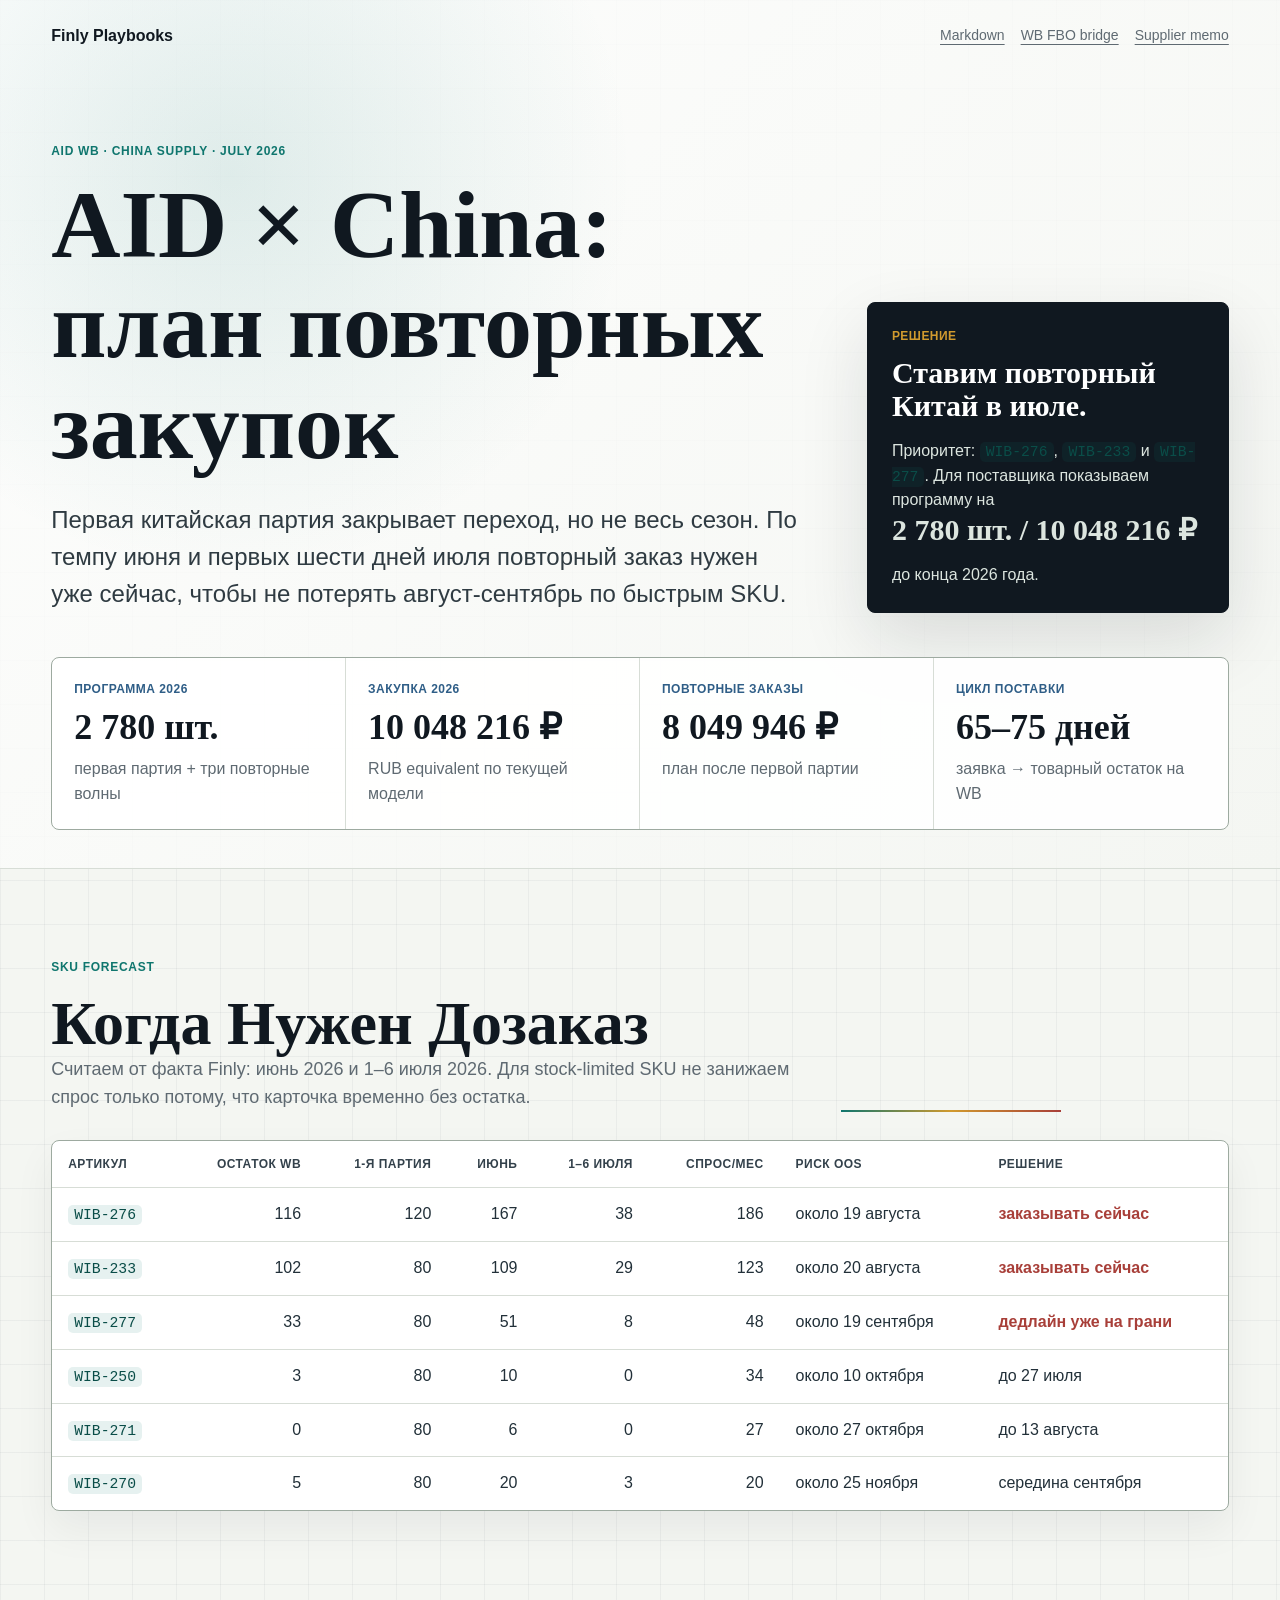
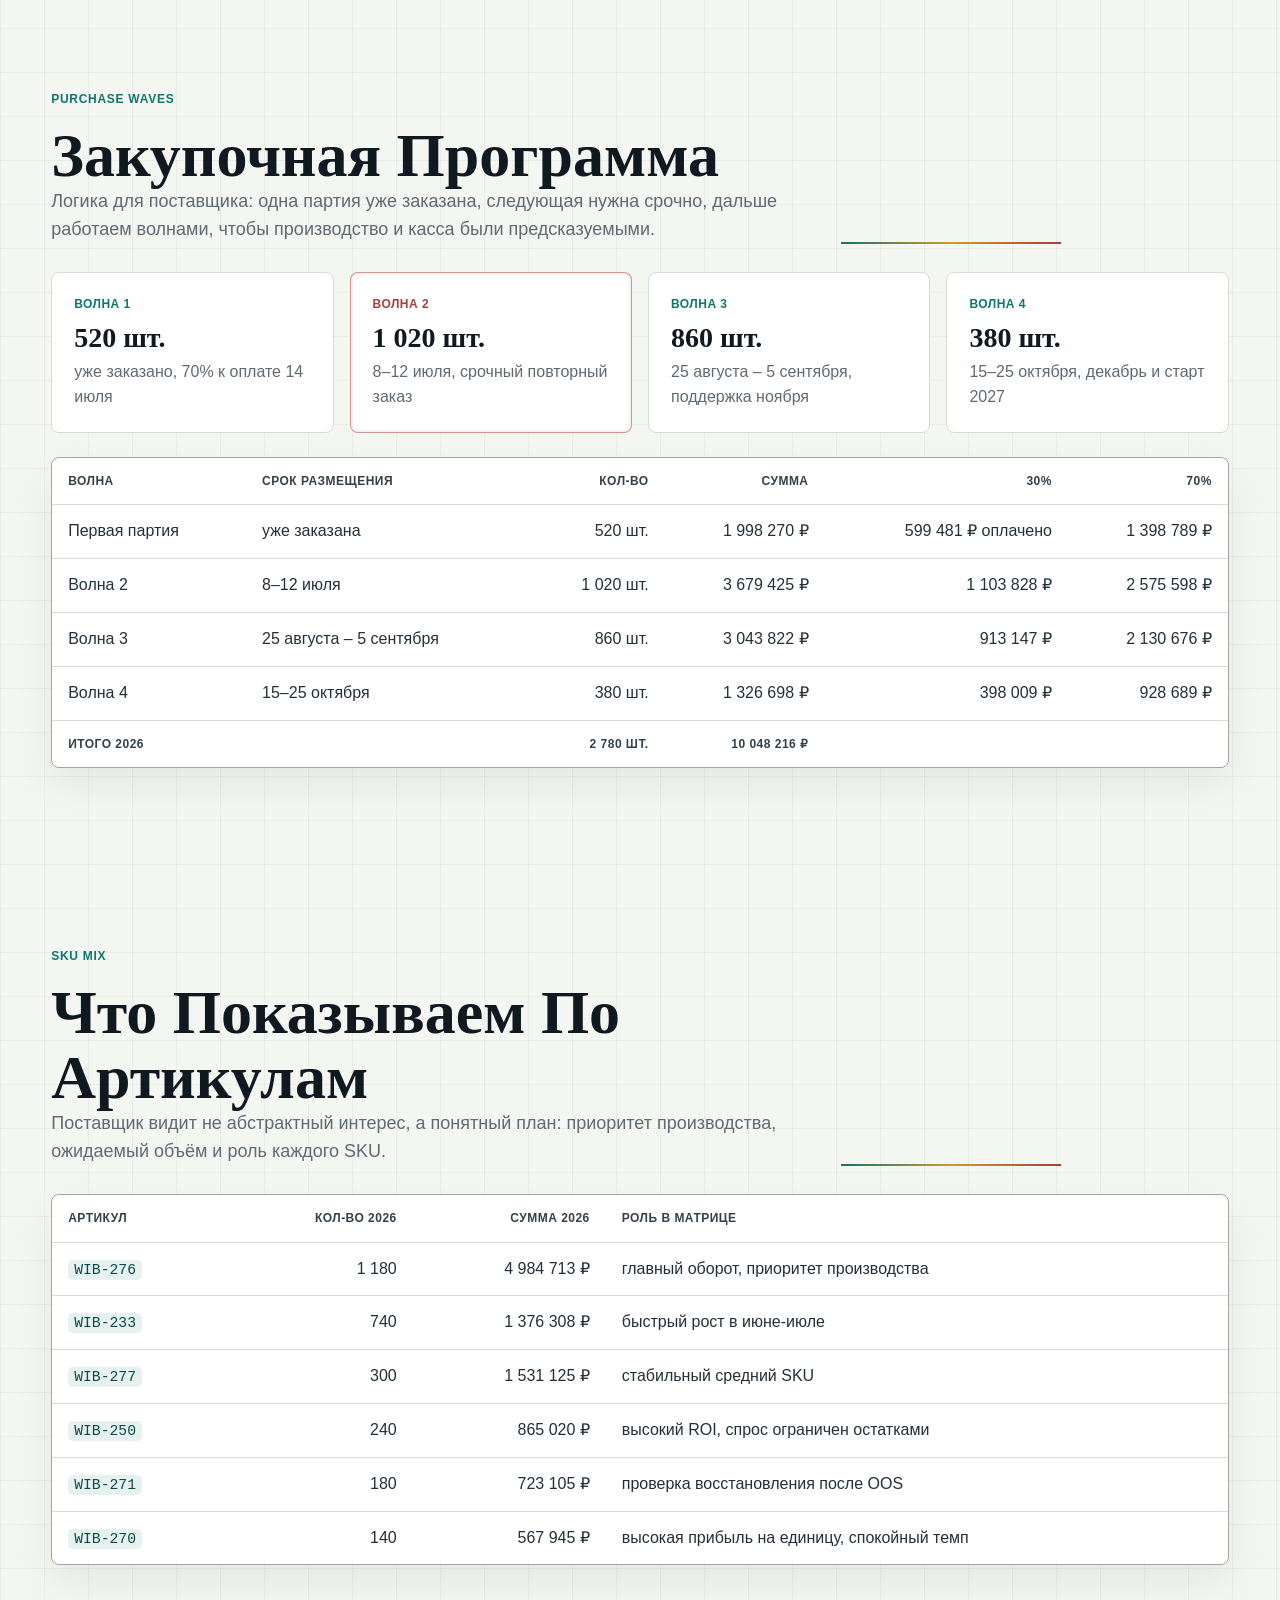
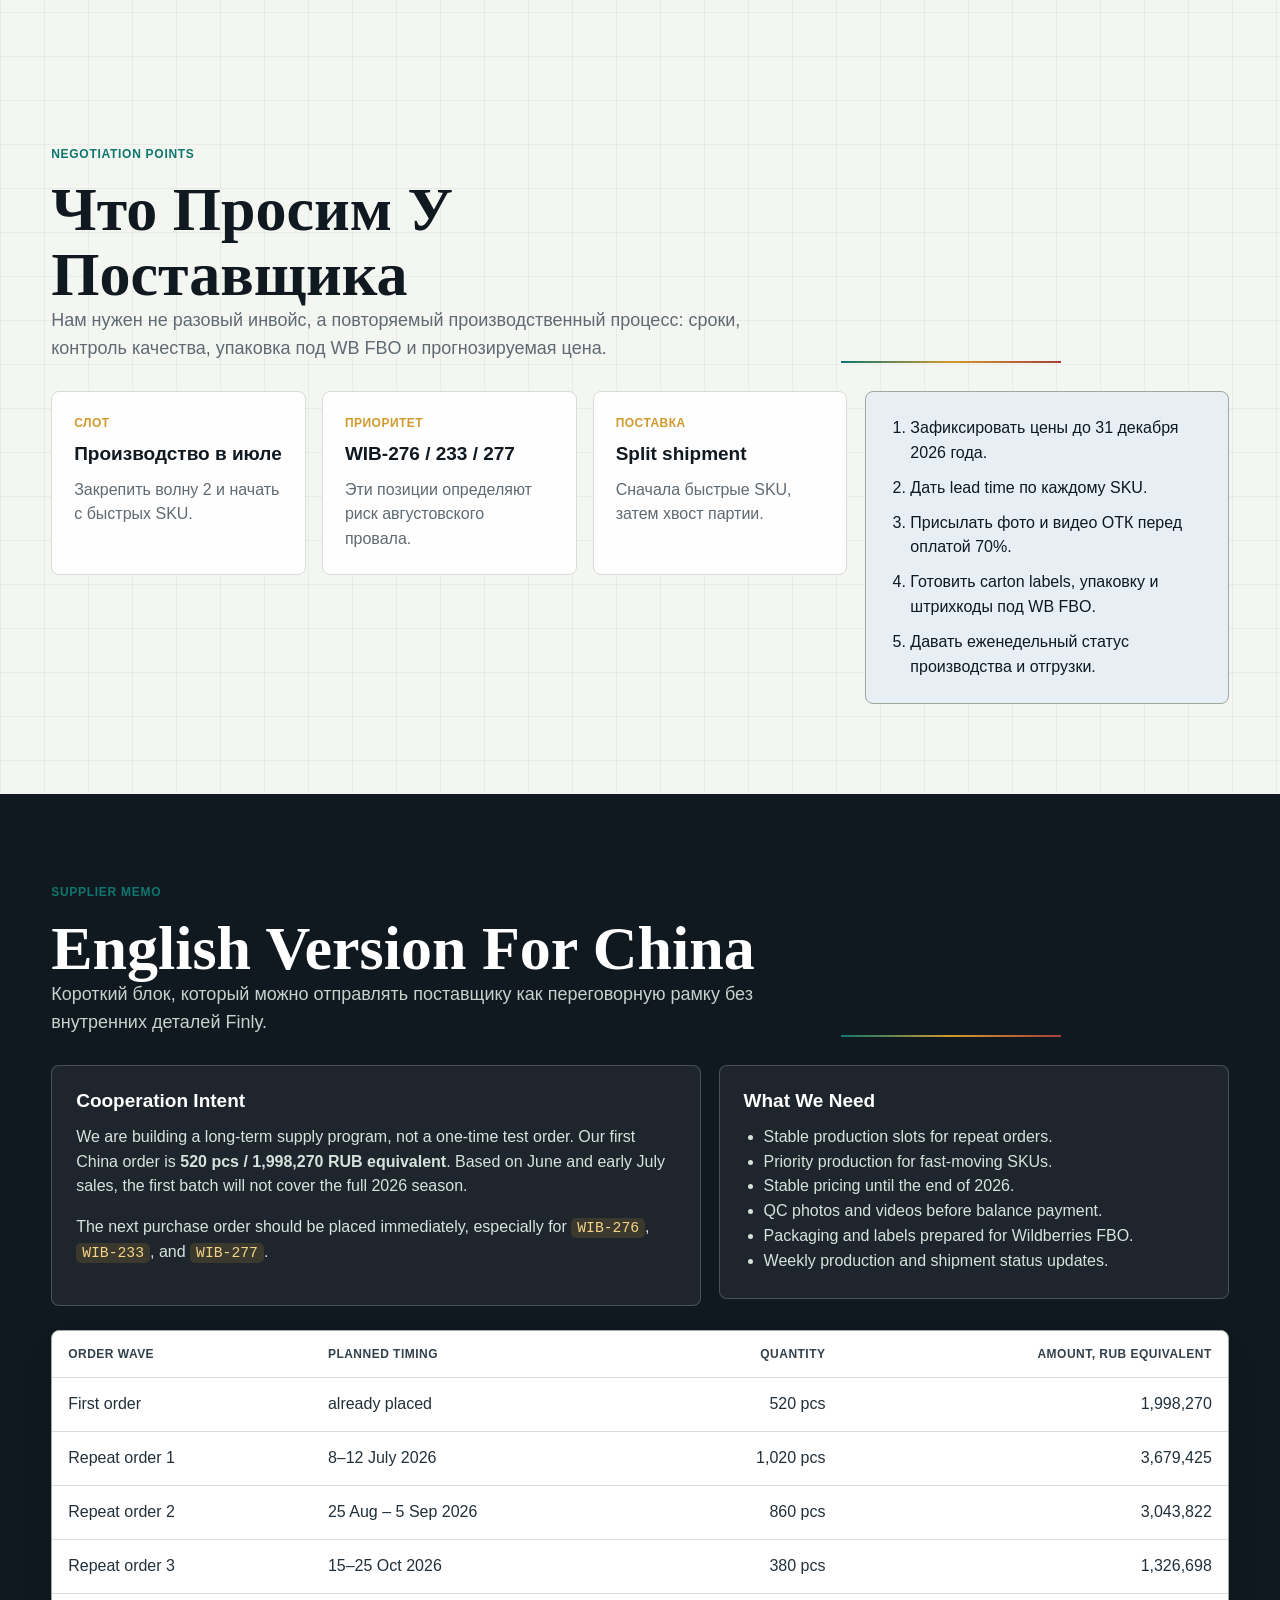
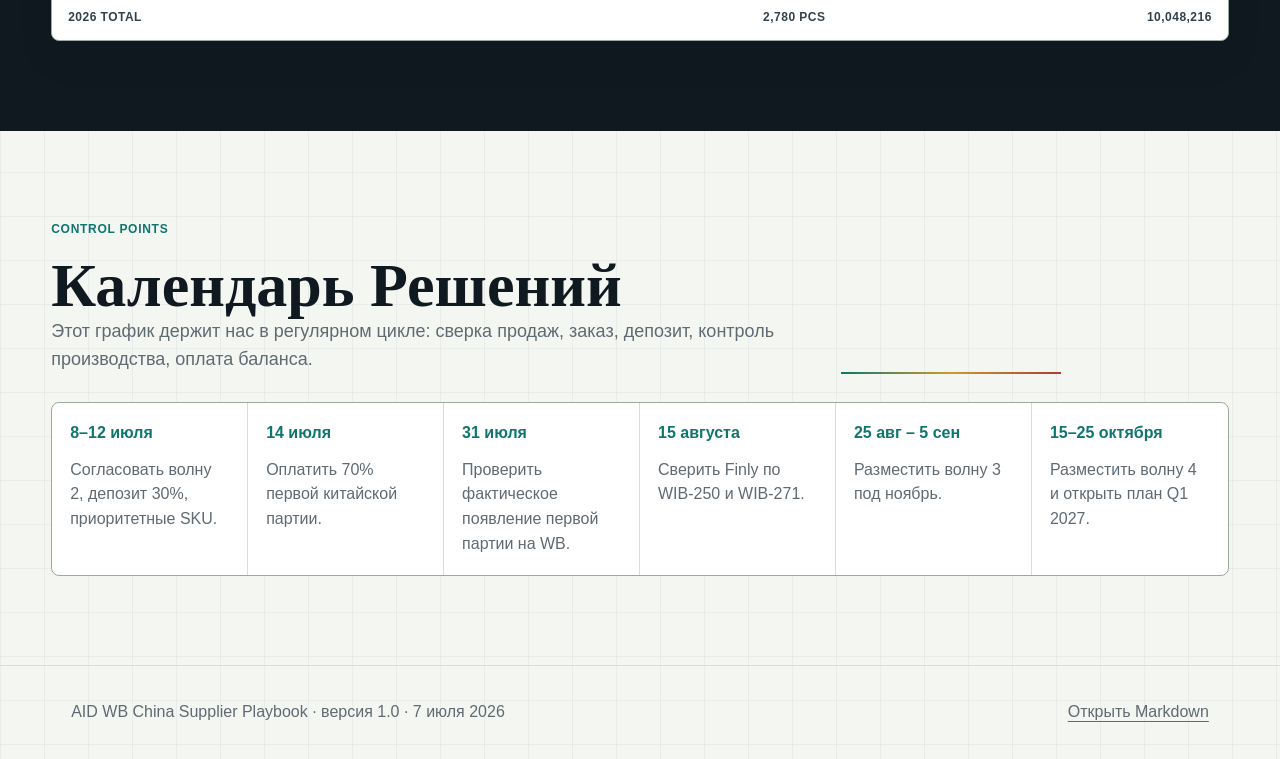
==== aid-wb-china-supplier-playbook.html @ 254b5cad "Add AID China supplier playbook" ====
<!doctype html>
<html lang="ru">
  <head>
    <meta charset="utf-8" />
    <meta name="viewport" content="width=device-width, initial-scale=1" />
    <meta
      name="description"
      content="AID WB China Supplier Playbook: прогноз дозаказов по китайским SKU, закупочные волны до конца 2026 года и supplier memo для переговоров."
    />
    <title>AID WB · China Supplier Playbook</title>
    <link rel="stylesheet" href="./assets/aid-supplier-playbook.css" />
  </head>
  <body>
    <header class="hero">
      <nav class="topbar" aria-label="Навигация">
        <a href="./" class="brand">Finly Playbooks</a>
        <div class="topbar__links">
          <a href="./aid-wb-china-supplier-playbook.md">Markdown</a>
          <a href="./wb-china-fbo-playbook.html">WB FBO bridge</a>
          <a href="#supplier-memo">Supplier memo</a>
        </div>
      </nav>

      <div class="hero__grid">
        <div>
          <p class="kicker">AID WB · China supply · July 2026</p>
          <h1>AID × China: план повторных закупок</h1>
          <p class="lead">
            Первая китайская партия закрывает переход, но не весь сезон. По
            темпу июня и первых шести дней июля повторный заказ нужен уже
            сейчас, чтобы не потерять август-сентябрь по быстрым SKU.
          </p>
        </div>

        <aside class="decision-panel" aria-label="Ключевой вывод">
          <span>Решение</span>
          <strong>Ставим повторный Китай в июле.</strong>
          <p>
            Приоритет: <code>WIB-276</code>, <code>WIB-233</code> и
            <code>WIB-277</code>. Для поставщика показываем программу на
            <strong>2 780 шт. / 10 048 216 ₽</strong> до конца 2026 года.
          </p>
        </aside>
      </div>

      <section class="metric-strip" aria-label="Ключевые показатели">
        <article>
          <span>Программа 2026</span>
          <strong>2 780 шт.</strong>
          <p>первая партия + три повторные волны</p>
        </article>
        <article>
          <span>Закупка 2026</span>
          <strong>10 048 216 ₽</strong>
          <p>RUB equivalent по текущей модели</p>
        </article>
        <article>
          <span>Повторные заказы</span>
          <strong>8 049 946 ₽</strong>
          <p>план после первой партии</p>
        </article>
        <article>
          <span>Цикл поставки</span>
          <strong>65–75 дней</strong>
          <p>заявка → товарный остаток на WB</p>
        </article>
      </section>
    </header>

    <main>
      <section class="section" id="forecast">
        <div class="section__heading">
          <div>
            <p class="kicker">SKU forecast</p>
            <h2>Когда Нужен Дозаказ</h2>
            <p>
              Считаем от факта Finly: июнь 2026 и 1–6 июля 2026. Для
              stock-limited SKU не занижаем спрос только потому, что карточка
              временно без остатка.
            </p>
          </div>
          <div class="divider"></div>
        </div>

        <div class="table-wrap">
          <table>
            <thead>
              <tr>
                <th>Артикул</th>
                <th class="num">Остаток WB</th>
                <th class="num">1-я партия</th>
                <th class="num">Июнь</th>
                <th class="num">1–6 июля</th>
                <th class="num">Спрос/мес</th>
                <th>Риск OOS</th>
                <th>Решение</th>
              </tr>
            </thead>
            <tbody>
              <tr>
                <td><code>WIB-276</code></td>
                <td class="num">116</td>
                <td class="num">120</td>
                <td class="num">167</td>
                <td class="num">38</td>
                <td class="num">186</td>
                <td>около 19 августа</td>
                <td class="urgent">заказывать сейчас</td>
              </tr>
              <tr>
                <td><code>WIB-233</code></td>
                <td class="num">102</td>
                <td class="num">80</td>
                <td class="num">109</td>
                <td class="num">29</td>
                <td class="num">123</td>
                <td>около 20 августа</td>
                <td class="urgent">заказывать сейчас</td>
              </tr>
              <tr>
                <td><code>WIB-277</code></td>
                <td class="num">33</td>
                <td class="num">80</td>
                <td class="num">51</td>
                <td class="num">8</td>
                <td class="num">48</td>
                <td>около 19 сентября</td>
                <td class="urgent">дедлайн уже на грани</td>
              </tr>
              <tr>
                <td><code>WIB-250</code></td>
                <td class="num">3</td>
                <td class="num">80</td>
                <td class="num">10</td>
                <td class="num">0</td>
                <td class="num">34</td>
                <td>около 10 октября</td>
                <td>до 27 июля</td>
              </tr>
              <tr>
                <td><code>WIB-271</code></td>
                <td class="num">0</td>
                <td class="num">80</td>
                <td class="num">6</td>
                <td class="num">0</td>
                <td class="num">27</td>
                <td>около 27 октября</td>
                <td>до 13 августа</td>
              </tr>
              <tr>
                <td><code>WIB-270</code></td>
                <td class="num">5</td>
                <td class="num">80</td>
                <td class="num">20</td>
                <td class="num">3</td>
                <td class="num">20</td>
                <td>около 25 ноября</td>
                <td>середина сентября</td>
              </tr>
            </tbody>
          </table>
        </div>
      </section>

      <section class="section" id="waves">
        <div class="section__heading">
          <div>
            <p class="kicker">Purchase waves</p>
            <h2>Закупочная Программа</h2>
            <p>
              Логика для поставщика: одна партия уже заказана, следующая нужна
              срочно, дальше работаем волнами, чтобы производство и касса были
              предсказуемыми.
            </p>
          </div>
          <div class="divider"></div>
        </div>

        <div class="wave-grid" aria-label="Закупочные волны">
          <article class="wave-card">
            <span>Волна 1</span>
            <strong>520 шт.</strong>
            <p>уже заказано, 70% к оплате 14 июля</p>
          </article>
          <article class="wave-card wave-card--hot">
            <span>Волна 2</span>
            <strong>1 020 шт.</strong>
            <p>8–12 июля, срочный повторный заказ</p>
          </article>
          <article class="wave-card">
            <span>Волна 3</span>
            <strong>860 шт.</strong>
            <p>25 августа – 5 сентября, поддержка ноября</p>
          </article>
          <article class="wave-card">
            <span>Волна 4</span>
            <strong>380 шт.</strong>
            <p>15–25 октября, декабрь и старт 2027</p>
          </article>
        </div>

        <div class="table-wrap">
          <table>
            <thead>
              <tr>
                <th>Волна</th>
                <th>Срок размещения</th>
                <th class="num">Кол-во</th>
                <th class="num">Сумма</th>
                <th class="num">30%</th>
                <th class="num">70%</th>
              </tr>
            </thead>
            <tbody>
              <tr>
                <td>Первая партия</td>
                <td>уже заказана</td>
                <td class="num">520 шт.</td>
                <td class="num">1 998 270 ₽</td>
                <td class="num">599 481 ₽ оплачено</td>
                <td class="num">1 398 789 ₽</td>
              </tr>
              <tr>
                <td>Волна 2</td>
                <td>8–12 июля</td>
                <td class="num">1 020 шт.</td>
                <td class="num">3 679 425 ₽</td>
                <td class="num">1 103 828 ₽</td>
                <td class="num">2 575 598 ₽</td>
              </tr>
              <tr>
                <td>Волна 3</td>
                <td>25 августа – 5 сентября</td>
                <td class="num">860 шт.</td>
                <td class="num">3 043 822 ₽</td>
                <td class="num">913 147 ₽</td>
                <td class="num">2 130 676 ₽</td>
              </tr>
              <tr>
                <td>Волна 4</td>
                <td>15–25 октября</td>
                <td class="num">380 шт.</td>
                <td class="num">1 326 698 ₽</td>
                <td class="num">398 009 ₽</td>
                <td class="num">928 689 ₽</td>
              </tr>
              <tr>
                <th>Итого 2026</th>
                <th></th>
                <th class="num">2 780 шт.</th>
                <th class="num">10 048 216 ₽</th>
                <th class="num"></th>
                <th class="num"></th>
              </tr>
            </tbody>
          </table>
        </div>
      </section>

      <section class="section" id="sku-plan">
        <div class="section__heading">
          <div>
            <p class="kicker">SKU mix</p>
            <h2>Что Показываем По Артикулам</h2>
            <p>
              Поставщик видит не абстрактный интерес, а понятный план:
              приоритет производства, ожидаемый объём и роль каждого SKU.
            </p>
          </div>
          <div class="divider"></div>
        </div>

        <div class="table-wrap">
          <table>
            <thead>
              <tr>
                <th>Артикул</th>
                <th class="num">Кол-во 2026</th>
                <th class="num">Сумма 2026</th>
                <th>Роль в матрице</th>
              </tr>
            </thead>
            <tbody>
              <tr>
                <td><code>WIB-276</code></td>
                <td class="num">1 180</td>
                <td class="num">4 984 713 ₽</td>
                <td>главный оборот, приоритет производства</td>
              </tr>
              <tr>
                <td><code>WIB-233</code></td>
                <td class="num">740</td>
                <td class="num">1 376 308 ₽</td>
                <td>быстрый рост в июне-июле</td>
              </tr>
              <tr>
                <td><code>WIB-277</code></td>
                <td class="num">300</td>
                <td class="num">1 531 125 ₽</td>
                <td>стабильный средний SKU</td>
              </tr>
              <tr>
                <td><code>WIB-250</code></td>
                <td class="num">240</td>
                <td class="num">865 020 ₽</td>
                <td>высокий ROI, спрос ограничен остатками</td>
              </tr>
              <tr>
                <td><code>WIB-271</code></td>
                <td class="num">180</td>
                <td class="num">723 105 ₽</td>
                <td>проверка восстановления после OOS</td>
              </tr>
              <tr>
                <td><code>WIB-270</code></td>
                <td class="num">140</td>
                <td class="num">567 945 ₽</td>
                <td>высокая прибыль на единицу, спокойный темп</td>
              </tr>
            </tbody>
          </table>
        </div>
      </section>

      <section class="section" id="terms">
        <div class="section__heading">
          <div>
            <p class="kicker">Negotiation points</p>
            <h2>Что Просим У Поставщика</h2>
            <p>
              Нам нужен не разовый инвойс, а повторяемый производственный
              процесс: сроки, контроль качества, упаковка под WB FBO и
              прогнозируемая цена.
            </p>
          </div>
          <div class="divider"></div>
        </div>

        <div class="split">
          <div class="ask-grid">
            <article>
              <span>Слот</span>
              <h3>Производство в июле</h3>
              <p>Закрепить волну 2 и начать с быстрых SKU.</p>
            </article>
            <article>
              <span>Приоритет</span>
              <h3>WIB-276 / 233 / 277</h3>
              <p>Эти позиции определяют риск августовского провала.</p>
            </article>
            <article>
              <span>Поставка</span>
              <h3>Split shipment</h3>
              <p>Сначала быстрые SKU, затем хвост партии.</p>
            </article>
          </div>

          <aside class="terms-panel">
            <ol>
              <li>Зафиксировать цены до 31 декабря 2026 года.</li>
              <li>Дать lead time по каждому SKU.</li>
              <li>Присылать фото и видео ОТК перед оплатой 70%.</li>
              <li>Готовить carton labels, упаковку и штрихкоды под WB FBO.</li>
              <li>Давать еженедельный статус производства и отгрузки.</li>
            </ol>
          </aside>
        </div>
      </section>

      <section class="section section--ink" id="supplier-memo">
        <div class="section__heading">
          <div>
            <p class="kicker">Supplier memo</p>
            <h2>English Version For China</h2>
            <p>
              Короткий блок, который можно отправлять поставщику как
              переговорную рамку без внутренних деталей Finly.
            </p>
          </div>
          <div class="divider"></div>
        </div>

        <div class="english-memo">
          <article class="english-card">
            <h3>Cooperation Intent</h3>
            <p>
              We are building a long-term supply program, not a one-time test
              order. Our first China order is <strong>520 pcs / 1,998,270 RUB
              equivalent</strong>. Based on June and early July sales, the first
              batch will not cover the full 2026 season.
            </p>
            <p>
              The next purchase order should be placed immediately, especially
              for <code>WIB-276</code>, <code>WIB-233</code>, and
              <code>WIB-277</code>.
            </p>
          </article>

          <article class="english-card">
            <h3>What We Need</h3>
            <ul>
              <li>Stable production slots for repeat orders.</li>
              <li>Priority production for fast-moving SKUs.</li>
              <li>Stable pricing until the end of 2026.</li>
              <li>QC photos and videos before balance payment.</li>
              <li>Packaging and labels prepared for Wildberries FBO.</li>
              <li>Weekly production and shipment status updates.</li>
            </ul>
          </article>
        </div>

        <div class="table-wrap">
          <table>
            <thead>
              <tr>
                <th>Order wave</th>
                <th>Planned timing</th>
                <th class="num">Quantity</th>
                <th class="num">Amount, RUB equivalent</th>
              </tr>
            </thead>
            <tbody>
              <tr>
                <td>First order</td>
                <td>already placed</td>
                <td class="num">520 pcs</td>
                <td class="num">1,998,270</td>
              </tr>
              <tr>
                <td>Repeat order 1</td>
                <td>8–12 July 2026</td>
                <td class="num">1,020 pcs</td>
                <td class="num">3,679,425</td>
              </tr>
              <tr>
                <td>Repeat order 2</td>
                <td>25 Aug – 5 Sep 2026</td>
                <td class="num">860 pcs</td>
                <td class="num">3,043,822</td>
              </tr>
              <tr>
                <td>Repeat order 3</td>
                <td>15–25 Oct 2026</td>
                <td class="num">380 pcs</td>
                <td class="num">1,326,698</td>
              </tr>
              <tr>
                <th>2026 total</th>
                <th></th>
                <th class="num">2,780 pcs</th>
                <th class="num">10,048,216</th>
              </tr>
            </tbody>
          </table>
        </div>
      </section>

      <section class="section" id="control">
        <div class="section__heading">
          <div>
            <p class="kicker">Control points</p>
            <h2>Календарь Решений</h2>
            <p>
              Этот график держит нас в регулярном цикле: сверка продаж,
              заказ, депозит, контроль производства, оплата баланса.
            </p>
          </div>
          <div class="divider"></div>
        </div>

        <div class="timeline" aria-label="Контрольные точки">
          <article>
            <time datetime="2026-07-08">8–12 июля</time>
            <p>Согласовать волну 2, депозит 30%, приоритетные SKU.</p>
          </article>
          <article>
            <time datetime="2026-07-14">14 июля</time>
            <p>Оплатить 70% первой китайской партии.</p>
          </article>
          <article>
            <time datetime="2026-07-31">31 июля</time>
            <p>Проверить фактическое появление первой партии на WB.</p>
          </article>
          <article>
            <time datetime="2026-08-15">15 августа</time>
            <p>Сверить Finly по WIB-250 и WIB-271.</p>
          </article>
          <article>
            <time datetime="2026-08-25">25 авг – 5 сен</time>
            <p>Разместить волну 3 под ноябрь.</p>
          </article>
          <article>
            <time datetime="2026-10-15">15–25 октября</time>
            <p>Разместить волну 4 и открыть план Q1 2027.</p>
          </article>
        </div>
      </section>
    </main>

    <footer class="footer">
      <div class="page-shell">
        <span>AID WB China Supplier Playbook · версия 1.0 · 7 июля 2026</span>
        <a href="./aid-wb-china-supplier-playbook.md">Открыть Markdown</a>
      </div>
    </footer>
  </body>
</html>
---- assets/aid-supplier-playbook.css ----
:root {
  --paper: #f4f6f2;
  --paper-strong: #ffffff;
  --ink: #101820;
  --muted: #5f6a72;
  --line: #d7ddd6;
  --line-strong: #9daaa0;
  --green: #0f766e;
  --green-dark: #0a4d48;
  --red: #a83f39;
  --gold: #d19a2e;
  --blue: #2f5e87;
  --soft-blue: #e7eef4;
  --shadow: 0 28px 70px rgba(16, 24, 32, 0.12);
}

* {
  box-sizing: border-box;
}

html {
  scroll-behavior: smooth;
}

body {
  margin: 0;
  background:
    linear-gradient(90deg, rgba(16, 24, 32, 0.045) 1px, transparent 1px),
    linear-gradient(180deg, rgba(16, 24, 32, 0.045) 1px, transparent 1px),
    var(--paper);
  background-size: 44px 44px;
  color: var(--ink);
  font-family:
    Aptos,
    "Segoe UI",
    sans-serif;
  font-size: 16px;
  line-height: 1.55;
}

a {
  color: inherit;
  text-decoration-thickness: 1px;
  text-underline-offset: 4px;
}

code {
  padding: 2px 6px;
  border-radius: 5px;
  background: rgba(15, 118, 110, 0.1);
  color: var(--green-dark);
  font-family:
    "Cascadia Mono",
    "SFMono-Regular",
    Consolas,
    monospace;
  font-size: 0.92em;
}

h1,
h2,
h3,
p {
  margin-top: 0;
}

h1,
h2 {
  font-family: Georgia, "Times New Roman", serif;
  font-weight: 700;
  letter-spacing: 0;
  line-height: 1.05;
}

h1 {
  max-width: 980px;
  margin-bottom: 24px;
  font-size: clamp(44px, 8vw, 96px);
}

h2 {
  margin-bottom: 0;
  font-size: clamp(34px, 5vw, 62px);
}

h3 {
  margin-bottom: 12px;
  font-size: 19px;
  line-height: 1.2;
}

.page-shell {
  width: min(1180px, calc(100% - 40px));
  margin: 0 auto;
}

.hero,
.section,
.footer {
  padding-inline: clamp(20px, 4vw, 56px);
}

.hero {
  min-height: 88vh;
  display: flex;
  flex-direction: column;
  border-bottom: 1px solid var(--line);
  background:
    radial-gradient(circle at 18% 20%, rgba(15, 118, 110, 0.12), transparent 32%),
    linear-gradient(135deg, rgba(255, 255, 255, 0.86), rgba(244, 246, 242, 0.72));
}

.topbar {
  min-height: 72px;
  display: flex;
  align-items: center;
  justify-content: space-between;
  gap: 24px;
}

.brand {
  font-weight: 800;
  text-decoration: none;
}

.topbar__links {
  display: flex;
  align-items: center;
  flex-wrap: wrap;
  justify-content: flex-end;
  gap: 16px;
  color: var(--muted);
  font-size: 14px;
}

.hero__grid {
  width: min(1180px, 100%);
  margin: auto;
  display: grid;
  grid-template-columns: minmax(0, 1.35fr) minmax(280px, 0.65fr);
  gap: clamp(28px, 5vw, 72px);
  align-items: end;
  padding-block: 70px 44px;
}

.kicker {
  margin: 0 0 14px;
  color: var(--green);
  font-size: 12px;
  font-weight: 800;
  letter-spacing: 0.06em;
  text-transform: uppercase;
}

.lead {
  max-width: 780px;
  margin-bottom: 0;
  color: #2f3b42;
  font-size: clamp(18px, 2vw, 24px);
}

.decision-panel {
  border: 1px solid var(--ink);
  border-radius: 8px;
  background: var(--ink);
  color: var(--paper-strong);
  padding: 24px;
  box-shadow: var(--shadow);
}

.decision-panel span,
.metric-strip span,
.wave-card span,
.ask-grid span {
  display: block;
  margin-bottom: 10px;
  color: var(--gold);
  font-size: 12px;
  font-weight: 800;
  letter-spacing: 0.04em;
  text-transform: uppercase;
}

.decision-panel strong {
  display: block;
  margin-bottom: 16px;
  font-family: Georgia, "Times New Roman", serif;
  font-size: 30px;
  line-height: 1.12;
}

.decision-panel p {
  margin-bottom: 0;
  color: #dce5df;
}

.metric-strip {
  width: min(1180px, 100%);
  margin: 0 auto 38px;
  display: grid;
  grid-template-columns: repeat(4, minmax(0, 1fr));
  overflow: hidden;
  border: 1px solid var(--line-strong);
  border-radius: 8px;
  background: rgba(255, 255, 255, 0.94);
}

.metric-strip article {
  min-height: 146px;
  padding: 22px;
  border-right: 1px solid var(--line);
}

.metric-strip article:last-child {
  border-right: 0;
}

.metric-strip span {
  color: var(--blue);
}

.metric-strip strong {
  display: block;
  margin-bottom: 10px;
  font-family: Georgia, "Times New Roman", serif;
  font-size: clamp(26px, 3vw, 36px);
  line-height: 1.08;
}

.metric-strip p {
  margin-bottom: 0;
  color: var(--muted);
}

.section {
  padding-block: clamp(56px, 7vw, 92px);
}

.section--ink {
  background: var(--ink);
  color: var(--paper-strong);
}

.section--ink code {
  background: rgba(209, 154, 46, 0.16);
  color: #f4d486;
}

.section__heading {
  width: min(1180px, 100%);
  margin: 0 auto 28px;
  display: grid;
  grid-template-columns: minmax(0, 0.82fr) minmax(220px, 0.18fr);
  gap: 28px;
  align-items: end;
}

.section__heading p:last-child {
  margin-bottom: 0;
  color: var(--muted);
  font-size: 18px;
}

.section--ink .section__heading p:last-child {
  color: #c8d1cc;
}

.divider {
  height: 2px;
  background: linear-gradient(90deg, var(--green), var(--gold), var(--red));
}

.memo-grid,
.ask-grid {
  width: min(1180px, 100%);
  margin: 0 auto;
  display: grid;
  grid-template-columns: repeat(3, minmax(0, 1fr));
  gap: 16px;
}

.memo-grid article,
.ask-grid article,
.wave-card {
  border: 1px solid var(--line);
  border-radius: 8px;
  background: rgba(255, 255, 255, 0.94);
  padding: 22px;
}

.memo-grid p,
.ask-grid p,
.wave-card p {
  margin-bottom: 0;
  color: var(--muted);
}

.table-wrap {
  width: min(1180px, 100%);
  margin: 24px auto 0;
  overflow-x: auto;
  border: 1px solid var(--line-strong);
  border-radius: 8px;
  background: var(--paper-strong);
  box-shadow: 0 18px 42px rgba(16, 24, 32, 0.06);
}

table {
  width: 100%;
  min-width: 760px;
  border-collapse: collapse;
}

th,
td {
  padding: 14px 16px;
  border-bottom: 1px solid var(--line);
  text-align: left;
  vertical-align: top;
}

th {
  color: #33414b;
  font-size: 12px;
  font-weight: 800;
  letter-spacing: 0.04em;
  text-transform: uppercase;
}

td {
  color: #223039;
}

tbody tr:last-child th,
tbody tr:last-child td {
  border-bottom: 0;
}

.num {
  text-align: right;
  white-space: nowrap;
}

.urgent {
  color: var(--red);
  font-weight: 800;
}

.stable {
  color: var(--green);
  font-weight: 800;
}

.wave-grid {
  width: min(1180px, 100%);
  margin: 0 auto;
  display: grid;
  grid-template-columns: repeat(4, minmax(0, 1fr));
  gap: 16px;
}

.wave-card strong {
  display: block;
  margin-bottom: 6px;
  font-family: Georgia, "Times New Roman", serif;
  font-size: 28px;
  line-height: 1.1;
}

.wave-card span {
  color: var(--green);
}

.wave-card--hot {
  border-color: rgba(168, 63, 57, 0.55);
  box-shadow: inset 0 0 0 2px rgba(168, 63, 57, 0.08);
}

.wave-card--hot span {
  color: var(--red);
}

.split {
  width: min(1180px, 100%);
  margin: 0 auto;
  display: grid;
  grid-template-columns: minmax(0, 0.92fr) minmax(280px, 0.42fr);
  gap: 18px;
  align-items: start;
}

.terms-panel {
  border: 1px solid var(--line-strong);
  border-radius: 8px;
  background: var(--soft-blue);
  padding: 24px;
}

.terms-panel ol {
  margin: 0;
  padding-left: 20px;
}

.terms-panel li + li {
  margin-top: 10px;
}

.english-memo {
  width: min(1180px, 100%);
  margin: 0 auto;
  display: grid;
  grid-template-columns: minmax(0, 0.56fr) minmax(0, 0.44fr);
  gap: 18px;
  align-items: start;
}

.english-card {
  border: 1px solid rgba(255, 255, 255, 0.2);
  border-radius: 8px;
  background: rgba(255, 255, 255, 0.06);
  padding: 24px;
}

.english-card p,
.english-card li {
  color: #d8e2dc;
}

.english-card ul {
  margin: 0;
  padding-left: 20px;
}

.timeline {
  width: min(1180px, 100%);
  margin: 0 auto;
  display: grid;
  grid-template-columns: repeat(6, minmax(0, 1fr));
  border: 1px solid var(--line-strong);
  border-radius: 8px;
  overflow: hidden;
  background: var(--paper-strong);
}

.timeline article {
  min-height: 150px;
  padding: 18px;
  border-right: 1px solid var(--line);
}

.timeline article:last-child {
  border-right: 0;
}

.timeline time {
  display: block;
  margin-bottom: 12px;
  color: var(--green);
  font-weight: 800;
}

.timeline p {
  margin-bottom: 0;
  color: var(--muted);
}

.footer {
  padding-block: 34px;
  border-top: 1px solid var(--line);
  color: var(--muted);
}

.footer .page-shell {
  display: flex;
  justify-content: space-between;
  gap: 20px;
  flex-wrap: wrap;
}

@media (max-width: 960px) {
  .hero__grid,
  .section__heading,
  .split,
  .english-memo {
    grid-template-columns: 1fr;
  }

  .metric-strip,
  .wave-grid,
  .timeline {
    grid-template-columns: repeat(2, minmax(0, 1fr));
  }

  .memo-grid,
  .ask-grid {
    grid-template-columns: 1fr;
  }
}

@media (max-width: 640px) {
  body {
    font-size: 15px;
  }

  .page-shell {
    width: min(100% - 28px, 1180px);
  }

  .topbar {
    align-items: flex-start;
    flex-direction: column;
    padding-block: 18px;
  }

  .topbar__links {
    justify-content: flex-start;
  }

  .hero {
    min-height: auto;
  }

  .hero__grid {
    padding-block: 46px 28px;
  }

  .metric-strip,
  .wave-grid,
  .timeline {
    grid-template-columns: 1fr;
  }

  .metric-strip article,
  .timeline article {
    border-right: 0;
    border-bottom: 1px solid var(--line);
  }

  .metric-strip article:last-child,
  .timeline article:last-child {
    border-bottom: 0;
  }
}
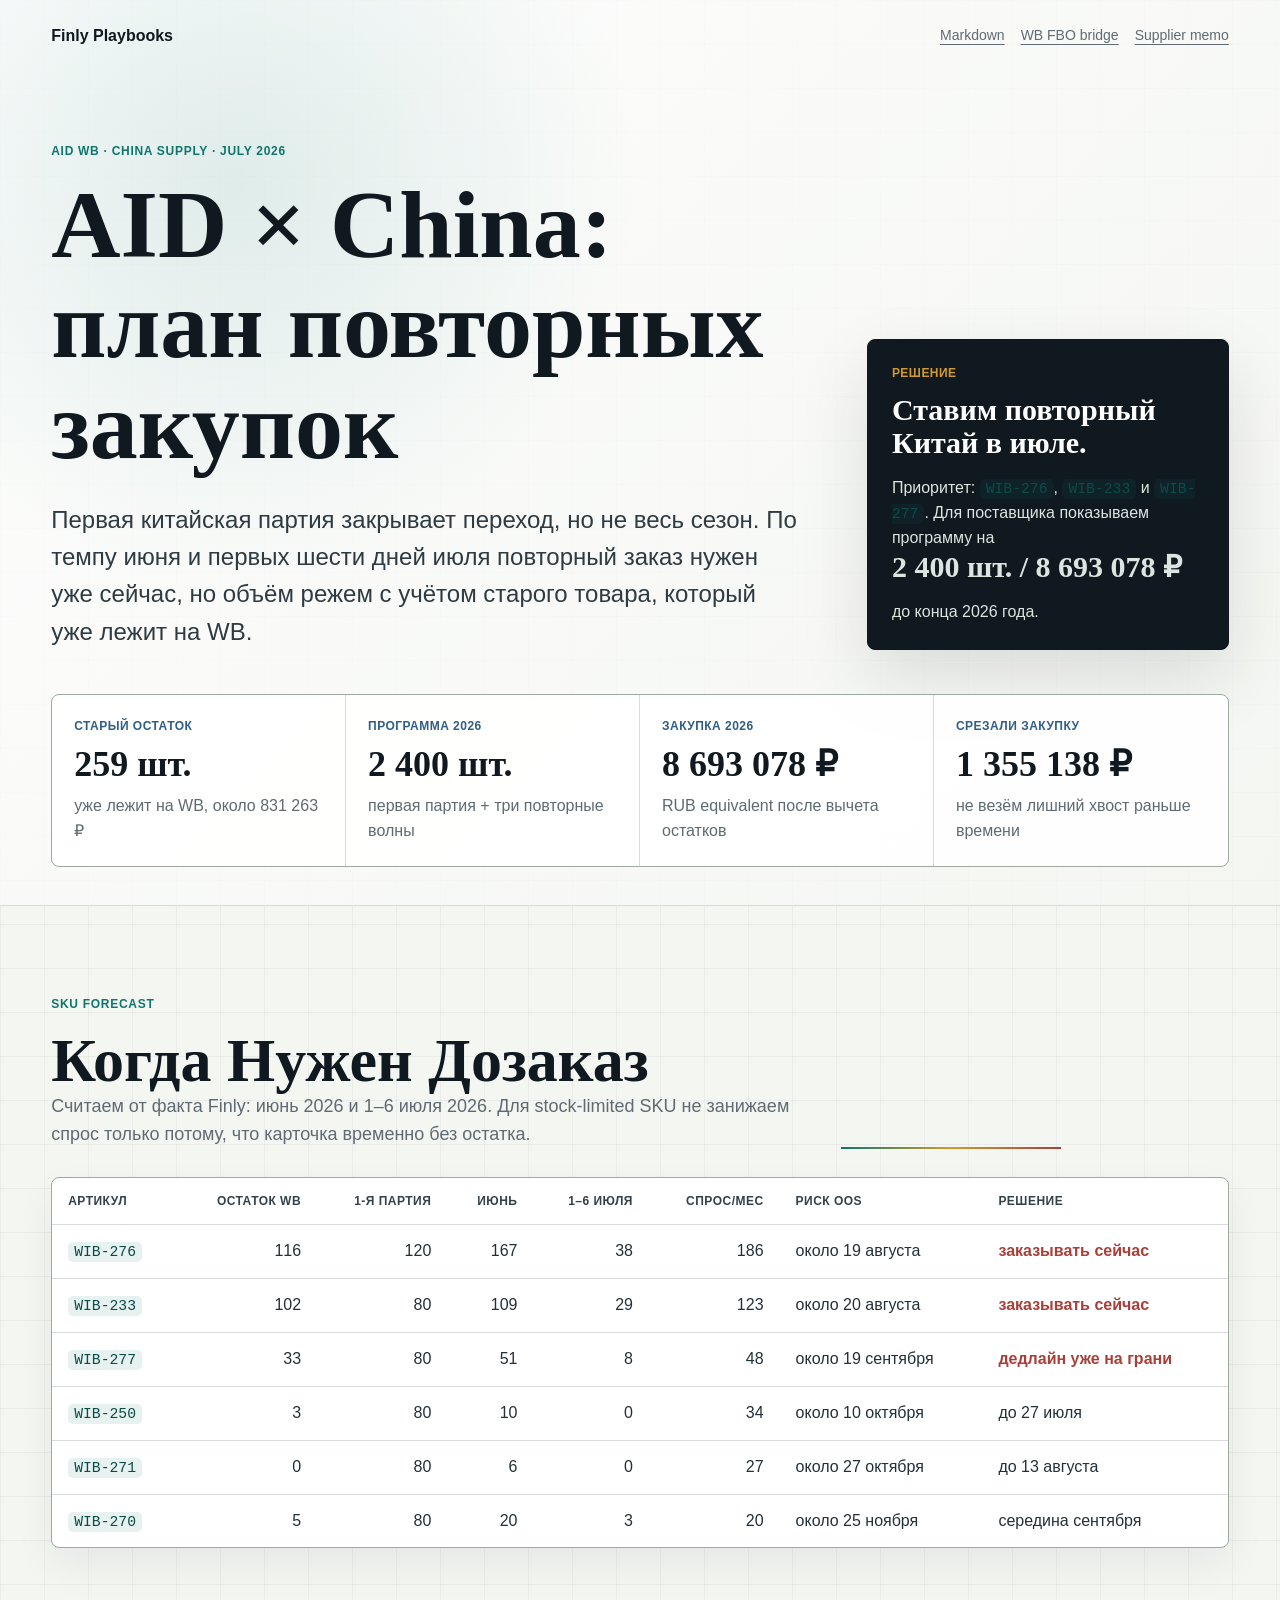
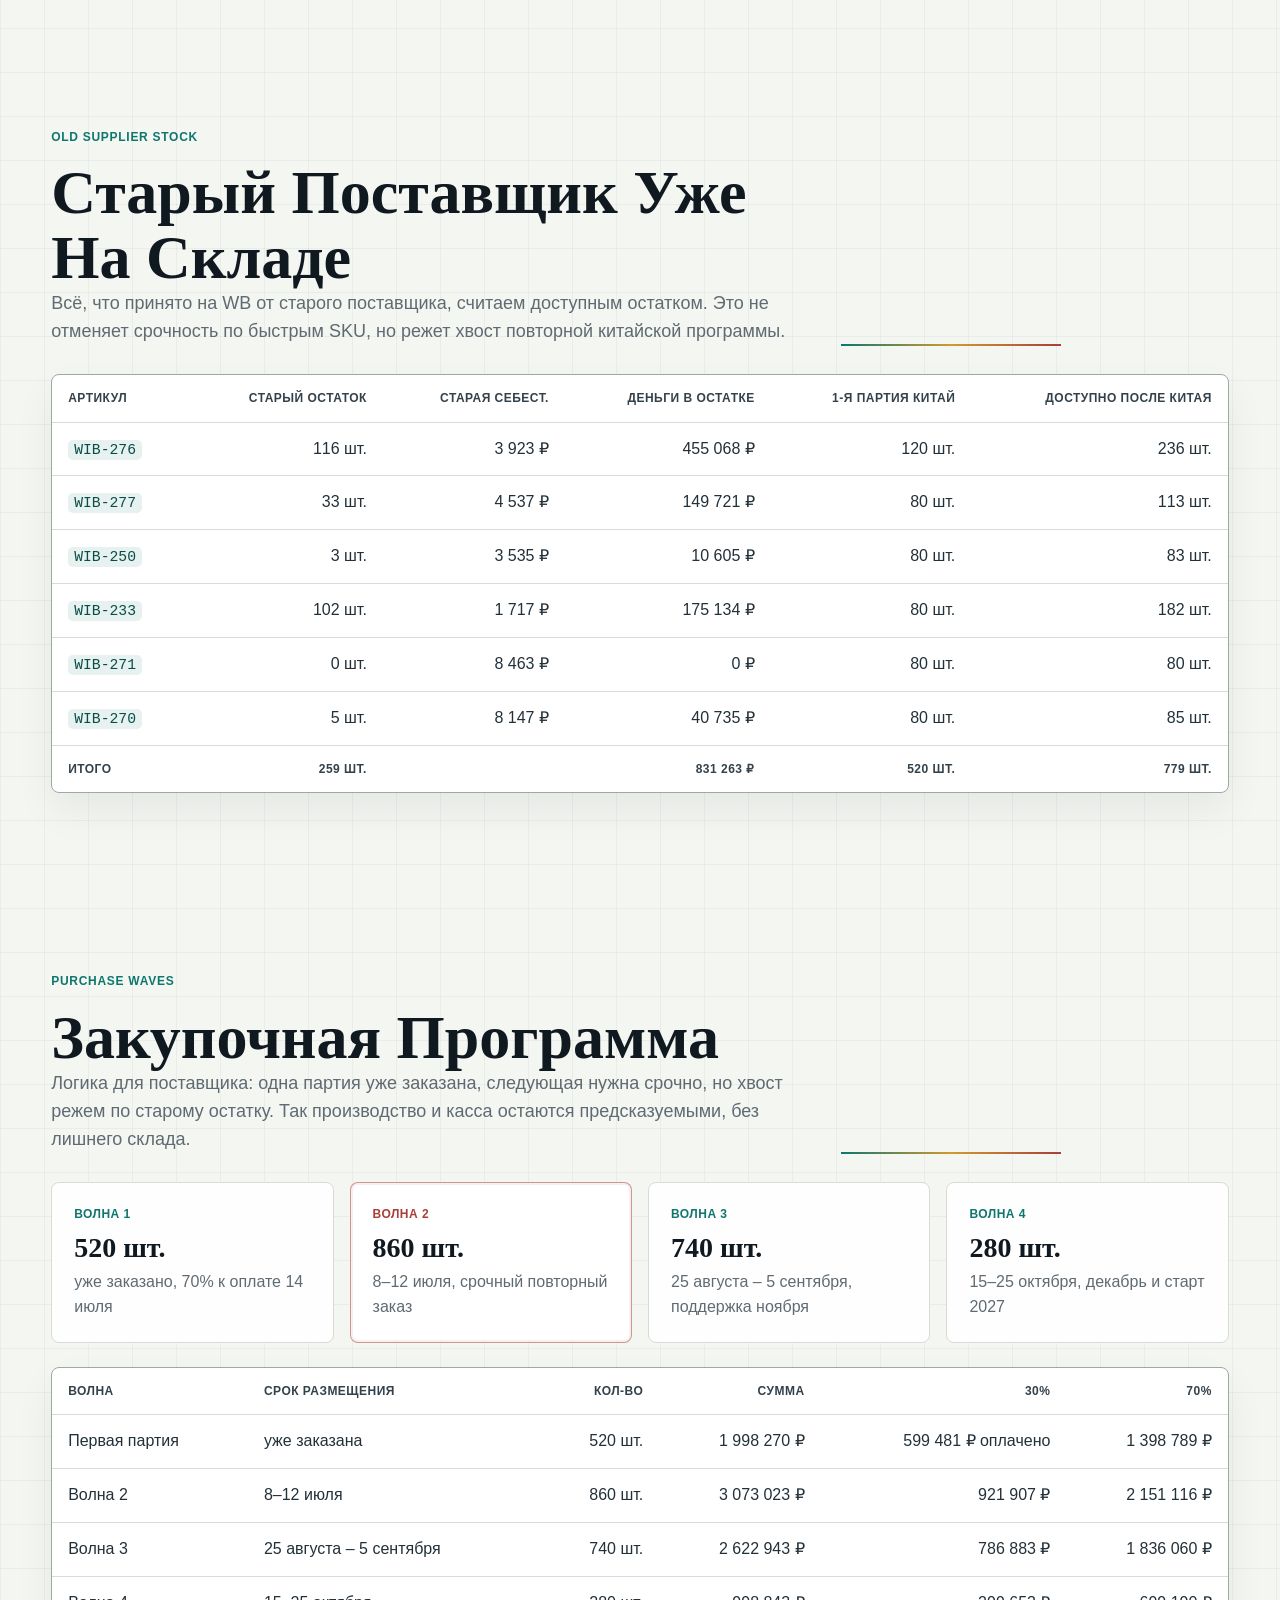
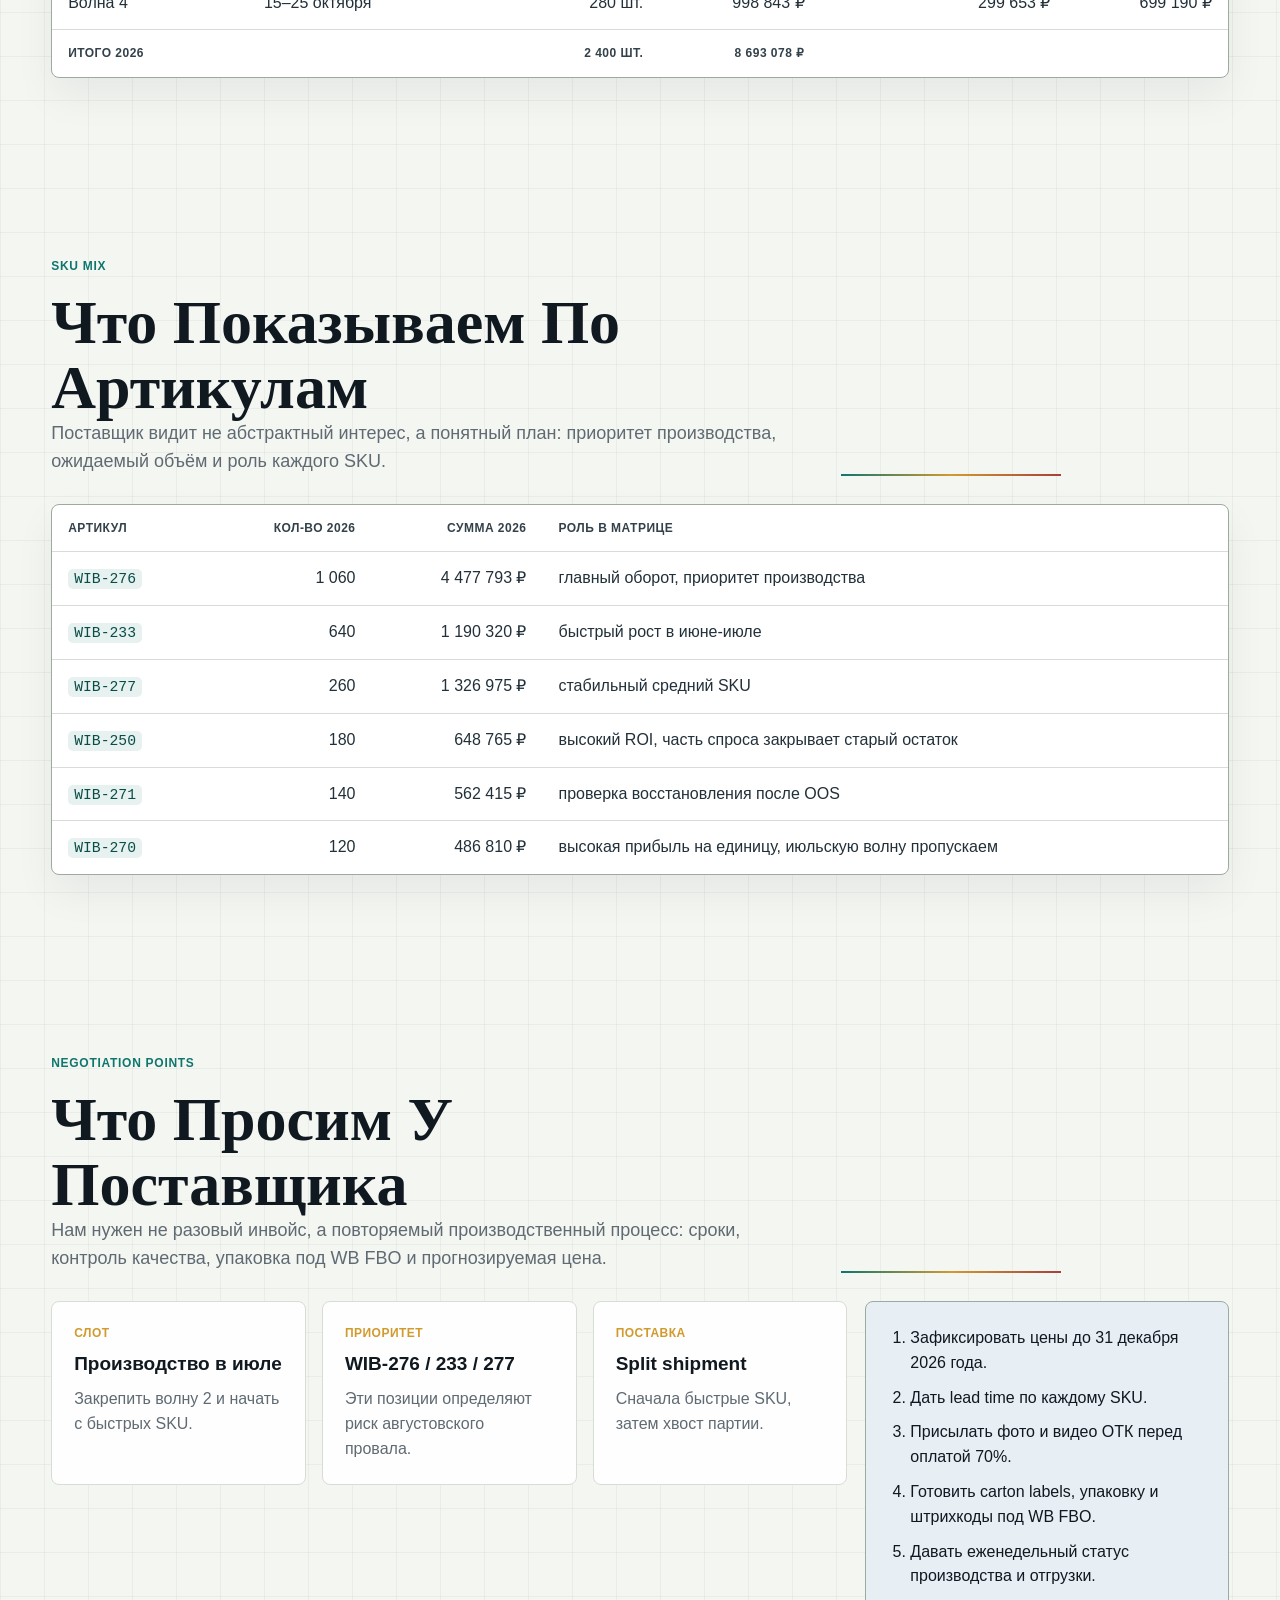
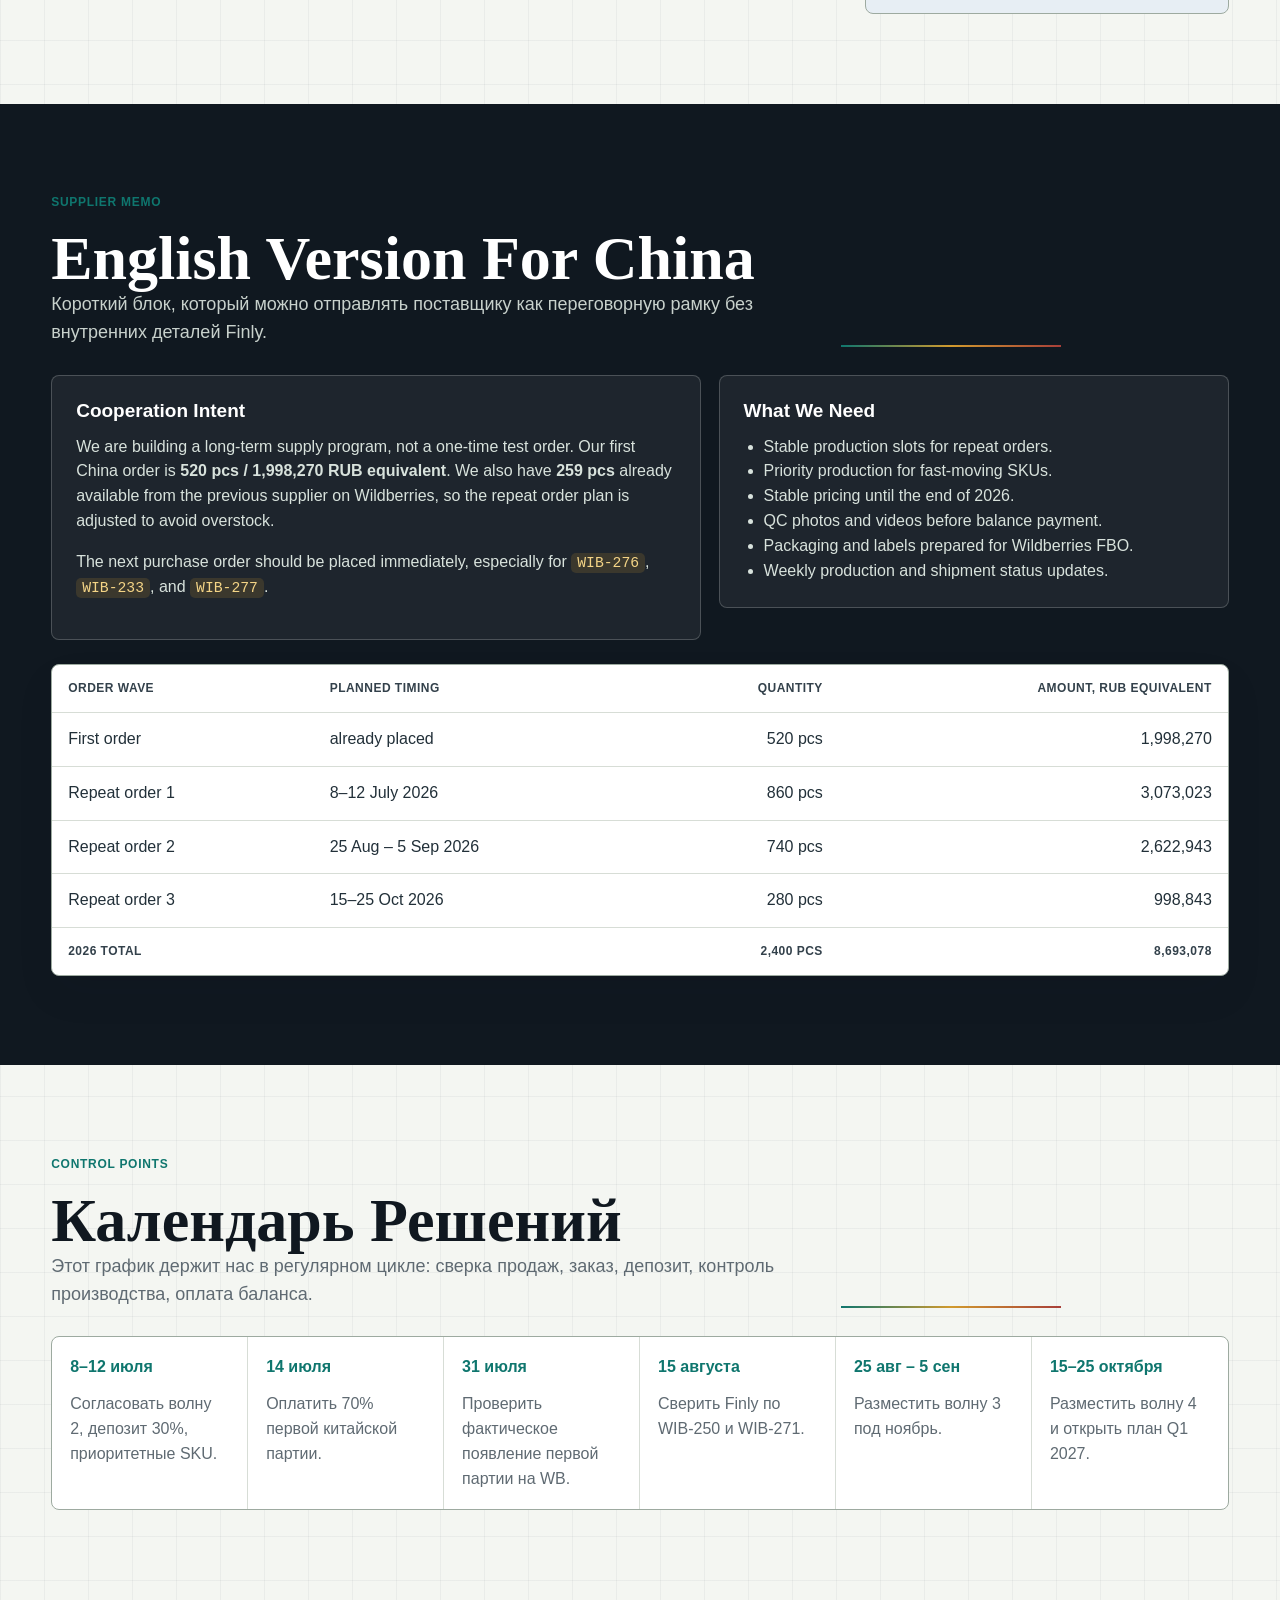
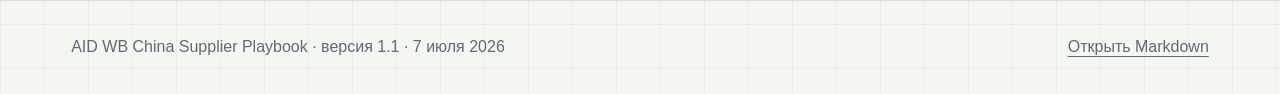
==== commit ea9ca852: "Account for old supplier stock in AID playbook" ====
--- a/aid-wb-china-supplier-playbook.html
+++ b/aid-wb-china-supplier-playbook.html
@@ -28,7 +28,8 @@
           <p class="lead">
             Первая китайская партия закрывает переход, но не весь сезон. По
             темпу июня и первых шести дней июля повторный заказ нужен уже
-            сейчас, чтобы не потерять август-сентябрь по быстрым SKU.
+            сейчас, но объём режем с учётом старого товара, который уже лежит
+            на WB.
           </p>
         </div>
 
@@ -38,31 +39,31 @@
           <p>
             Приоритет: <code>WIB-276</code>, <code>WIB-233</code> и
             <code>WIB-277</code>. Для поставщика показываем программу на
-            <strong>2 780 шт. / 10 048 216 ₽</strong> до конца 2026 года.
+            <strong>2 400 шт. / 8 693 078 ₽</strong> до конца 2026 года.
           </p>
         </aside>
       </div>
 
       <section class="metric-strip" aria-label="Ключевые показатели">
         <article>
+          <span>Старый остаток</span>
+          <strong>259 шт.</strong>
+          <p>уже лежит на WB, около 831 263 ₽</p>
+        </article>
+        <article>
           <span>Программа 2026</span>
-          <strong>2 780 шт.</strong>
+          <strong>2 400 шт.</strong>
           <p>первая партия + три повторные волны</p>
         </article>
         <article>
           <span>Закупка 2026</span>
-          <strong>10 048 216 ₽</strong>
-          <p>RUB equivalent по текущей модели</p>
+          <strong>8 693 078 ₽</strong>
+          <p>RUB equivalent после вычета остатков</p>
         </article>
         <article>
-          <span>Повторные заказы</span>
-          <strong>8 049 946 ₽</strong>
-          <p>план после первой партии</p>
-        </article>
-        <article>
-          <span>Цикл поставки</span>
-          <strong>65–75 дней</strong>
-          <p>заявка → товарный остаток на WB</p>
+          <span>Срезали закупку</span>
+          <strong>1 355 138 ₽</strong>
+          <p>не везём лишний хвост раньше времени</p>
         </article>
       </section>
     </header>
@@ -162,6 +163,94 @@
         </div>
       </section>
 
+      <section class="section" id="old-stock">
+        <div class="section__heading">
+          <div>
+            <p class="kicker">Old supplier stock</p>
+            <h2>Старый Поставщик Уже На Складе</h2>
+            <p>
+              Всё, что принято на WB от старого поставщика, считаем доступным
+              остатком. Это не отменяет срочность по быстрым SKU, но режет хвост
+              повторной китайской программы.
+            </p>
+          </div>
+          <div class="divider"></div>
+        </div>
+
+        <div class="table-wrap">
+          <table>
+            <thead>
+              <tr>
+                <th>Артикул</th>
+                <th class="num">Старый остаток</th>
+                <th class="num">Старая себест.</th>
+                <th class="num">Деньги в остатке</th>
+                <th class="num">1-я партия Китай</th>
+                <th class="num">Доступно после Китая</th>
+              </tr>
+            </thead>
+            <tbody>
+              <tr>
+                <td><code>WIB-276</code></td>
+                <td class="num">116 шт.</td>
+                <td class="num">3 923 ₽</td>
+                <td class="num">455 068 ₽</td>
+                <td class="num">120 шт.</td>
+                <td class="num">236 шт.</td>
+              </tr>
+              <tr>
+                <td><code>WIB-277</code></td>
+                <td class="num">33 шт.</td>
+                <td class="num">4 537 ₽</td>
+                <td class="num">149 721 ₽</td>
+                <td class="num">80 шт.</td>
+                <td class="num">113 шт.</td>
+              </tr>
+              <tr>
+                <td><code>WIB-250</code></td>
+                <td class="num">3 шт.</td>
+                <td class="num">3 535 ₽</td>
+                <td class="num">10 605 ₽</td>
+                <td class="num">80 шт.</td>
+                <td class="num">83 шт.</td>
+              </tr>
+              <tr>
+                <td><code>WIB-233</code></td>
+                <td class="num">102 шт.</td>
+                <td class="num">1 717 ₽</td>
+                <td class="num">175 134 ₽</td>
+                <td class="num">80 шт.</td>
+                <td class="num">182 шт.</td>
+              </tr>
+              <tr>
+                <td><code>WIB-271</code></td>
+                <td class="num">0 шт.</td>
+                <td class="num">8 463 ₽</td>
+                <td class="num">0 ₽</td>
+                <td class="num">80 шт.</td>
+                <td class="num">80 шт.</td>
+              </tr>
+              <tr>
+                <td><code>WIB-270</code></td>
+                <td class="num">5 шт.</td>
+                <td class="num">8 147 ₽</td>
+                <td class="num">40 735 ₽</td>
+                <td class="num">80 шт.</td>
+                <td class="num">85 шт.</td>
+              </tr>
+              <tr>
+                <th>Итого</th>
+                <th class="num">259 шт.</th>
+                <th></th>
+                <th class="num">831 263 ₽</th>
+                <th class="num">520 шт.</th>
+                <th class="num">779 шт.</th>
+              </tr>
+            </tbody>
+          </table>
+        </div>
+      </section>
+
       <section class="section" id="waves">
         <div class="section__heading">
           <div>
@@ -169,8 +258,8 @@
             <h2>Закупочная Программа</h2>
             <p>
               Логика для поставщика: одна партия уже заказана, следующая нужна
-              срочно, дальше работаем волнами, чтобы производство и касса были
-              предсказуемыми.
+              срочно, но хвост режем по старому остатку. Так производство и
+              касса остаются предсказуемыми, без лишнего склада.
             </p>
           </div>
           <div class="divider"></div>
@@ -184,17 +273,17 @@
           </article>
           <article class="wave-card wave-card--hot">
             <span>Волна 2</span>
-            <strong>1 020 шт.</strong>
+            <strong>860 шт.</strong>
             <p>8–12 июля, срочный повторный заказ</p>
           </article>
           <article class="wave-card">
             <span>Волна 3</span>
-            <strong>860 шт.</strong>
+            <strong>740 шт.</strong>
             <p>25 августа – 5 сентября, поддержка ноября</p>
           </article>
           <article class="wave-card">
             <span>Волна 4</span>
-            <strong>380 шт.</strong>
+            <strong>280 шт.</strong>
             <p>15–25 октября, декабрь и старт 2027</p>
           </article>
         </div>
@@ -223,32 +312,32 @@
               <tr>
                 <td>Волна 2</td>
                 <td>8–12 июля</td>
-                <td class="num">1 020 шт.</td>
-                <td class="num">3 679 425 ₽</td>
-                <td class="num">1 103 828 ₽</td>
-                <td class="num">2 575 598 ₽</td>
+                <td class="num">860 шт.</td>
+                <td class="num">3 073 023 ₽</td>
+                <td class="num">921 907 ₽</td>
+                <td class="num">2 151 116 ₽</td>
               </tr>
               <tr>
                 <td>Волна 3</td>
                 <td>25 августа – 5 сентября</td>
-                <td class="num">860 шт.</td>
-                <td class="num">3 043 822 ₽</td>
-                <td class="num">913 147 ₽</td>
-                <td class="num">2 130 676 ₽</td>
+                <td class="num">740 шт.</td>
+                <td class="num">2 622 943 ₽</td>
+                <td class="num">786 883 ₽</td>
+                <td class="num">1 836 060 ₽</td>
               </tr>
               <tr>
                 <td>Волна 4</td>
                 <td>15–25 октября</td>
-                <td class="num">380 шт.</td>
-                <td class="num">1 326 698 ₽</td>
-                <td class="num">398 009 ₽</td>
-                <td class="num">928 689 ₽</td>
+                <td class="num">280 шт.</td>
+                <td class="num">998 843 ₽</td>
+                <td class="num">299 653 ₽</td>
+                <td class="num">699 190 ₽</td>
               </tr>
               <tr>
                 <th>Итого 2026</th>
                 <th></th>
-                <th class="num">2 780 шт.</th>
-                <th class="num">10 048 216 ₽</th>
+                <th class="num">2 400 шт.</th>
+                <th class="num">8 693 078 ₽</th>
                 <th class="num"></th>
                 <th class="num"></th>
               </tr>
@@ -283,39 +372,39 @@
             <tbody>
               <tr>
                 <td><code>WIB-276</code></td>
-                <td class="num">1 180</td>
-                <td class="num">4 984 713 ₽</td>
+                <td class="num">1 060</td>
+                <td class="num">4 477 793 ₽</td>
                 <td>главный оборот, приоритет производства</td>
               </tr>
               <tr>
                 <td><code>WIB-233</code></td>
-                <td class="num">740</td>
-                <td class="num">1 376 308 ₽</td>
+                <td class="num">640</td>
+                <td class="num">1 190 320 ₽</td>
                 <td>быстрый рост в июне-июле</td>
               </tr>
               <tr>
                 <td><code>WIB-277</code></td>
-                <td class="num">300</td>
-                <td class="num">1 531 125 ₽</td>
+                <td class="num">260</td>
+                <td class="num">1 326 975 ₽</td>
                 <td>стабильный средний SKU</td>
               </tr>
               <tr>
                 <td><code>WIB-250</code></td>
-                <td class="num">240</td>
-                <td class="num">865 020 ₽</td>
-                <td>высокий ROI, спрос ограничен остатками</td>
+                <td class="num">180</td>
+                <td class="num">648 765 ₽</td>
+                <td>высокий ROI, часть спроса закрывает старый остаток</td>
               </tr>
               <tr>
                 <td><code>WIB-271</code></td>
-                <td class="num">180</td>
-                <td class="num">723 105 ₽</td>
+                <td class="num">140</td>
+                <td class="num">562 415 ₽</td>
                 <td>проверка восстановления после OOS</td>
               </tr>
               <tr>
                 <td><code>WIB-270</code></td>
-                <td class="num">140</td>
-                <td class="num">567 945 ₽</td>
-                <td>высокая прибыль на единицу, спокойный темп</td>
+                <td class="num">120</td>
+                <td class="num">486 810 ₽</td>
+                <td>высокая прибыль на единицу, июльскую волну пропускаем</td>
               </tr>
             </tbody>
           </table>
@@ -386,8 +475,9 @@
             <p>
               We are building a long-term supply program, not a one-time test
               order. Our first China order is <strong>520 pcs / 1,998,270 RUB
-              equivalent</strong>. Based on June and early July sales, the first
-              batch will not cover the full 2026 season.
+              equivalent</strong>. We also have <strong>259 pcs</strong>
+              already available from the previous supplier on Wildberries, so
+              the repeat order plan is adjusted to avoid overstock.
             </p>
             <p>
               The next purchase order should be placed immediately, especially
@@ -429,26 +519,26 @@
               <tr>
                 <td>Repeat order 1</td>
                 <td>8–12 July 2026</td>
-                <td class="num">1,020 pcs</td>
-                <td class="num">3,679,425</td>
+                <td class="num">860 pcs</td>
+                <td class="num">3,073,023</td>
               </tr>
               <tr>
                 <td>Repeat order 2</td>
                 <td>25 Aug – 5 Sep 2026</td>
-                <td class="num">860 pcs</td>
-                <td class="num">3,043,822</td>
+                <td class="num">740 pcs</td>
+                <td class="num">2,622,943</td>
               </tr>
               <tr>
                 <td>Repeat order 3</td>
                 <td>15–25 Oct 2026</td>
-                <td class="num">380 pcs</td>
-                <td class="num">1,326,698</td>
+                <td class="num">280 pcs</td>
+                <td class="num">998,843</td>
               </tr>
               <tr>
                 <th>2026 total</th>
                 <th></th>
-                <th class="num">2,780 pcs</th>
-                <th class="num">10,048,216</th>
+                <th class="num">2,400 pcs</th>
+                <th class="num">8,693,078</th>
               </tr>
             </tbody>
           </table>
@@ -499,7 +589,7 @@
 
     <footer class="footer">
       <div class="page-shell">
-        <span>AID WB China Supplier Playbook · версия 1.0 · 7 июля 2026</span>
+        <span>AID WB China Supplier Playbook · версия 1.1 · 7 июля 2026</span>
         <a href="./aid-wb-china-supplier-playbook.md">Открыть Markdown</a>
       </div>
     </footer>
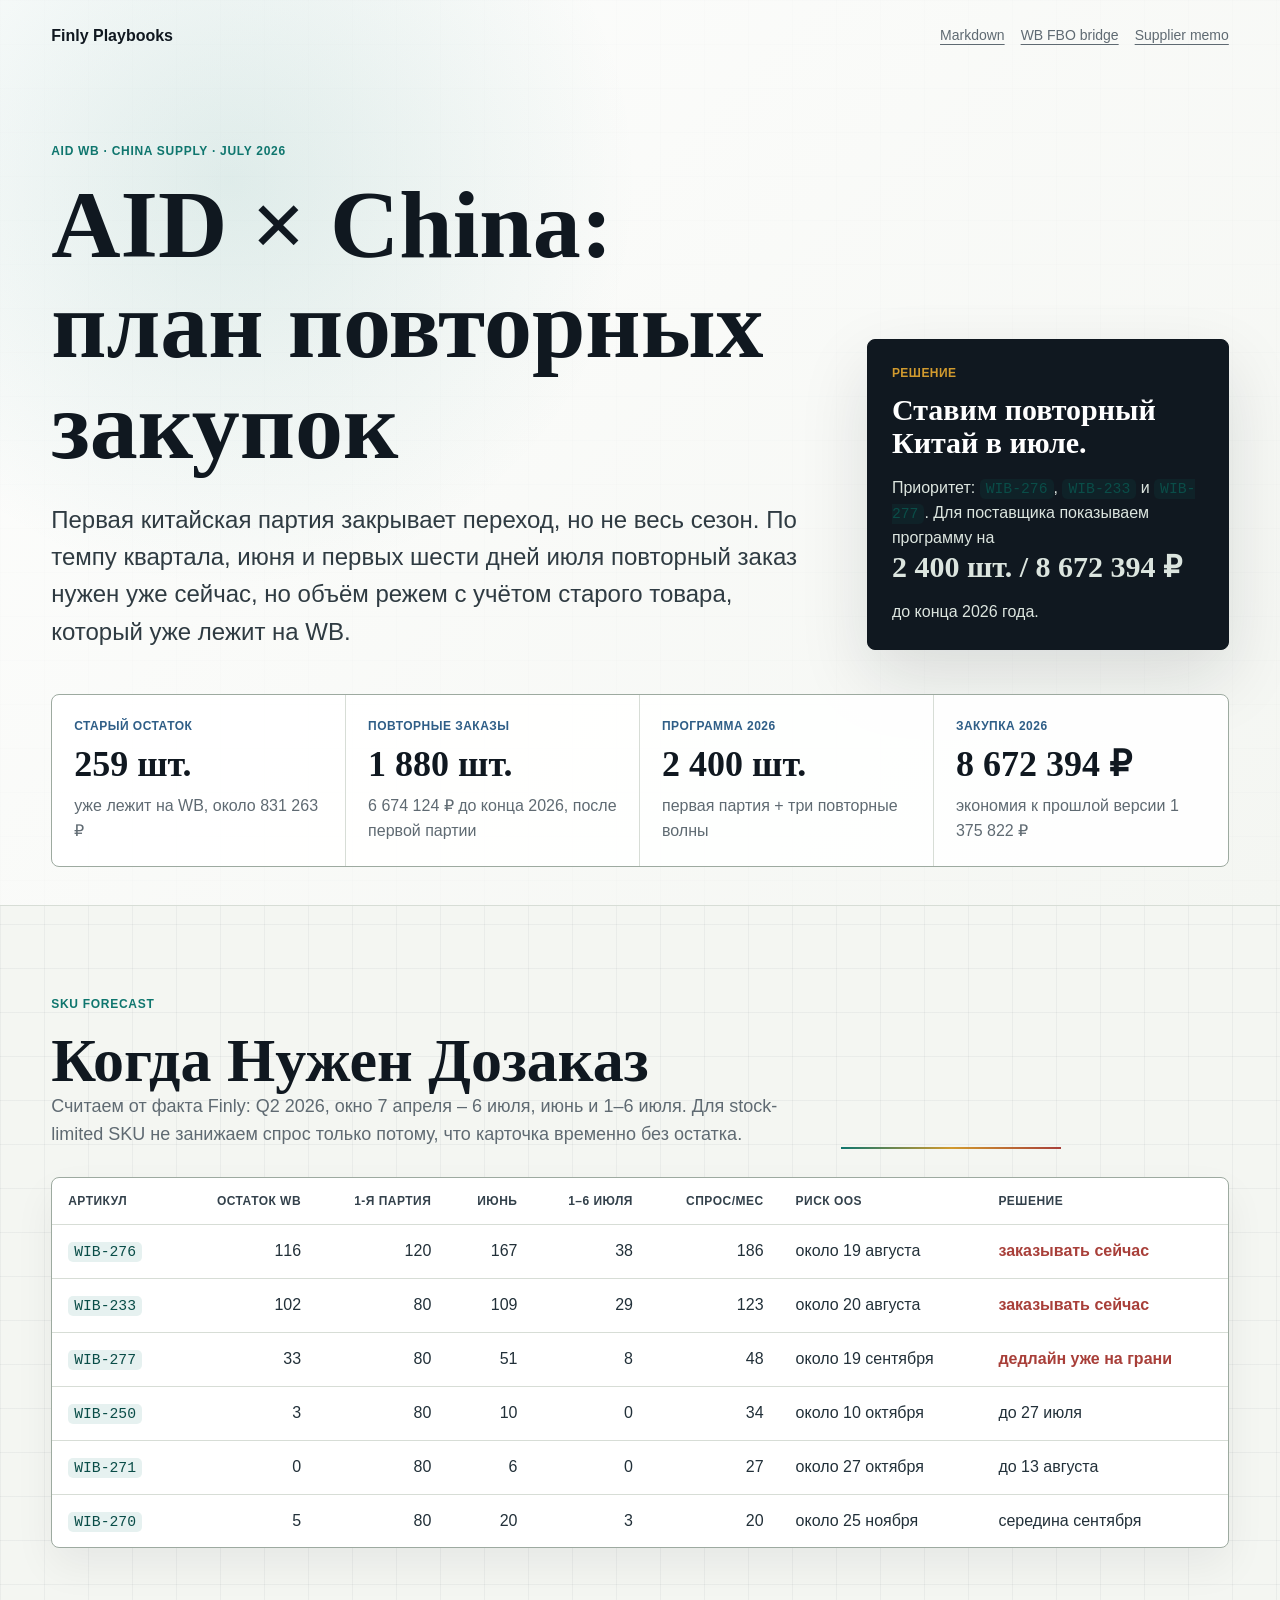
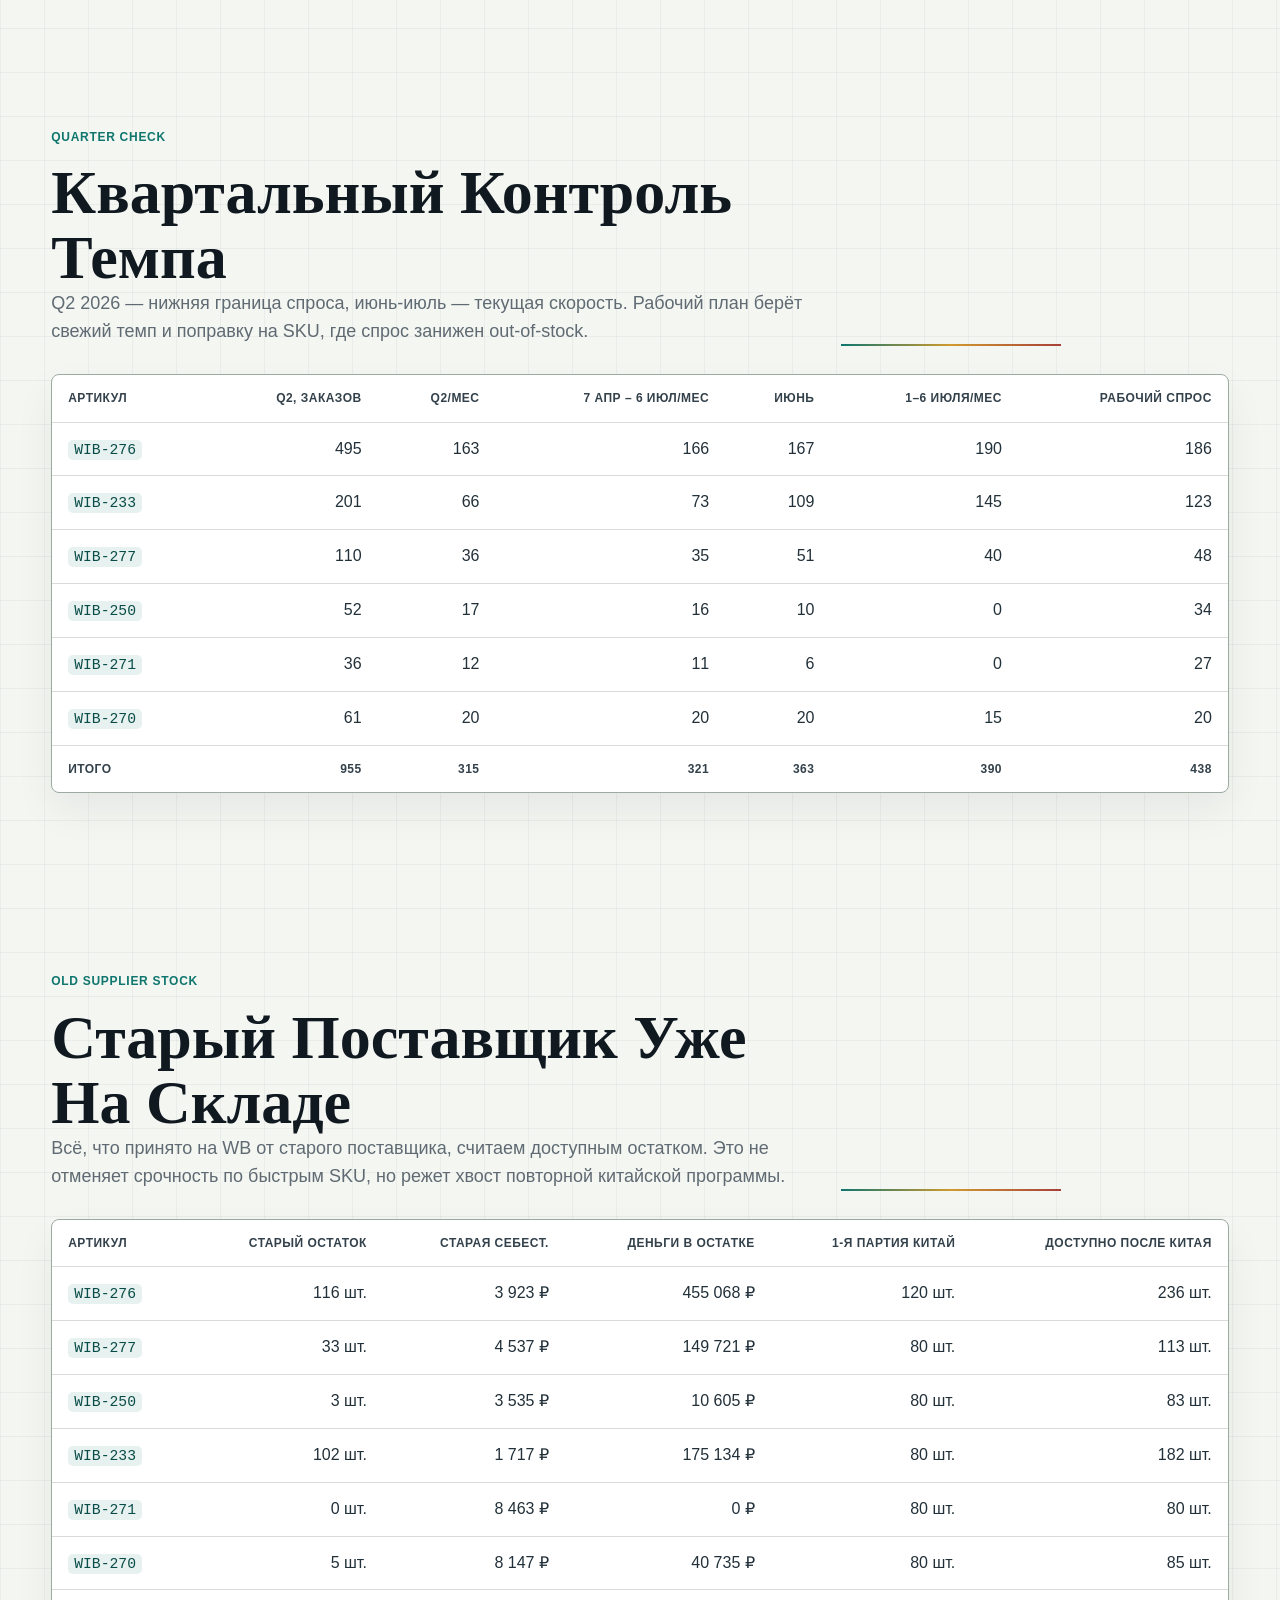
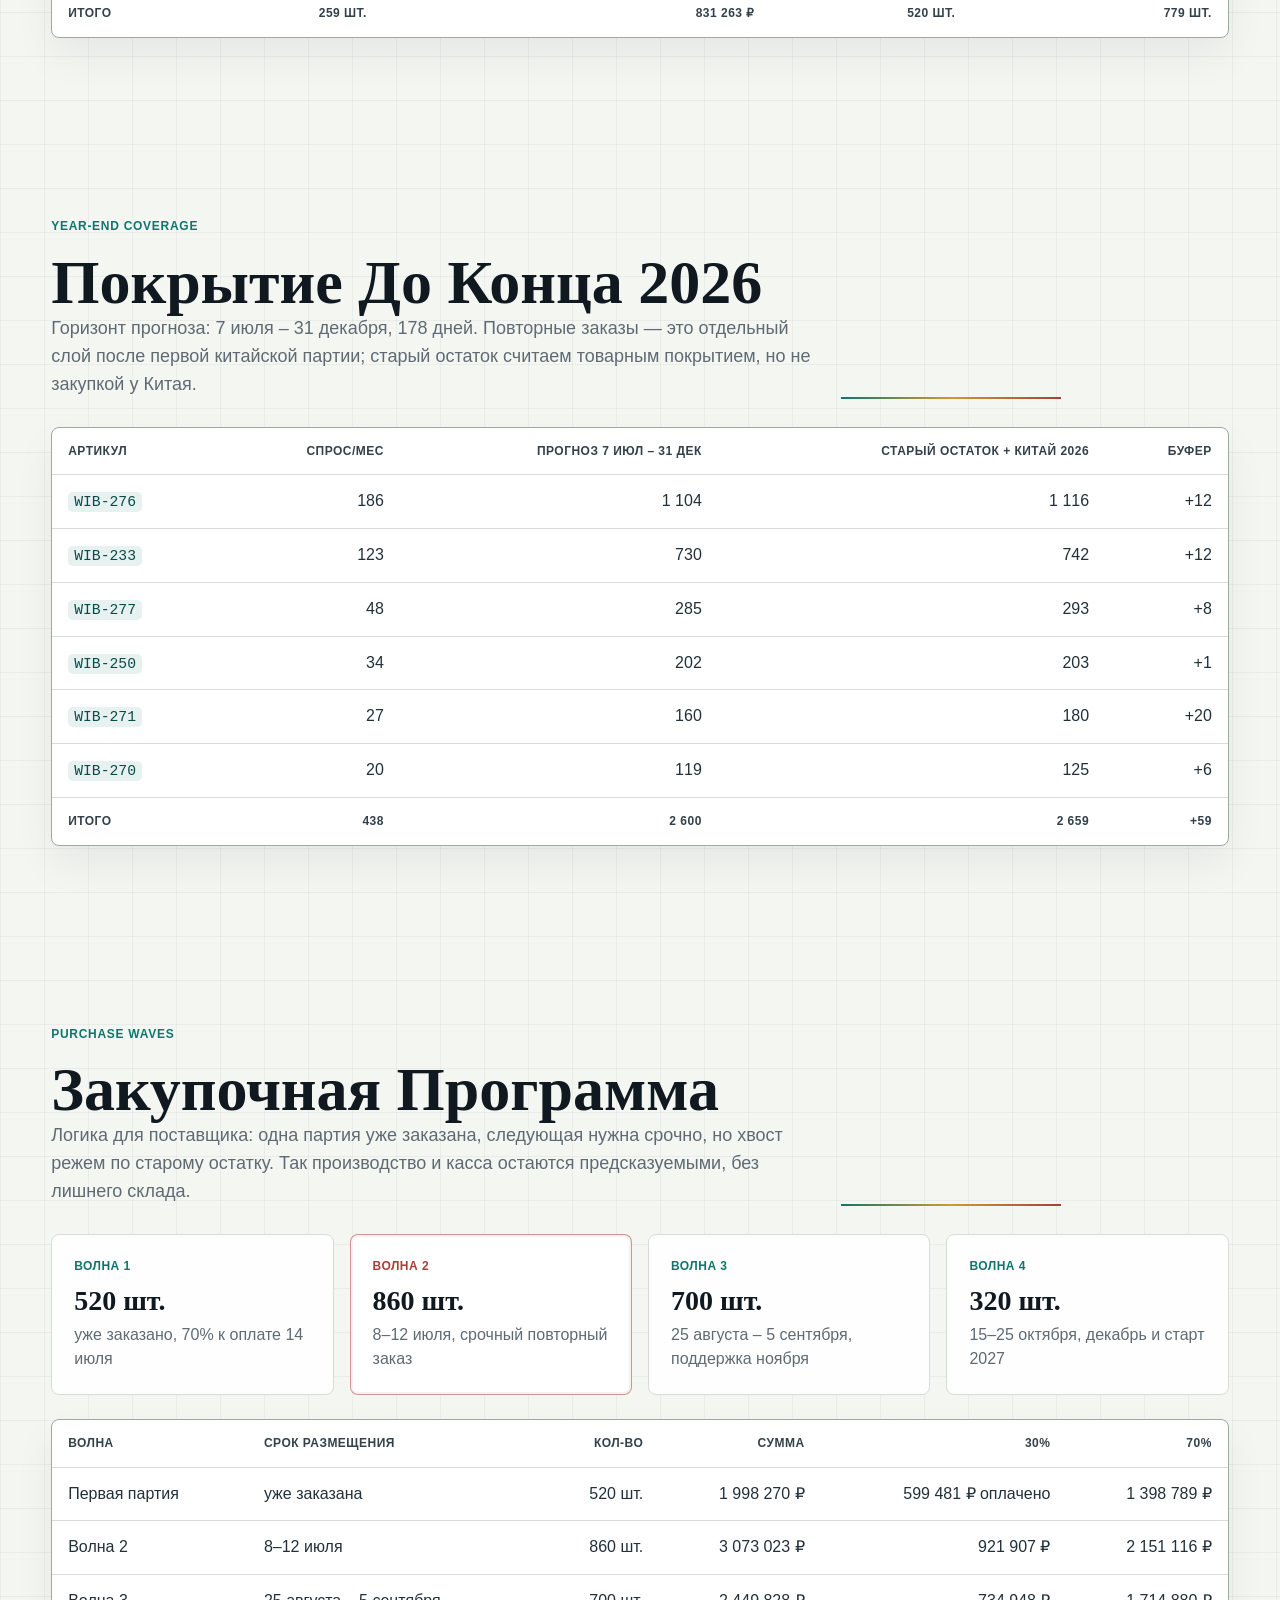
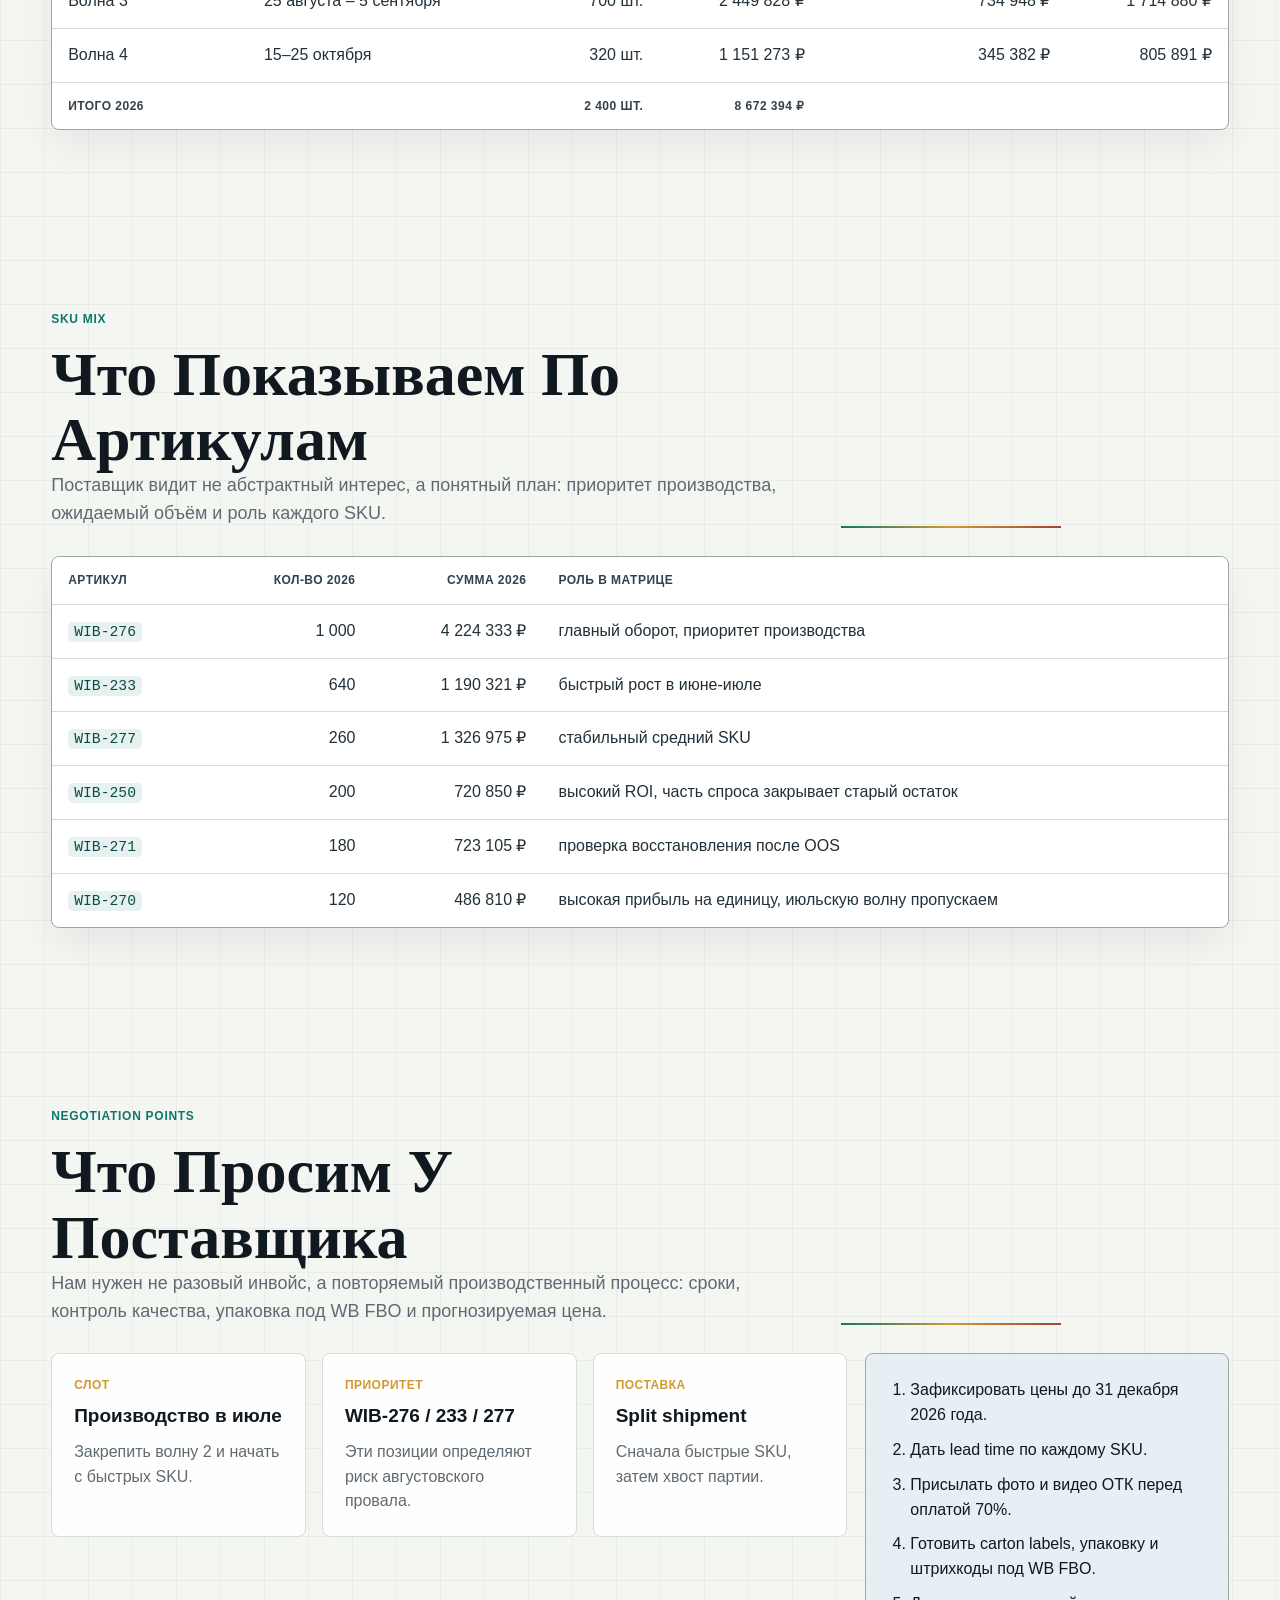
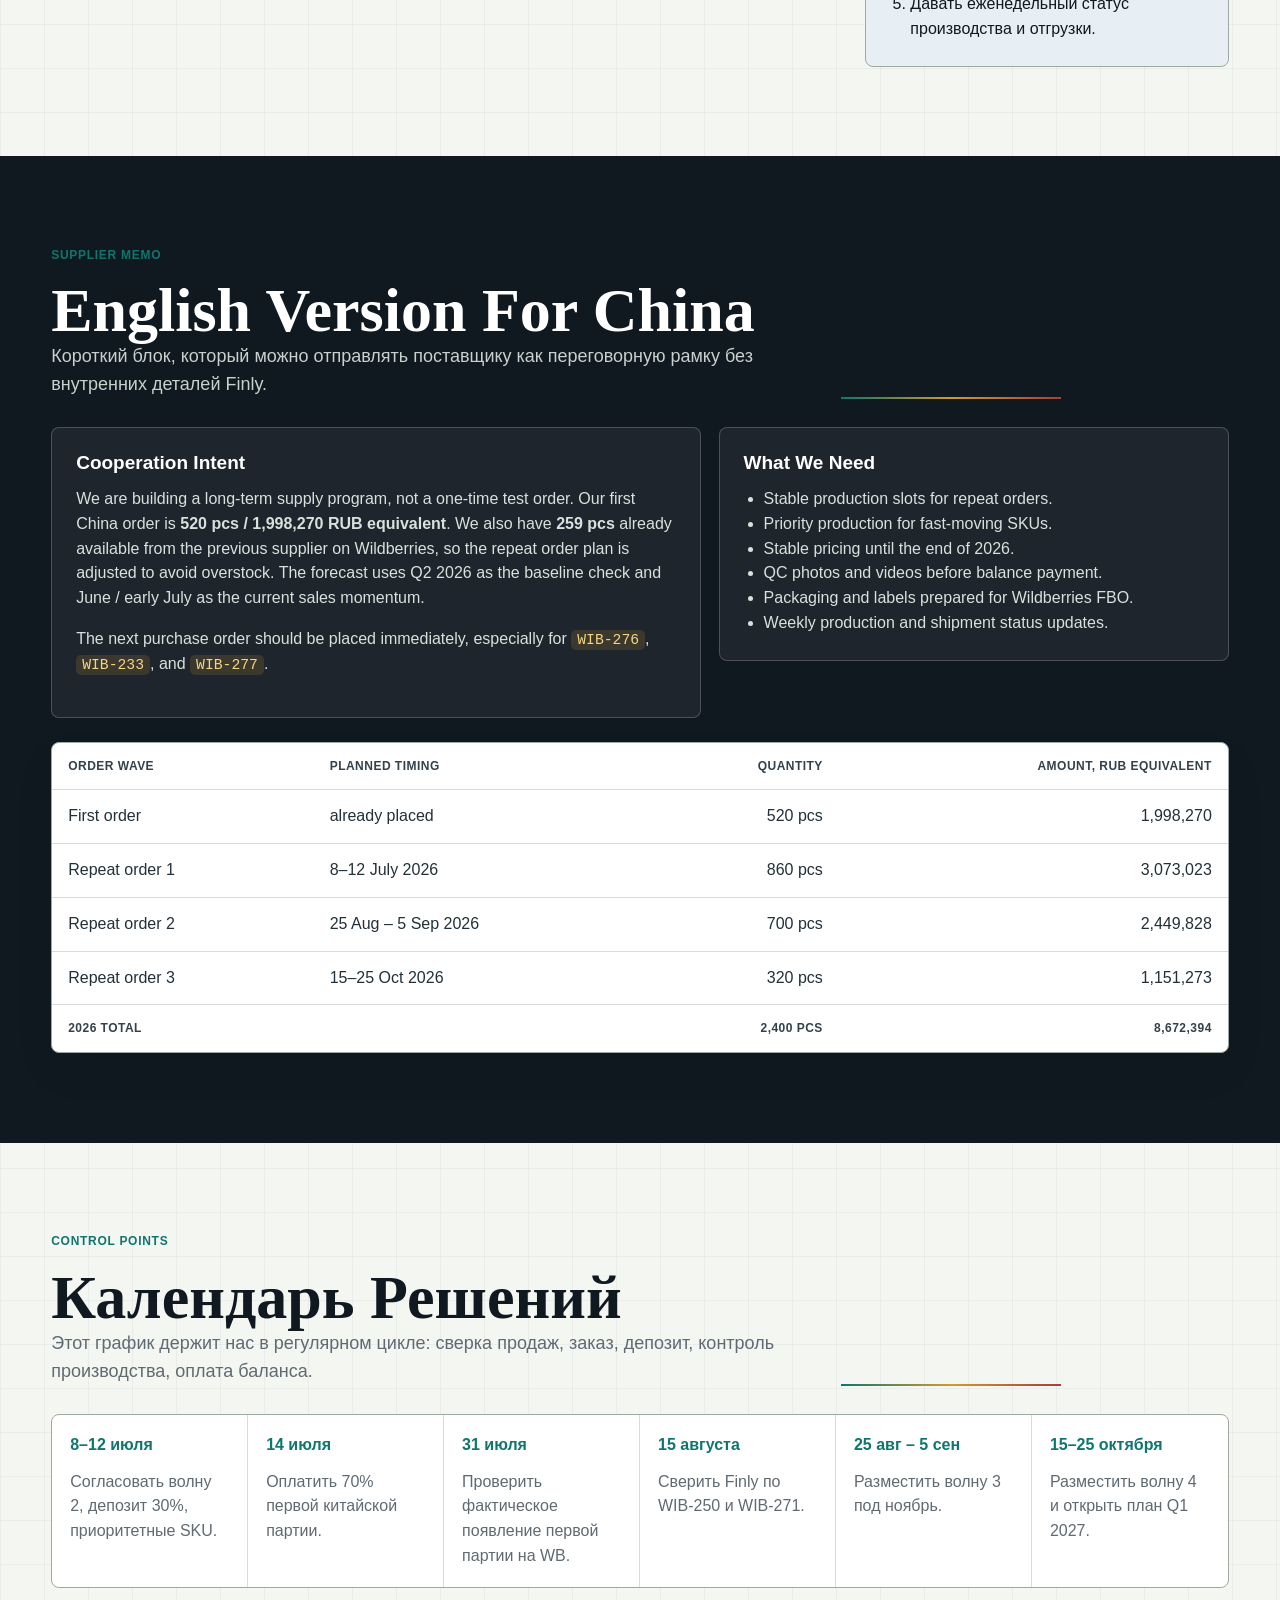
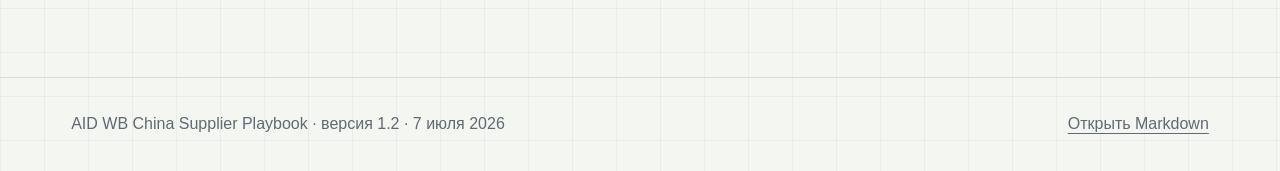
==== commit 78e7d957: "Add quarterly forecast check to AID playbook" ====
--- a/aid-wb-china-supplier-playbook.html
+++ b/aid-wb-china-supplier-playbook.html
@@ -27,9 +27,9 @@
           <h1>AID × China: план повторных закупок</h1>
           <p class="lead">
             Первая китайская партия закрывает переход, но не весь сезон. По
-            темпу июня и первых шести дней июля повторный заказ нужен уже
-            сейчас, но объём режем с учётом старого товара, который уже лежит
-            на WB.
+            темпу квартала, июня и первых шести дней июля повторный заказ нужен
+            уже сейчас, но объём режем с учётом старого товара, который уже
+            лежит на WB.
           </p>
         </div>
 
@@ -39,7 +39,7 @@
           <p>
             Приоритет: <code>WIB-276</code>, <code>WIB-233</code> и
             <code>WIB-277</code>. Для поставщика показываем программу на
-            <strong>2 400 шт. / 8 693 078 ₽</strong> до конца 2026 года.
+            <strong>2 400 шт. / 8 672 394 ₽</strong> до конца 2026 года.
           </p>
         </aside>
       </div>
@@ -49,6 +49,11 @@
           <span>Старый остаток</span>
           <strong>259 шт.</strong>
           <p>уже лежит на WB, около 831 263 ₽</p>
+        </article>
+        <article>
+          <span>Повторные заказы</span>
+          <strong>1 880 шт.</strong>
+          <p>6 674 124 ₽ до конца 2026, после первой партии</p>
         </article>
         <article>
           <span>Программа 2026</span>
@@ -57,13 +62,8 @@
         </article>
         <article>
           <span>Закупка 2026</span>
-          <strong>8 693 078 ₽</strong>
-          <p>RUB equivalent после вычета остатков</p>
-        </article>
-        <article>
-          <span>Срезали закупку</span>
-          <strong>1 355 138 ₽</strong>
-          <p>не везём лишний хвост раньше времени</p>
+          <strong>8 672 394 ₽</strong>
+          <p>экономия к прошлой версии 1 375 822 ₽</p>
         </article>
       </section>
     </header>
@@ -75,9 +75,9 @@
             <p class="kicker">SKU forecast</p>
             <h2>Когда Нужен Дозаказ</h2>
             <p>
-              Считаем от факта Finly: июнь 2026 и 1–6 июля 2026. Для
-              stock-limited SKU не занижаем спрос только потому, что карточка
-              временно без остатка.
+              Считаем от факта Finly: Q2 2026, окно 7 апреля – 6 июля, июнь и
+              1–6 июля. Для stock-limited SKU не занижаем спрос только потому,
+              что карточка временно без остатка.
             </p>
           </div>
           <div class="divider"></div>
@@ -163,6 +163,102 @@
         </div>
       </section>
 
+      <section class="section" id="quarter-check">
+        <div class="section__heading">
+          <div>
+            <p class="kicker">Quarter check</p>
+            <h2>Квартальный Контроль Темпа</h2>
+            <p>
+              Q2 2026 — нижняя граница спроса, июнь-июль — текущая скорость.
+              Рабочий план берёт свежий темп и поправку на SKU, где спрос
+              занижен out-of-stock.
+            </p>
+          </div>
+          <div class="divider"></div>
+        </div>
+
+        <div class="table-wrap">
+          <table>
+            <thead>
+              <tr>
+                <th>Артикул</th>
+                <th class="num">Q2, заказов</th>
+                <th class="num">Q2/мес</th>
+                <th class="num">7 апр – 6 июл/мес</th>
+                <th class="num">Июнь</th>
+                <th class="num">1–6 июля/мес</th>
+                <th class="num">Рабочий спрос</th>
+              </tr>
+            </thead>
+            <tbody>
+              <tr>
+                <td><code>WIB-276</code></td>
+                <td class="num">495</td>
+                <td class="num">163</td>
+                <td class="num">166</td>
+                <td class="num">167</td>
+                <td class="num">190</td>
+                <td class="num">186</td>
+              </tr>
+              <tr>
+                <td><code>WIB-233</code></td>
+                <td class="num">201</td>
+                <td class="num">66</td>
+                <td class="num">73</td>
+                <td class="num">109</td>
+                <td class="num">145</td>
+                <td class="num">123</td>
+              </tr>
+              <tr>
+                <td><code>WIB-277</code></td>
+                <td class="num">110</td>
+                <td class="num">36</td>
+                <td class="num">35</td>
+                <td class="num">51</td>
+                <td class="num">40</td>
+                <td class="num">48</td>
+              </tr>
+              <tr>
+                <td><code>WIB-250</code></td>
+                <td class="num">52</td>
+                <td class="num">17</td>
+                <td class="num">16</td>
+                <td class="num">10</td>
+                <td class="num">0</td>
+                <td class="num">34</td>
+              </tr>
+              <tr>
+                <td><code>WIB-271</code></td>
+                <td class="num">36</td>
+                <td class="num">12</td>
+                <td class="num">11</td>
+                <td class="num">6</td>
+                <td class="num">0</td>
+                <td class="num">27</td>
+              </tr>
+              <tr>
+                <td><code>WIB-270</code></td>
+                <td class="num">61</td>
+                <td class="num">20</td>
+                <td class="num">20</td>
+                <td class="num">20</td>
+                <td class="num">15</td>
+                <td class="num">20</td>
+              </tr>
+              <tr>
+                <th>Итого</th>
+                <th class="num">955</th>
+                <th class="num">315</th>
+                <th class="num">321</th>
+                <th class="num">363</th>
+                <th class="num">390</th>
+                <th class="num">438</th>
+              </tr>
+            </tbody>
+          </table>
+        </div>
+      </section>
+
       <section class="section" id="old-stock">
         <div class="section__heading">
           <div>
@@ -251,6 +347,86 @@
         </div>
       </section>
 
+      <section class="section" id="year-coverage">
+        <div class="section__heading">
+          <div>
+            <p class="kicker">Year-end coverage</p>
+            <h2>Покрытие До Конца 2026</h2>
+            <p>
+              Горизонт прогноза: 7 июля – 31 декабря, 178 дней. Повторные
+              заказы — это отдельный слой после первой китайской партии; старый
+              остаток считаем товарным покрытием, но не закупкой у Китая.
+            </p>
+          </div>
+          <div class="divider"></div>
+        </div>
+
+        <div class="table-wrap">
+          <table>
+            <thead>
+              <tr>
+                <th>Артикул</th>
+                <th class="num">Спрос/мес</th>
+                <th class="num">Прогноз 7 июл – 31 дек</th>
+                <th class="num">Старый остаток + Китай 2026</th>
+                <th class="num">Буфер</th>
+              </tr>
+            </thead>
+            <tbody>
+              <tr>
+                <td><code>WIB-276</code></td>
+                <td class="num">186</td>
+                <td class="num">1 104</td>
+                <td class="num">1 116</td>
+                <td class="num">+12</td>
+              </tr>
+              <tr>
+                <td><code>WIB-233</code></td>
+                <td class="num">123</td>
+                <td class="num">730</td>
+                <td class="num">742</td>
+                <td class="num">+12</td>
+              </tr>
+              <tr>
+                <td><code>WIB-277</code></td>
+                <td class="num">48</td>
+                <td class="num">285</td>
+                <td class="num">293</td>
+                <td class="num">+8</td>
+              </tr>
+              <tr>
+                <td><code>WIB-250</code></td>
+                <td class="num">34</td>
+                <td class="num">202</td>
+                <td class="num">203</td>
+                <td class="num">+1</td>
+              </tr>
+              <tr>
+                <td><code>WIB-271</code></td>
+                <td class="num">27</td>
+                <td class="num">160</td>
+                <td class="num">180</td>
+                <td class="num">+20</td>
+              </tr>
+              <tr>
+                <td><code>WIB-270</code></td>
+                <td class="num">20</td>
+                <td class="num">119</td>
+                <td class="num">125</td>
+                <td class="num">+6</td>
+              </tr>
+              <tr>
+                <th>Итого</th>
+                <th class="num">438</th>
+                <th class="num">2 600</th>
+                <th class="num">2 659</th>
+                <th class="num">+59</th>
+              </tr>
+            </tbody>
+          </table>
+        </div>
+      </section>
+
       <section class="section" id="waves">
         <div class="section__heading">
           <div>
@@ -278,12 +454,12 @@
           </article>
           <article class="wave-card">
             <span>Волна 3</span>
-            <strong>740 шт.</strong>
+            <strong>700 шт.</strong>
             <p>25 августа – 5 сентября, поддержка ноября</p>
           </article>
           <article class="wave-card">
             <span>Волна 4</span>
-            <strong>280 шт.</strong>
+            <strong>320 шт.</strong>
             <p>15–25 октября, декабрь и старт 2027</p>
           </article>
         </div>
@@ -320,24 +496,24 @@
               <tr>
                 <td>Волна 3</td>
                 <td>25 августа – 5 сентября</td>
-                <td class="num">740 шт.</td>
-                <td class="num">2 622 943 ₽</td>
-                <td class="num">786 883 ₽</td>
-                <td class="num">1 836 060 ₽</td>
+                <td class="num">700 шт.</td>
+                <td class="num">2 449 828 ₽</td>
+                <td class="num">734 948 ₽</td>
+                <td class="num">1 714 880 ₽</td>
               </tr>
               <tr>
                 <td>Волна 4</td>
                 <td>15–25 октября</td>
-                <td class="num">280 шт.</td>
-                <td class="num">998 843 ₽</td>
-                <td class="num">299 653 ₽</td>
-                <td class="num">699 190 ₽</td>
+                <td class="num">320 шт.</td>
+                <td class="num">1 151 273 ₽</td>
+                <td class="num">345 382 ₽</td>
+                <td class="num">805 891 ₽</td>
               </tr>
               <tr>
                 <th>Итого 2026</th>
                 <th></th>
                 <th class="num">2 400 шт.</th>
-                <th class="num">8 693 078 ₽</th>
+                <th class="num">8 672 394 ₽</th>
                 <th class="num"></th>
                 <th class="num"></th>
               </tr>
@@ -372,14 +548,14 @@
             <tbody>
               <tr>
                 <td><code>WIB-276</code></td>
-                <td class="num">1 060</td>
-                <td class="num">4 477 793 ₽</td>
+                <td class="num">1 000</td>
+                <td class="num">4 224 333 ₽</td>
                 <td>главный оборот, приоритет производства</td>
               </tr>
               <tr>
                 <td><code>WIB-233</code></td>
                 <td class="num">640</td>
-                <td class="num">1 190 320 ₽</td>
+                <td class="num">1 190 321 ₽</td>
                 <td>быстрый рост в июне-июле</td>
               </tr>
               <tr>
@@ -390,14 +566,14 @@
               </tr>
               <tr>
                 <td><code>WIB-250</code></td>
+                <td class="num">200</td>
+                <td class="num">720 850 ₽</td>
+                <td>высокий ROI, часть спроса закрывает старый остаток</td>
+              </tr>
+              <tr>
+                <td><code>WIB-271</code></td>
                 <td class="num">180</td>
-                <td class="num">648 765 ₽</td>
-                <td>высокий ROI, часть спроса закрывает старый остаток</td>
-              </tr>
-              <tr>
-                <td><code>WIB-271</code></td>
-                <td class="num">140</td>
-                <td class="num">562 415 ₽</td>
+                <td class="num">723 105 ₽</td>
                 <td>проверка восстановления после OOS</td>
               </tr>
               <tr>
@@ -477,7 +653,9 @@
               order. Our first China order is <strong>520 pcs / 1,998,270 RUB
               equivalent</strong>. We also have <strong>259 pcs</strong>
               already available from the previous supplier on Wildberries, so
-              the repeat order plan is adjusted to avoid overstock.
+              the repeat order plan is adjusted to avoid overstock. The forecast
+              uses Q2 2026 as the baseline check and June / early July as the
+              current sales momentum.
             </p>
             <p>
               The next purchase order should be placed immediately, especially
@@ -525,20 +703,20 @@
               <tr>
                 <td>Repeat order 2</td>
                 <td>25 Aug – 5 Sep 2026</td>
-                <td class="num">740 pcs</td>
-                <td class="num">2,622,943</td>
+                <td class="num">700 pcs</td>
+                <td class="num">2,449,828</td>
               </tr>
               <tr>
                 <td>Repeat order 3</td>
                 <td>15–25 Oct 2026</td>
-                <td class="num">280 pcs</td>
-                <td class="num">998,843</td>
+                <td class="num">320 pcs</td>
+                <td class="num">1,151,273</td>
               </tr>
               <tr>
                 <th>2026 total</th>
                 <th></th>
                 <th class="num">2,400 pcs</th>
-                <th class="num">8,693,078</th>
+                <th class="num">8,672,394</th>
               </tr>
             </tbody>
           </table>
@@ -589,7 +767,7 @@
 
     <footer class="footer">
       <div class="page-shell">
-        <span>AID WB China Supplier Playbook · версия 1.1 · 7 июля 2026</span>
+        <span>AID WB China Supplier Playbook · версия 1.2 · 7 июля 2026</span>
         <a href="./aid-wb-china-supplier-playbook.md">Открыть Markdown</a>
       </div>
     </footer>
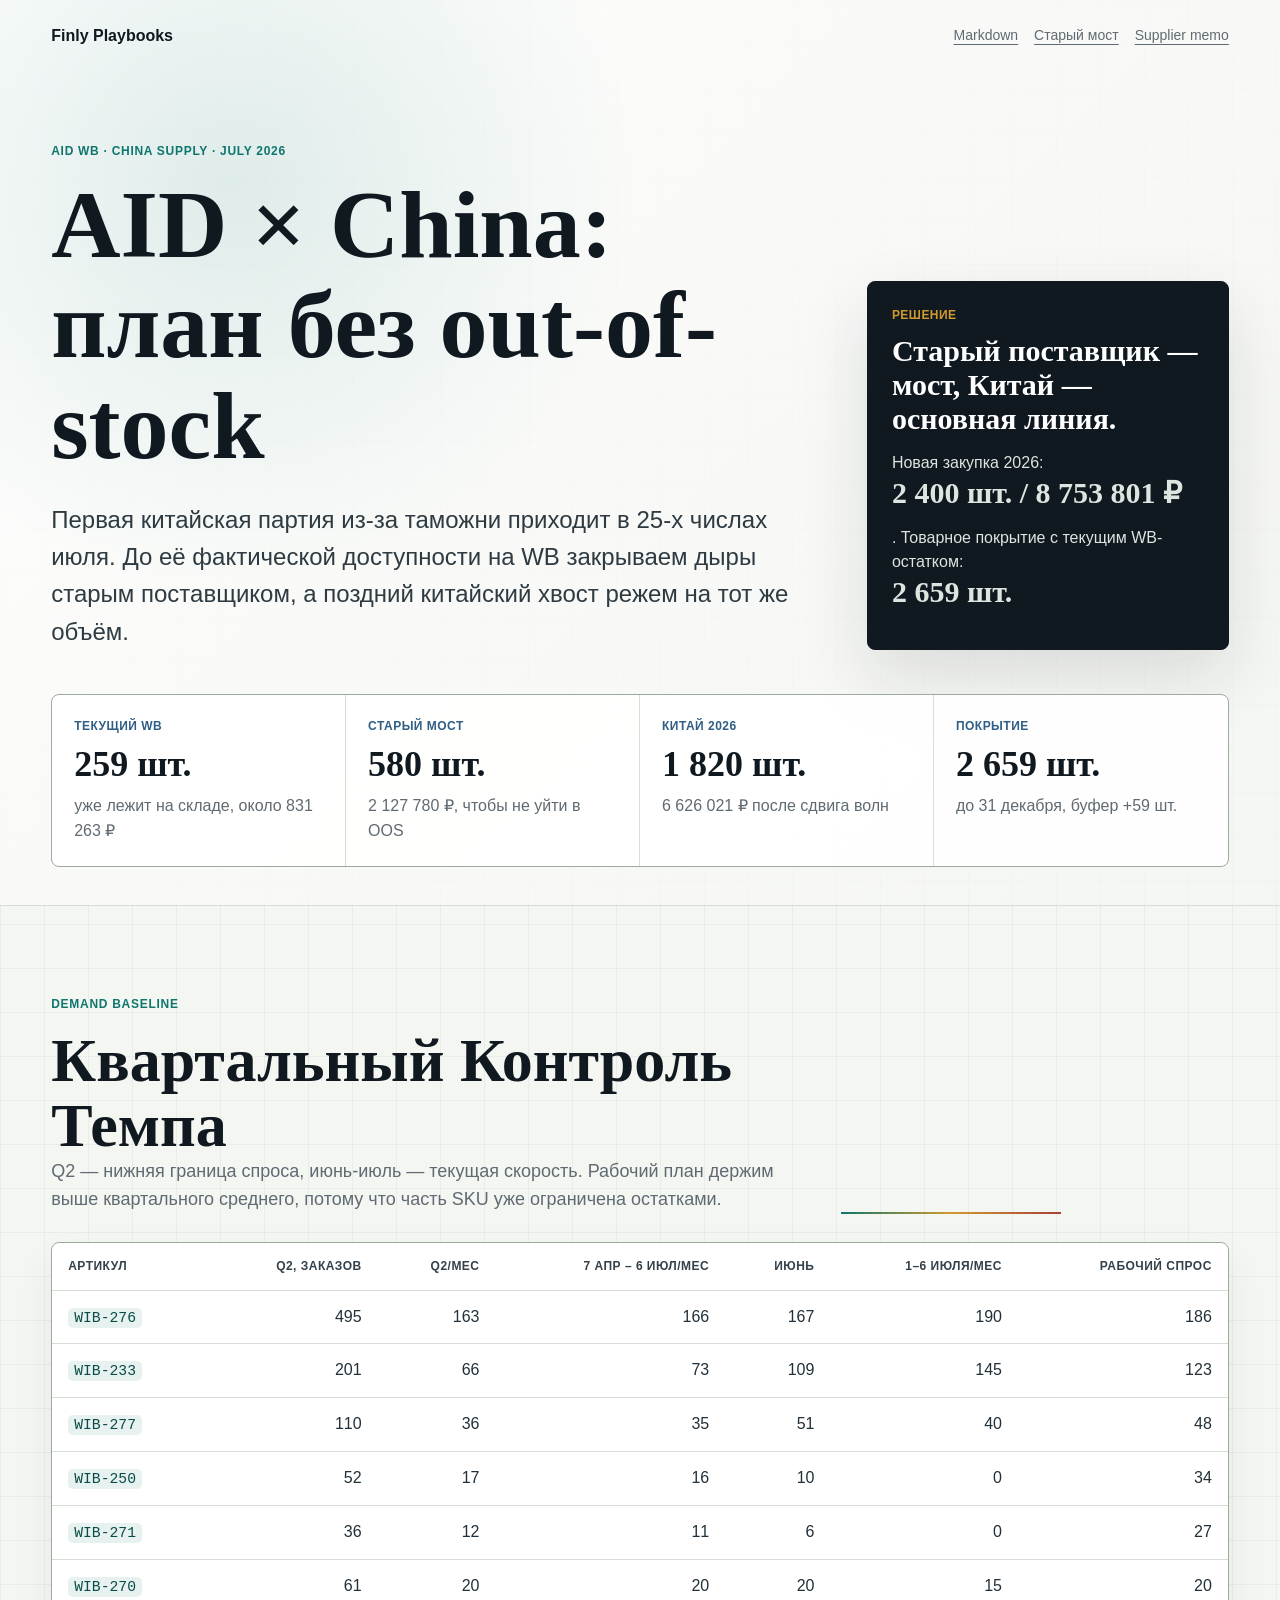
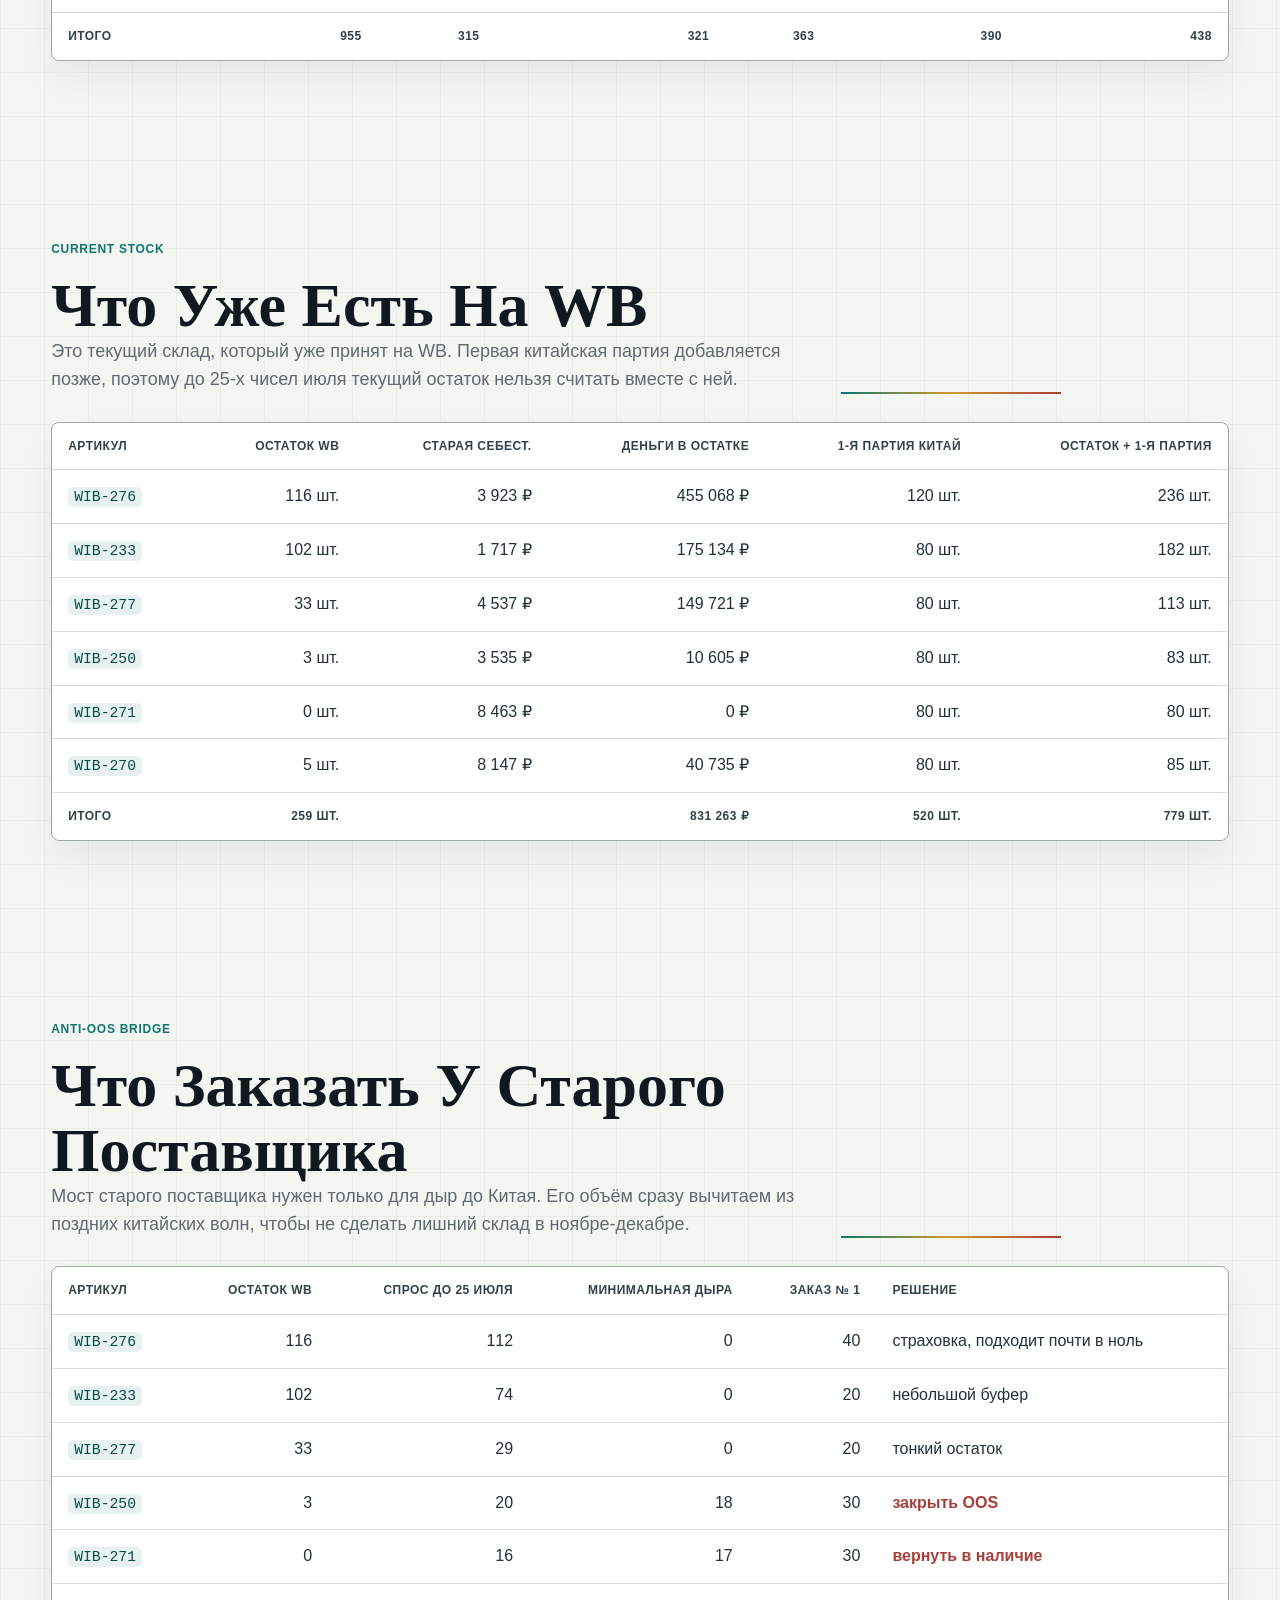
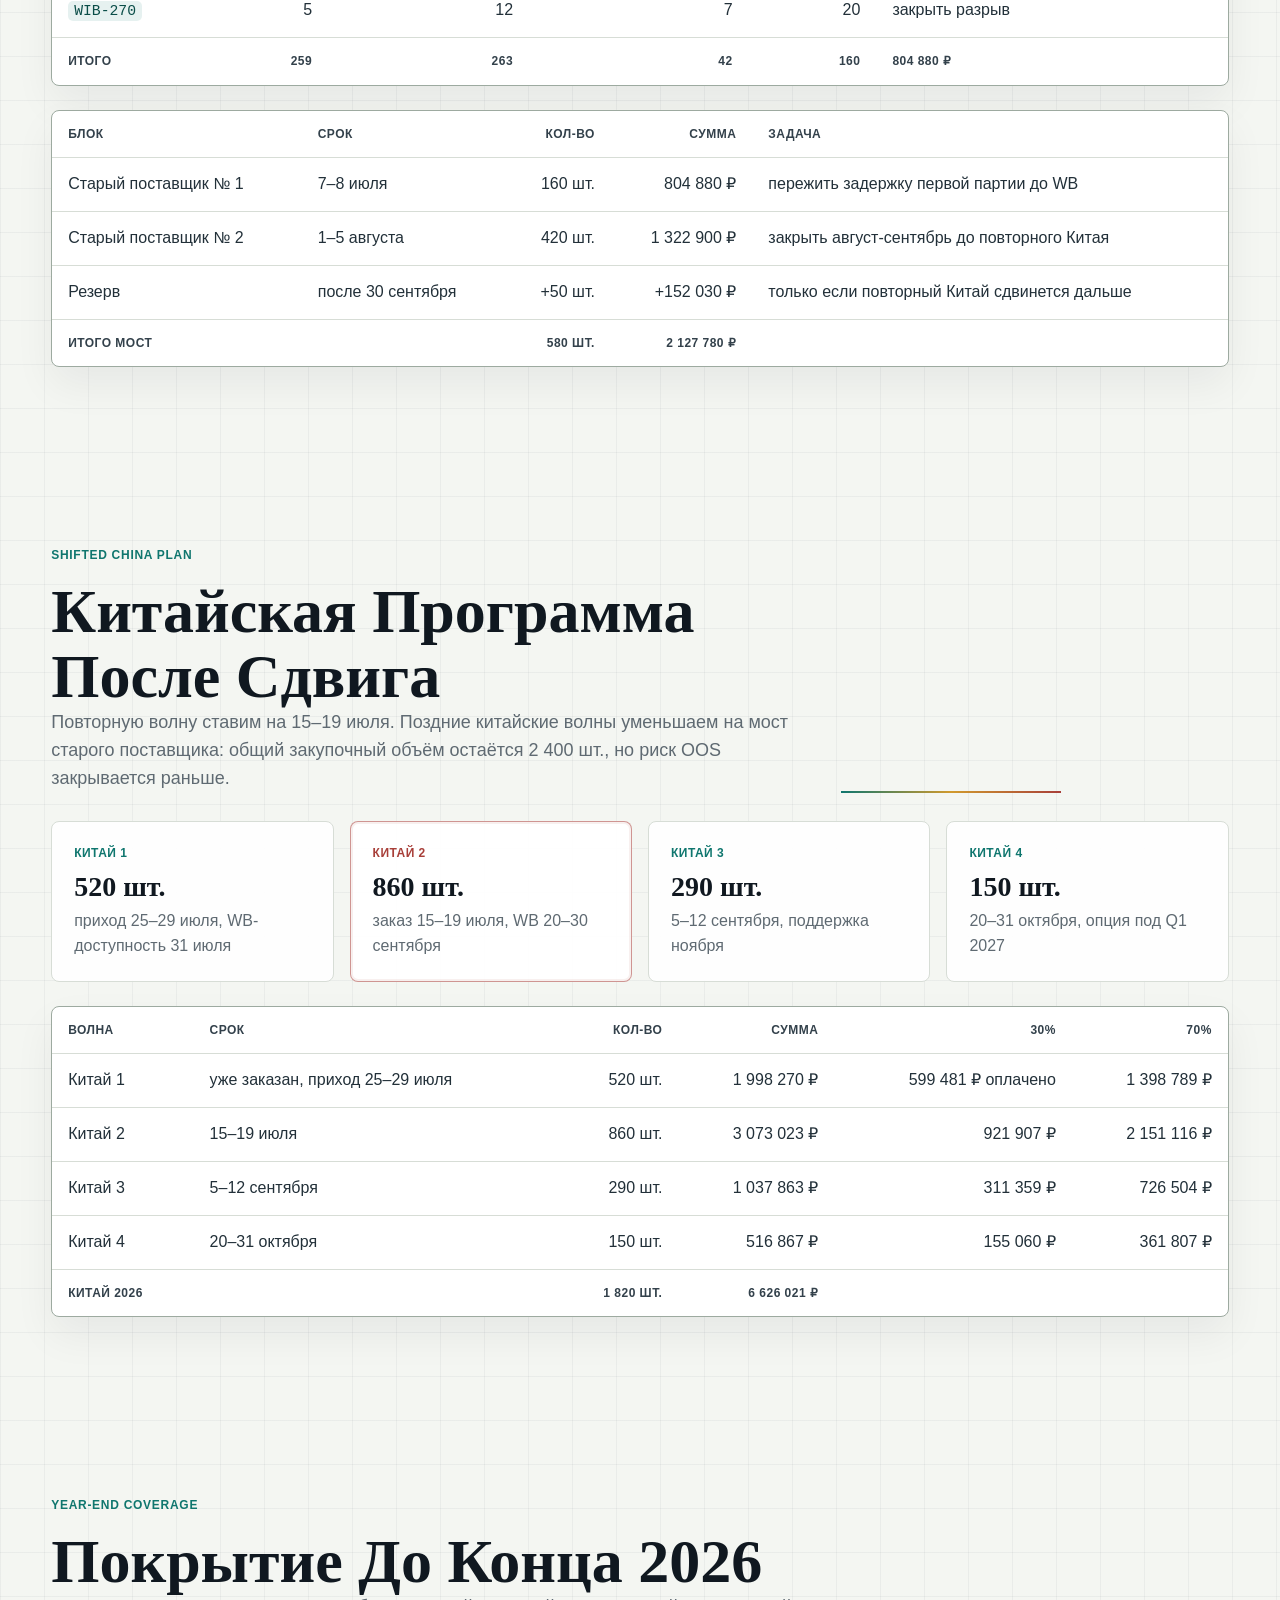
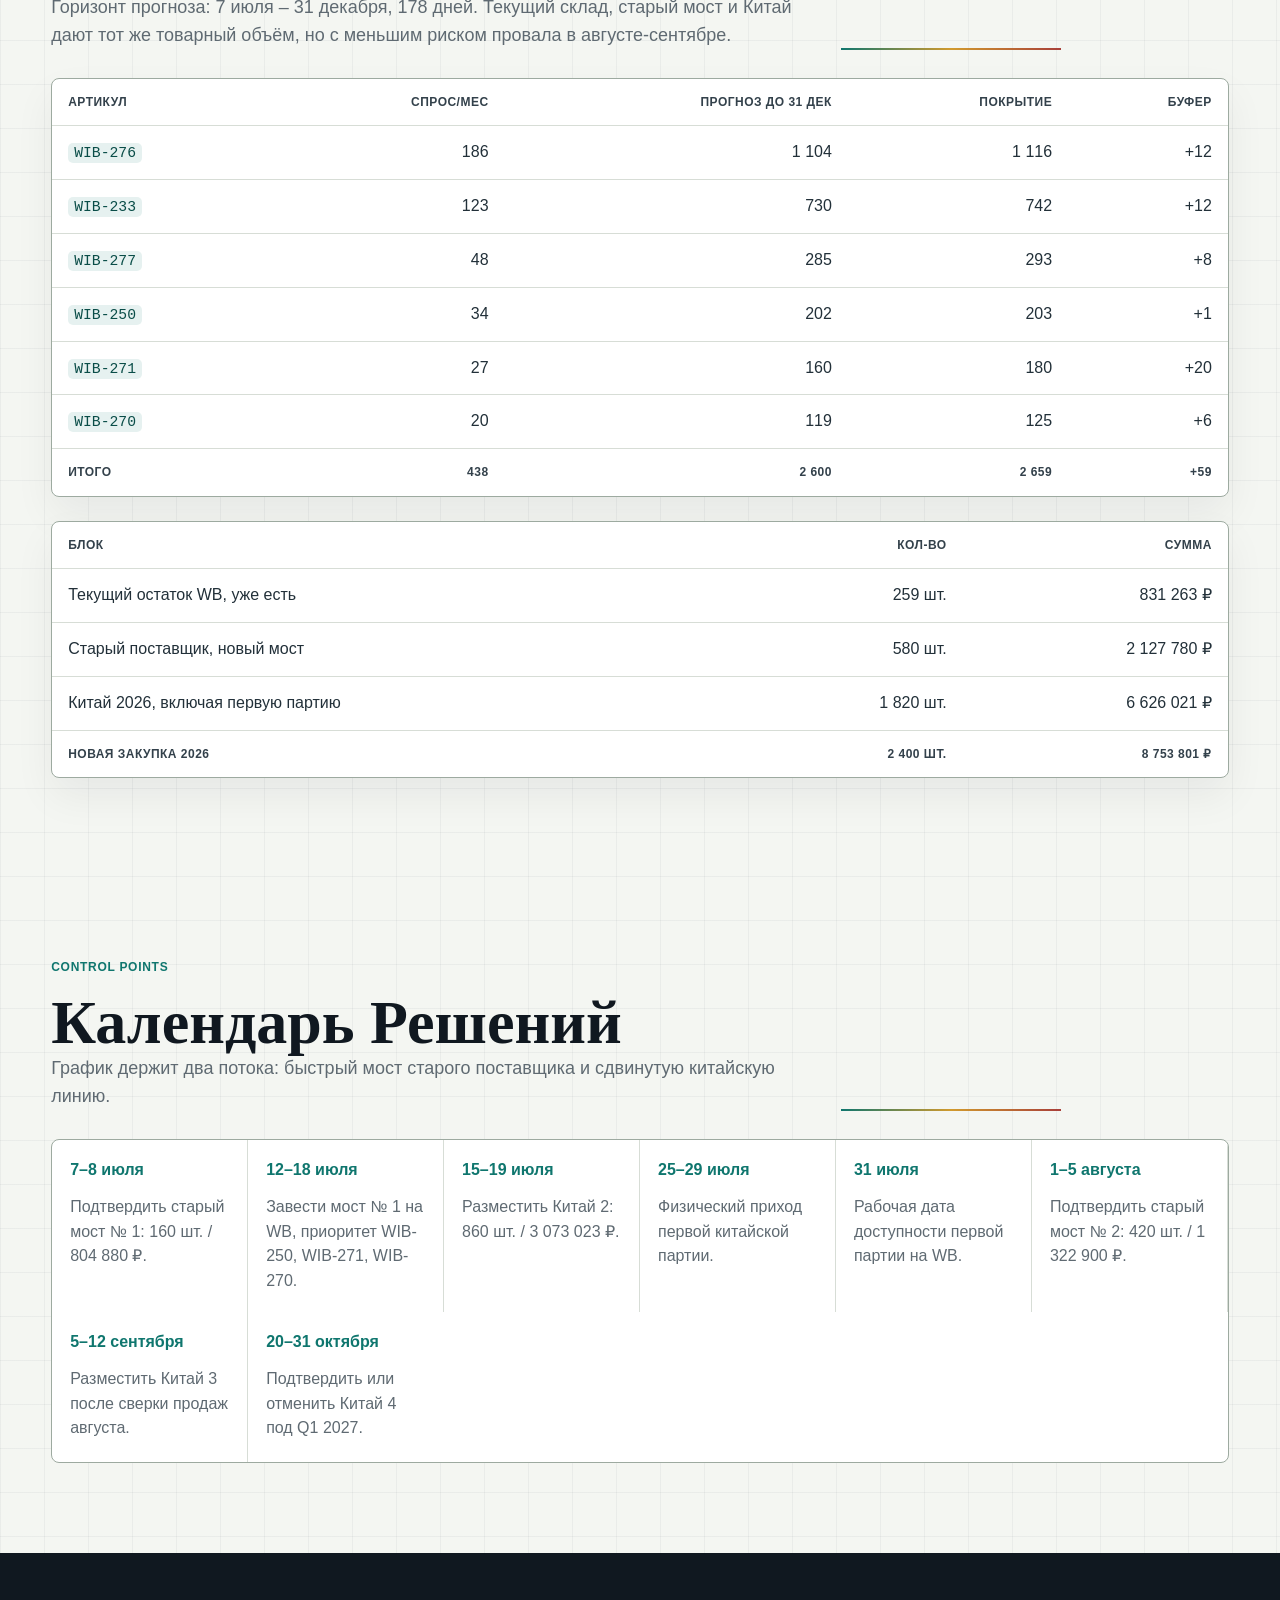
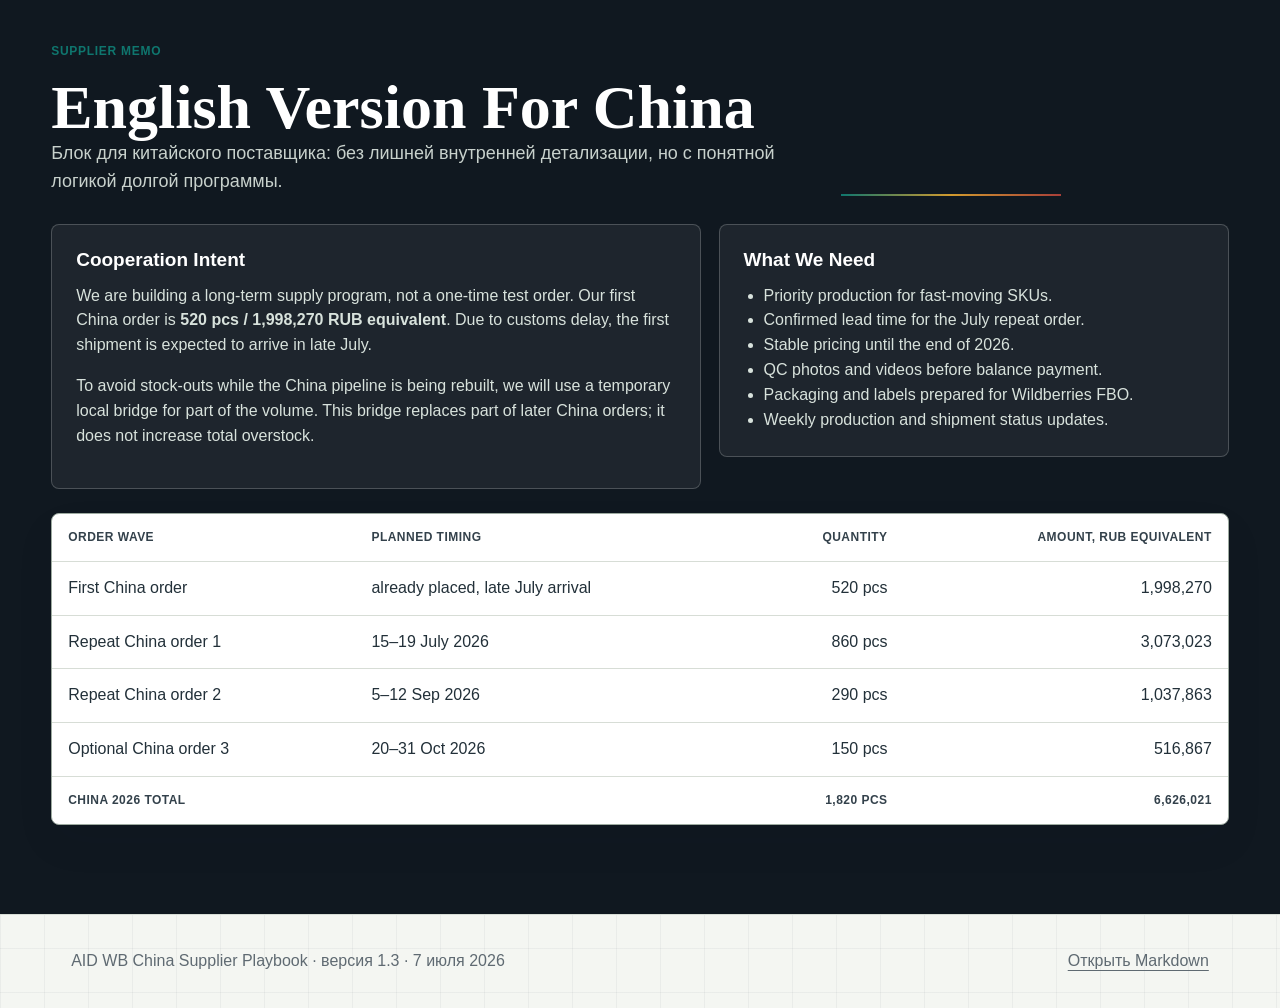
==== commit 267013ac: "Add old supplier bridge to AID playbook" ====
--- a/aid-wb-china-supplier-playbook.html
+++ b/aid-wb-china-supplier-playbook.html
@@ -5,7 +5,7 @@
     <meta name="viewport" content="width=device-width, initial-scale=1" />
     <meta
       name="description"
-      content="AID WB China Supplier Playbook: прогноз дозаказов по китайским SKU, закупочные волны до конца 2026 года и supplier memo для переговоров."
+      content="AID WB China Supplier Playbook: текущие остатки, anti-OOS мост старого поставщика, сдвинутый график Китая и план закупок до конца 2026 года."
     />
     <title>AID WB · China Supplier Playbook</title>
     <link rel="stylesheet" href="./assets/aid-supplier-playbook.css" />
@@ -16,7 +16,7 @@
         <a href="./" class="brand">Finly Playbooks</a>
         <div class="topbar__links">
           <a href="./aid-wb-china-supplier-playbook.md">Markdown</a>
-          <a href="./wb-china-fbo-playbook.html">WB FBO bridge</a>
+          <a href="#bridge">Старый мост</a>
           <a href="#supplier-memo">Supplier memo</a>
         </div>
       </nav>
@@ -24,46 +24,44 @@
       <div class="hero__grid">
         <div>
           <p class="kicker">AID WB · China supply · July 2026</p>
-          <h1>AID × China: план повторных закупок</h1>
+          <h1>AID × China: план без out-of-stock</h1>
           <p class="lead">
-            Первая китайская партия закрывает переход, но не весь сезон. По
-            темпу квартала, июня и первых шести дней июля повторный заказ нужен
-            уже сейчас, но объём режем с учётом старого товара, который уже
-            лежит на WB.
+            Первая китайская партия из-за таможни приходит в 25-х числах июля.
+            До её фактической доступности на WB закрываем дыры старым
+            поставщиком, а поздний китайский хвост режем на тот же объём.
           </p>
         </div>
 
         <aside class="decision-panel" aria-label="Ключевой вывод">
           <span>Решение</span>
-          <strong>Ставим повторный Китай в июле.</strong>
+          <strong>Старый поставщик — мост, Китай — основная линия.</strong>
           <p>
-            Приоритет: <code>WIB-276</code>, <code>WIB-233</code> и
-            <code>WIB-277</code>. Для поставщика показываем программу на
-            <strong>2 400 шт. / 8 672 394 ₽</strong> до конца 2026 года.
+            Новая закупка 2026: <strong>2 400 шт. / 8 753 801 ₽</strong>.
+            Товарное покрытие с текущим WB-остатком: <strong>2 659 шт.</strong>
           </p>
         </aside>
       </div>
 
       <section class="metric-strip" aria-label="Ключевые показатели">
         <article>
-          <span>Старый остаток</span>
+          <span>Текущий WB</span>
           <strong>259 шт.</strong>
-          <p>уже лежит на WB, около 831 263 ₽</p>
+          <p>уже лежит на складе, около 831 263 ₽</p>
         </article>
         <article>
-          <span>Повторные заказы</span>
-          <strong>1 880 шт.</strong>
-          <p>6 674 124 ₽ до конца 2026, после первой партии</p>
+          <span>Старый мост</span>
+          <strong>580 шт.</strong>
+          <p>2 127 780 ₽, чтобы не уйти в OOS</p>
         </article>
         <article>
-          <span>Программа 2026</span>
-          <strong>2 400 шт.</strong>
-          <p>первая партия + три повторные волны</p>
+          <span>Китай 2026</span>
+          <strong>1 820 шт.</strong>
+          <p>6 626 021 ₽ после сдвига волн</p>
         </article>
         <article>
-          <span>Закупка 2026</span>
-          <strong>8 672 394 ₽</strong>
-          <p>экономия к прошлой версии 1 375 822 ₽</p>
+          <span>Покрытие</span>
+          <strong>2 659 шт.</strong>
+          <p>до 31 декабря, буфер +59 шт.</p>
         </article>
       </section>
     </header>
@@ -72,106 +70,12 @@
       <section class="section" id="forecast">
         <div class="section__heading">
           <div>
-            <p class="kicker">SKU forecast</p>
-            <h2>Когда Нужен Дозаказ</h2>
-            <p>
-              Считаем от факта Finly: Q2 2026, окно 7 апреля – 6 июля, июнь и
-              1–6 июля. Для stock-limited SKU не занижаем спрос только потому,
-              что карточка временно без остатка.
-            </p>
-          </div>
-          <div class="divider"></div>
-        </div>
-
-        <div class="table-wrap">
-          <table>
-            <thead>
-              <tr>
-                <th>Артикул</th>
-                <th class="num">Остаток WB</th>
-                <th class="num">1-я партия</th>
-                <th class="num">Июнь</th>
-                <th class="num">1–6 июля</th>
-                <th class="num">Спрос/мес</th>
-                <th>Риск OOS</th>
-                <th>Решение</th>
-              </tr>
-            </thead>
-            <tbody>
-              <tr>
-                <td><code>WIB-276</code></td>
-                <td class="num">116</td>
-                <td class="num">120</td>
-                <td class="num">167</td>
-                <td class="num">38</td>
-                <td class="num">186</td>
-                <td>около 19 августа</td>
-                <td class="urgent">заказывать сейчас</td>
-              </tr>
-              <tr>
-                <td><code>WIB-233</code></td>
-                <td class="num">102</td>
-                <td class="num">80</td>
-                <td class="num">109</td>
-                <td class="num">29</td>
-                <td class="num">123</td>
-                <td>около 20 августа</td>
-                <td class="urgent">заказывать сейчас</td>
-              </tr>
-              <tr>
-                <td><code>WIB-277</code></td>
-                <td class="num">33</td>
-                <td class="num">80</td>
-                <td class="num">51</td>
-                <td class="num">8</td>
-                <td class="num">48</td>
-                <td>около 19 сентября</td>
-                <td class="urgent">дедлайн уже на грани</td>
-              </tr>
-              <tr>
-                <td><code>WIB-250</code></td>
-                <td class="num">3</td>
-                <td class="num">80</td>
-                <td class="num">10</td>
-                <td class="num">0</td>
-                <td class="num">34</td>
-                <td>около 10 октября</td>
-                <td>до 27 июля</td>
-              </tr>
-              <tr>
-                <td><code>WIB-271</code></td>
-                <td class="num">0</td>
-                <td class="num">80</td>
-                <td class="num">6</td>
-                <td class="num">0</td>
-                <td class="num">27</td>
-                <td>около 27 октября</td>
-                <td>до 13 августа</td>
-              </tr>
-              <tr>
-                <td><code>WIB-270</code></td>
-                <td class="num">5</td>
-                <td class="num">80</td>
-                <td class="num">20</td>
-                <td class="num">3</td>
-                <td class="num">20</td>
-                <td>около 25 ноября</td>
-                <td>середина сентября</td>
-              </tr>
-            </tbody>
-          </table>
-        </div>
-      </section>
-
-      <section class="section" id="quarter-check">
-        <div class="section__heading">
-          <div>
-            <p class="kicker">Quarter check</p>
+            <p class="kicker">Demand baseline</p>
             <h2>Квартальный Контроль Темпа</h2>
             <p>
-              Q2 2026 — нижняя граница спроса, июнь-июль — текущая скорость.
-              Рабочий план берёт свежий темп и поправку на SKU, где спрос
-              занижен out-of-stock.
+              Q2 — нижняя граница спроса, июнь-июль — текущая скорость.
+              Рабочий план держим выше квартального среднего, потому что часть
+              SKU уже ограничена остатками.
             </p>
           </div>
           <div class="divider"></div>
@@ -259,15 +163,15 @@
         </div>
       </section>
 
-      <section class="section" id="old-stock">
+      <section class="section" id="stock">
         <div class="section__heading">
           <div>
-            <p class="kicker">Old supplier stock</p>
-            <h2>Старый Поставщик Уже На Складе</h2>
-            <p>
-              Всё, что принято на WB от старого поставщика, считаем доступным
-              остатком. Это не отменяет срочность по быстрым SKU, но режет хвост
-              повторной китайской программы.
+            <p class="kicker">Current stock</p>
+            <h2>Что Уже Есть На WB</h2>
+            <p>
+              Это текущий склад, который уже принят на WB. Первая китайская
+              партия добавляется позже, поэтому до 25-х чисел июля текущий
+              остаток нельзя считать вместе с ней.
             </p>
           </div>
           <div class="divider"></div>
@@ -278,11 +182,11 @@
             <thead>
               <tr>
                 <th>Артикул</th>
-                <th class="num">Старый остаток</th>
+                <th class="num">Остаток WB</th>
                 <th class="num">Старая себест.</th>
                 <th class="num">Деньги в остатке</th>
                 <th class="num">1-я партия Китай</th>
-                <th class="num">Доступно после Китая</th>
+                <th class="num">Остаток + 1-я партия</th>
               </tr>
             </thead>
             <tbody>
@@ -295,6 +199,14 @@
                 <td class="num">236 шт.</td>
               </tr>
               <tr>
+                <td><code>WIB-233</code></td>
+                <td class="num">102 шт.</td>
+                <td class="num">1 717 ₽</td>
+                <td class="num">175 134 ₽</td>
+                <td class="num">80 шт.</td>
+                <td class="num">182 шт.</td>
+              </tr>
+              <tr>
                 <td><code>WIB-277</code></td>
                 <td class="num">33 шт.</td>
                 <td class="num">4 537 ₽</td>
@@ -311,14 +223,6 @@
                 <td class="num">83 шт.</td>
               </tr>
               <tr>
-                <td><code>WIB-233</code></td>
-                <td class="num">102 шт.</td>
-                <td class="num">1 717 ₽</td>
-                <td class="num">175 134 ₽</td>
-                <td class="num">80 шт.</td>
-                <td class="num">182 шт.</td>
-              </tr>
-              <tr>
                 <td><code>WIB-271</code></td>
                 <td class="num">0 шт.</td>
                 <td class="num">8 463 ₽</td>
@@ -347,15 +251,242 @@
         </div>
       </section>
 
-      <section class="section" id="year-coverage">
+      <section class="section" id="bridge">
+        <div class="section__heading">
+          <div>
+            <p class="kicker">Anti-OOS bridge</p>
+            <h2>Что Заказать У Старого Поставщика</h2>
+            <p>
+              Мост старого поставщика нужен только для дыр до Китая. Его объём
+              сразу вычитаем из поздних китайских волн, чтобы не сделать лишний
+              склад в ноябре-декабре.
+            </p>
+          </div>
+          <div class="divider"></div>
+        </div>
+
+        <div class="table-wrap">
+          <table>
+            <thead>
+              <tr>
+                <th>Артикул</th>
+                <th class="num">Остаток WB</th>
+                <th class="num">Спрос до 25 июля</th>
+                <th class="num">Минимальная дыра</th>
+                <th class="num">Заказ № 1</th>
+                <th>Решение</th>
+              </tr>
+            </thead>
+            <tbody>
+              <tr>
+                <td><code>WIB-276</code></td>
+                <td class="num">116</td>
+                <td class="num">112</td>
+                <td class="num">0</td>
+                <td class="num">40</td>
+                <td>страховка, подходит почти в ноль</td>
+              </tr>
+              <tr>
+                <td><code>WIB-233</code></td>
+                <td class="num">102</td>
+                <td class="num">74</td>
+                <td class="num">0</td>
+                <td class="num">20</td>
+                <td>небольшой буфер</td>
+              </tr>
+              <tr>
+                <td><code>WIB-277</code></td>
+                <td class="num">33</td>
+                <td class="num">29</td>
+                <td class="num">0</td>
+                <td class="num">20</td>
+                <td>тонкий остаток</td>
+              </tr>
+              <tr>
+                <td><code>WIB-250</code></td>
+                <td class="num">3</td>
+                <td class="num">20</td>
+                <td class="num">18</td>
+                <td class="num">30</td>
+                <td class="urgent">закрыть OOS</td>
+              </tr>
+              <tr>
+                <td><code>WIB-271</code></td>
+                <td class="num">0</td>
+                <td class="num">16</td>
+                <td class="num">17</td>
+                <td class="num">30</td>
+                <td class="urgent">вернуть в наличие</td>
+              </tr>
+              <tr>
+                <td><code>WIB-270</code></td>
+                <td class="num">5</td>
+                <td class="num">12</td>
+                <td class="num">7</td>
+                <td class="num">20</td>
+                <td>закрыть разрыв</td>
+              </tr>
+              <tr>
+                <th>Итого</th>
+                <th class="num">259</th>
+                <th class="num">263</th>
+                <th class="num">42</th>
+                <th class="num">160</th>
+                <th>804 880 ₽</th>
+              </tr>
+            </tbody>
+          </table>
+        </div>
+
+        <div class="table-wrap">
+          <table>
+            <thead>
+              <tr>
+                <th>Блок</th>
+                <th>Срок</th>
+                <th class="num">Кол-во</th>
+                <th class="num">Сумма</th>
+                <th>Задача</th>
+              </tr>
+            </thead>
+            <tbody>
+              <tr>
+                <td>Старый поставщик № 1</td>
+                <td>7–8 июля</td>
+                <td class="num">160 шт.</td>
+                <td class="num">804 880 ₽</td>
+                <td>пережить задержку первой партии до WB</td>
+              </tr>
+              <tr>
+                <td>Старый поставщик № 2</td>
+                <td>1–5 августа</td>
+                <td class="num">420 шт.</td>
+                <td class="num">1 322 900 ₽</td>
+                <td>закрыть август-сентябрь до повторного Китая</td>
+              </tr>
+              <tr>
+                <td>Резерв</td>
+                <td>после 30 сентября</td>
+                <td class="num">+50 шт.</td>
+                <td class="num">+152 030 ₽</td>
+                <td>только если повторный Китай сдвинется дальше</td>
+              </tr>
+              <tr>
+                <th>Итого мост</th>
+                <th></th>
+                <th class="num">580 шт.</th>
+                <th class="num">2 127 780 ₽</th>
+                <th></th>
+              </tr>
+            </tbody>
+          </table>
+        </div>
+      </section>
+
+      <section class="section" id="china">
+        <div class="section__heading">
+          <div>
+            <p class="kicker">Shifted China plan</p>
+            <h2>Китайская Программа После Сдвига</h2>
+            <p>
+              Повторную волну ставим на 15–19 июля. Поздние китайские волны
+              уменьшаем на мост старого поставщика: общий закупочный объём
+              остаётся 2 400 шт., но риск OOS закрывается раньше.
+            </p>
+          </div>
+          <div class="divider"></div>
+        </div>
+
+        <div class="wave-grid" aria-label="Закупочные волны">
+          <article class="wave-card">
+            <span>Китай 1</span>
+            <strong>520 шт.</strong>
+            <p>приход 25–29 июля, WB-доступность 31 июля</p>
+          </article>
+          <article class="wave-card wave-card--hot">
+            <span>Китай 2</span>
+            <strong>860 шт.</strong>
+            <p>заказ 15–19 июля, WB 20–30 сентября</p>
+          </article>
+          <article class="wave-card">
+            <span>Китай 3</span>
+            <strong>290 шт.</strong>
+            <p>5–12 сентября, поддержка ноября</p>
+          </article>
+          <article class="wave-card">
+            <span>Китай 4</span>
+            <strong>150 шт.</strong>
+            <p>20–31 октября, опция под Q1 2027</p>
+          </article>
+        </div>
+
+        <div class="table-wrap">
+          <table>
+            <thead>
+              <tr>
+                <th>Волна</th>
+                <th>Срок</th>
+                <th class="num">Кол-во</th>
+                <th class="num">Сумма</th>
+                <th class="num">30%</th>
+                <th class="num">70%</th>
+              </tr>
+            </thead>
+            <tbody>
+              <tr>
+                <td>Китай 1</td>
+                <td>уже заказан, приход 25–29 июля</td>
+                <td class="num">520 шт.</td>
+                <td class="num">1 998 270 ₽</td>
+                <td class="num">599 481 ₽ оплачено</td>
+                <td class="num">1 398 789 ₽</td>
+              </tr>
+              <tr>
+                <td>Китай 2</td>
+                <td>15–19 июля</td>
+                <td class="num">860 шт.</td>
+                <td class="num">3 073 023 ₽</td>
+                <td class="num">921 907 ₽</td>
+                <td class="num">2 151 116 ₽</td>
+              </tr>
+              <tr>
+                <td>Китай 3</td>
+                <td>5–12 сентября</td>
+                <td class="num">290 шт.</td>
+                <td class="num">1 037 863 ₽</td>
+                <td class="num">311 359 ₽</td>
+                <td class="num">726 504 ₽</td>
+              </tr>
+              <tr>
+                <td>Китай 4</td>
+                <td>20–31 октября</td>
+                <td class="num">150 шт.</td>
+                <td class="num">516 867 ₽</td>
+                <td class="num">155 060 ₽</td>
+                <td class="num">361 807 ₽</td>
+              </tr>
+              <tr>
+                <th>Китай 2026</th>
+                <th></th>
+                <th class="num">1 820 шт.</th>
+                <th class="num">6 626 021 ₽</th>
+                <th></th>
+                <th></th>
+              </tr>
+            </tbody>
+          </table>
+        </div>
+      </section>
+
+      <section class="section" id="coverage">
         <div class="section__heading">
           <div>
             <p class="kicker">Year-end coverage</p>
             <h2>Покрытие До Конца 2026</h2>
             <p>
-              Горизонт прогноза: 7 июля – 31 декабря, 178 дней. Повторные
-              заказы — это отдельный слой после первой китайской партии; старый
-              остаток считаем товарным покрытием, но не закупкой у Китая.
+              Горизонт прогноза: 7 июля – 31 декабря, 178 дней. Текущий склад,
+              старый мост и Китай дают тот же товарный объём, но с меньшим
+              риском провала в августе-сентябре.
             </p>
           </div>
           <div class="divider"></div>
@@ -367,8 +498,8 @@
               <tr>
                 <th>Артикул</th>
                 <th class="num">Спрос/мес</th>
-                <th class="num">Прогноз 7 июл – 31 дек</th>
-                <th class="num">Старый остаток + Китай 2026</th>
+                <th class="num">Прогноз до 31 дек</th>
+                <th class="num">Покрытие</th>
                 <th class="num">Буфер</th>
               </tr>
             </thead>
@@ -425,210 +556,88 @@
             </tbody>
           </table>
         </div>
-      </section>
-
-      <section class="section" id="waves">
-        <div class="section__heading">
-          <div>
-            <p class="kicker">Purchase waves</p>
-            <h2>Закупочная Программа</h2>
-            <p>
-              Логика для поставщика: одна партия уже заказана, следующая нужна
-              срочно, но хвост режем по старому остатку. Так производство и
-              касса остаются предсказуемыми, без лишнего склада.
-            </p>
-          </div>
-          <div class="divider"></div>
-        </div>
-
-        <div class="wave-grid" aria-label="Закупочные волны">
-          <article class="wave-card">
-            <span>Волна 1</span>
-            <strong>520 шт.</strong>
-            <p>уже заказано, 70% к оплате 14 июля</p>
-          </article>
-          <article class="wave-card wave-card--hot">
-            <span>Волна 2</span>
-            <strong>860 шт.</strong>
-            <p>8–12 июля, срочный повторный заказ</p>
-          </article>
-          <article class="wave-card">
-            <span>Волна 3</span>
-            <strong>700 шт.</strong>
-            <p>25 августа – 5 сентября, поддержка ноября</p>
-          </article>
-          <article class="wave-card">
-            <span>Волна 4</span>
-            <strong>320 шт.</strong>
-            <p>15–25 октября, декабрь и старт 2027</p>
-          </article>
-        </div>
 
         <div class="table-wrap">
           <table>
             <thead>
               <tr>
-                <th>Волна</th>
-                <th>Срок размещения</th>
+                <th>Блок</th>
                 <th class="num">Кол-во</th>
                 <th class="num">Сумма</th>
-                <th class="num">30%</th>
-                <th class="num">70%</th>
               </tr>
             </thead>
             <tbody>
               <tr>
-                <td>Первая партия</td>
-                <td>уже заказана</td>
-                <td class="num">520 шт.</td>
-                <td class="num">1 998 270 ₽</td>
-                <td class="num">599 481 ₽ оплачено</td>
-                <td class="num">1 398 789 ₽</td>
-              </tr>
-              <tr>
-                <td>Волна 2</td>
-                <td>8–12 июля</td>
-                <td class="num">860 шт.</td>
-                <td class="num">3 073 023 ₽</td>
-                <td class="num">921 907 ₽</td>
-                <td class="num">2 151 116 ₽</td>
-              </tr>
-              <tr>
-                <td>Волна 3</td>
-                <td>25 августа – 5 сентября</td>
-                <td class="num">700 шт.</td>
-                <td class="num">2 449 828 ₽</td>
-                <td class="num">734 948 ₽</td>
-                <td class="num">1 714 880 ₽</td>
-              </tr>
-              <tr>
-                <td>Волна 4</td>
-                <td>15–25 октября</td>
-                <td class="num">320 шт.</td>
-                <td class="num">1 151 273 ₽</td>
-                <td class="num">345 382 ₽</td>
-                <td class="num">805 891 ₽</td>
-              </tr>
-              <tr>
-                <th>Итого 2026</th>
-                <th></th>
+                <td>Текущий остаток WB, уже есть</td>
+                <td class="num">259 шт.</td>
+                <td class="num">831 263 ₽</td>
+              </tr>
+              <tr>
+                <td>Старый поставщик, новый мост</td>
+                <td class="num">580 шт.</td>
+                <td class="num">2 127 780 ₽</td>
+              </tr>
+              <tr>
+                <td>Китай 2026, включая первую партию</td>
+                <td class="num">1 820 шт.</td>
+                <td class="num">6 626 021 ₽</td>
+              </tr>
+              <tr>
+                <th>Новая закупка 2026</th>
                 <th class="num">2 400 шт.</th>
-                <th class="num">8 672 394 ₽</th>
-                <th class="num"></th>
-                <th class="num"></th>
+                <th class="num">8 753 801 ₽</th>
               </tr>
             </tbody>
           </table>
         </div>
       </section>
 
-      <section class="section" id="sku-plan">
+      <section class="section" id="calendar">
         <div class="section__heading">
           <div>
-            <p class="kicker">SKU mix</p>
-            <h2>Что Показываем По Артикулам</h2>
-            <p>
-              Поставщик видит не абстрактный интерес, а понятный план:
-              приоритет производства, ожидаемый объём и роль каждого SKU.
+            <p class="kicker">Control points</p>
+            <h2>Календарь Решений</h2>
+            <p>
+              График держит два потока: быстрый мост старого поставщика и
+              сдвинутую китайскую линию.
             </p>
           </div>
           <div class="divider"></div>
         </div>
 
-        <div class="table-wrap">
-          <table>
-            <thead>
-              <tr>
-                <th>Артикул</th>
-                <th class="num">Кол-во 2026</th>
-                <th class="num">Сумма 2026</th>
-                <th>Роль в матрице</th>
-              </tr>
-            </thead>
-            <tbody>
-              <tr>
-                <td><code>WIB-276</code></td>
-                <td class="num">1 000</td>
-                <td class="num">4 224 333 ₽</td>
-                <td>главный оборот, приоритет производства</td>
-              </tr>
-              <tr>
-                <td><code>WIB-233</code></td>
-                <td class="num">640</td>
-                <td class="num">1 190 321 ₽</td>
-                <td>быстрый рост в июне-июле</td>
-              </tr>
-              <tr>
-                <td><code>WIB-277</code></td>
-                <td class="num">260</td>
-                <td class="num">1 326 975 ₽</td>
-                <td>стабильный средний SKU</td>
-              </tr>
-              <tr>
-                <td><code>WIB-250</code></td>
-                <td class="num">200</td>
-                <td class="num">720 850 ₽</td>
-                <td>высокий ROI, часть спроса закрывает старый остаток</td>
-              </tr>
-              <tr>
-                <td><code>WIB-271</code></td>
-                <td class="num">180</td>
-                <td class="num">723 105 ₽</td>
-                <td>проверка восстановления после OOS</td>
-              </tr>
-              <tr>
-                <td><code>WIB-270</code></td>
-                <td class="num">120</td>
-                <td class="num">486 810 ₽</td>
-                <td>высокая прибыль на единицу, июльскую волну пропускаем</td>
-              </tr>
-            </tbody>
-          </table>
-        </div>
-      </section>
-
-      <section class="section" id="terms">
-        <div class="section__heading">
-          <div>
-            <p class="kicker">Negotiation points</p>
-            <h2>Что Просим У Поставщика</h2>
-            <p>
-              Нам нужен не разовый инвойс, а повторяемый производственный
-              процесс: сроки, контроль качества, упаковка под WB FBO и
-              прогнозируемая цена.
-            </p>
-          </div>
-          <div class="divider"></div>
-        </div>
-
-        <div class="split">
-          <div class="ask-grid">
-            <article>
-              <span>Слот</span>
-              <h3>Производство в июле</h3>
-              <p>Закрепить волну 2 и начать с быстрых SKU.</p>
-            </article>
-            <article>
-              <span>Приоритет</span>
-              <h3>WIB-276 / 233 / 277</h3>
-              <p>Эти позиции определяют риск августовского провала.</p>
-            </article>
-            <article>
-              <span>Поставка</span>
-              <h3>Split shipment</h3>
-              <p>Сначала быстрые SKU, затем хвост партии.</p>
-            </article>
-          </div>
-
-          <aside class="terms-panel">
-            <ol>
-              <li>Зафиксировать цены до 31 декабря 2026 года.</li>
-              <li>Дать lead time по каждому SKU.</li>
-              <li>Присылать фото и видео ОТК перед оплатой 70%.</li>
-              <li>Готовить carton labels, упаковку и штрихкоды под WB FBO.</li>
-              <li>Давать еженедельный статус производства и отгрузки.</li>
-            </ol>
-          </aside>
+        <div class="timeline" aria-label="Календарь решений">
+          <article>
+            <time datetime="2026-07-07">7–8 июля</time>
+            <p>Подтвердить старый мост № 1: 160 шт. / 804 880 ₽.</p>
+          </article>
+          <article>
+            <time datetime="2026-07-12">12–18 июля</time>
+            <p>Завести мост № 1 на WB, приоритет WIB-250, WIB-271, WIB-270.</p>
+          </article>
+          <article>
+            <time datetime="2026-07-15">15–19 июля</time>
+            <p>Разместить Китай 2: 860 шт. / 3 073 023 ₽.</p>
+          </article>
+          <article>
+            <time datetime="2026-07-25">25–29 июля</time>
+            <p>Физический приход первой китайской партии.</p>
+          </article>
+          <article>
+            <time datetime="2026-07-31">31 июля</time>
+            <p>Рабочая дата доступности первой партии на WB.</p>
+          </article>
+          <article>
+            <time datetime="2026-08-01">1–5 августа</time>
+            <p>Подтвердить старый мост № 2: 420 шт. / 1 322 900 ₽.</p>
+          </article>
+          <article>
+            <time datetime="2026-09-05">5–12 сентября</time>
+            <p>Разместить Китай 3 после сверки продаж августа.</p>
+          </article>
+          <article>
+            <time datetime="2026-10-20">20–31 октября</time>
+            <p>Подтвердить или отменить Китай 4 под Q1 2027.</p>
+          </article>
         </div>
       </section>
 
@@ -638,8 +647,8 @@
             <p class="kicker">Supplier memo</p>
             <h2>English Version For China</h2>
             <p>
-              Короткий блок, который можно отправлять поставщику как
-              переговорную рамку без внутренних деталей Finly.
+              Блок для китайского поставщика: без лишней внутренней детализации,
+              но с понятной логикой долгой программы.
             </p>
           </div>
           <div class="divider"></div>
@@ -651,24 +660,22 @@
             <p>
               We are building a long-term supply program, not a one-time test
               order. Our first China order is <strong>520 pcs / 1,998,270 RUB
-              equivalent</strong>. We also have <strong>259 pcs</strong>
-              already available from the previous supplier on Wildberries, so
-              the repeat order plan is adjusted to avoid overstock. The forecast
-              uses Q2 2026 as the baseline check and June / early July as the
-              current sales momentum.
-            </p>
-            <p>
-              The next purchase order should be placed immediately, especially
-              for <code>WIB-276</code>, <code>WIB-233</code>, and
-              <code>WIB-277</code>.
+              equivalent</strong>. Due to customs delay, the first shipment is
+              expected to arrive in late July.
+            </p>
+            <p>
+              To avoid stock-outs while the China pipeline is being rebuilt, we
+              will use a temporary local bridge for part of the volume. This
+              bridge replaces part of later China orders; it does not increase
+              total overstock.
             </p>
           </article>
 
           <article class="english-card">
             <h3>What We Need</h3>
             <ul>
-              <li>Stable production slots for repeat orders.</li>
               <li>Priority production for fast-moving SKUs.</li>
+              <li>Confirmed lead time for the July repeat order.</li>
               <li>Stable pricing until the end of 2026.</li>
               <li>QC photos and videos before balance payment.</li>
               <li>Packaging and labels prepared for Wildberries FBO.</li>
@@ -689,85 +696,44 @@
             </thead>
             <tbody>
               <tr>
-                <td>First order</td>
-                <td>already placed</td>
+                <td>First China order</td>
+                <td>already placed, late July arrival</td>
                 <td class="num">520 pcs</td>
                 <td class="num">1,998,270</td>
               </tr>
               <tr>
-                <td>Repeat order 1</td>
-                <td>8–12 July 2026</td>
+                <td>Repeat China order 1</td>
+                <td>15–19 July 2026</td>
                 <td class="num">860 pcs</td>
                 <td class="num">3,073,023</td>
               </tr>
               <tr>
-                <td>Repeat order 2</td>
-                <td>25 Aug – 5 Sep 2026</td>
-                <td class="num">700 pcs</td>
-                <td class="num">2,449,828</td>
-              </tr>
-              <tr>
-                <td>Repeat order 3</td>
-                <td>15–25 Oct 2026</td>
-                <td class="num">320 pcs</td>
-                <td class="num">1,151,273</td>
-              </tr>
-              <tr>
-                <th>2026 total</th>
+                <td>Repeat China order 2</td>
+                <td>5–12 Sep 2026</td>
+                <td class="num">290 pcs</td>
+                <td class="num">1,037,863</td>
+              </tr>
+              <tr>
+                <td>Optional China order 3</td>
+                <td>20–31 Oct 2026</td>
+                <td class="num">150 pcs</td>
+                <td class="num">516,867</td>
+              </tr>
+              <tr>
+                <th>China 2026 total</th>
                 <th></th>
-                <th class="num">2,400 pcs</th>
-                <th class="num">8,672,394</th>
+                <th class="num">1,820 pcs</th>
+                <th class="num">6,626,021</th>
               </tr>
             </tbody>
           </table>
         </div>
       </section>
-
-      <section class="section" id="control">
-        <div class="section__heading">
-          <div>
-            <p class="kicker">Control points</p>
-            <h2>Календарь Решений</h2>
-            <p>
-              Этот график держит нас в регулярном цикле: сверка продаж,
-              заказ, депозит, контроль производства, оплата баланса.
-            </p>
-          </div>
-          <div class="divider"></div>
-        </div>
-
-        <div class="timeline" aria-label="Контрольные точки">
-          <article>
-            <time datetime="2026-07-08">8–12 июля</time>
-            <p>Согласовать волну 2, депозит 30%, приоритетные SKU.</p>
-          </article>
-          <article>
-            <time datetime="2026-07-14">14 июля</time>
-            <p>Оплатить 70% первой китайской партии.</p>
-          </article>
-          <article>
-            <time datetime="2026-07-31">31 июля</time>
-            <p>Проверить фактическое появление первой партии на WB.</p>
-          </article>
-          <article>
-            <time datetime="2026-08-15">15 августа</time>
-            <p>Сверить Finly по WIB-250 и WIB-271.</p>
-          </article>
-          <article>
-            <time datetime="2026-08-25">25 авг – 5 сен</time>
-            <p>Разместить волну 3 под ноябрь.</p>
-          </article>
-          <article>
-            <time datetime="2026-10-15">15–25 октября</time>
-            <p>Разместить волну 4 и открыть план Q1 2027.</p>
-          </article>
-        </div>
-      </section>
     </main>
 
     <footer class="footer">
       <div class="page-shell">
-        <span>AID WB China Supplier Playbook · версия 1.2 · 7 июля 2026</span>
+        <span>AID WB China Supplier Playbook · версия 1.3 · 7 июля 2026</span>
         <a href="./aid-wb-china-supplier-playbook.md">Открыть Markdown</a>
       </div>
     </footer>
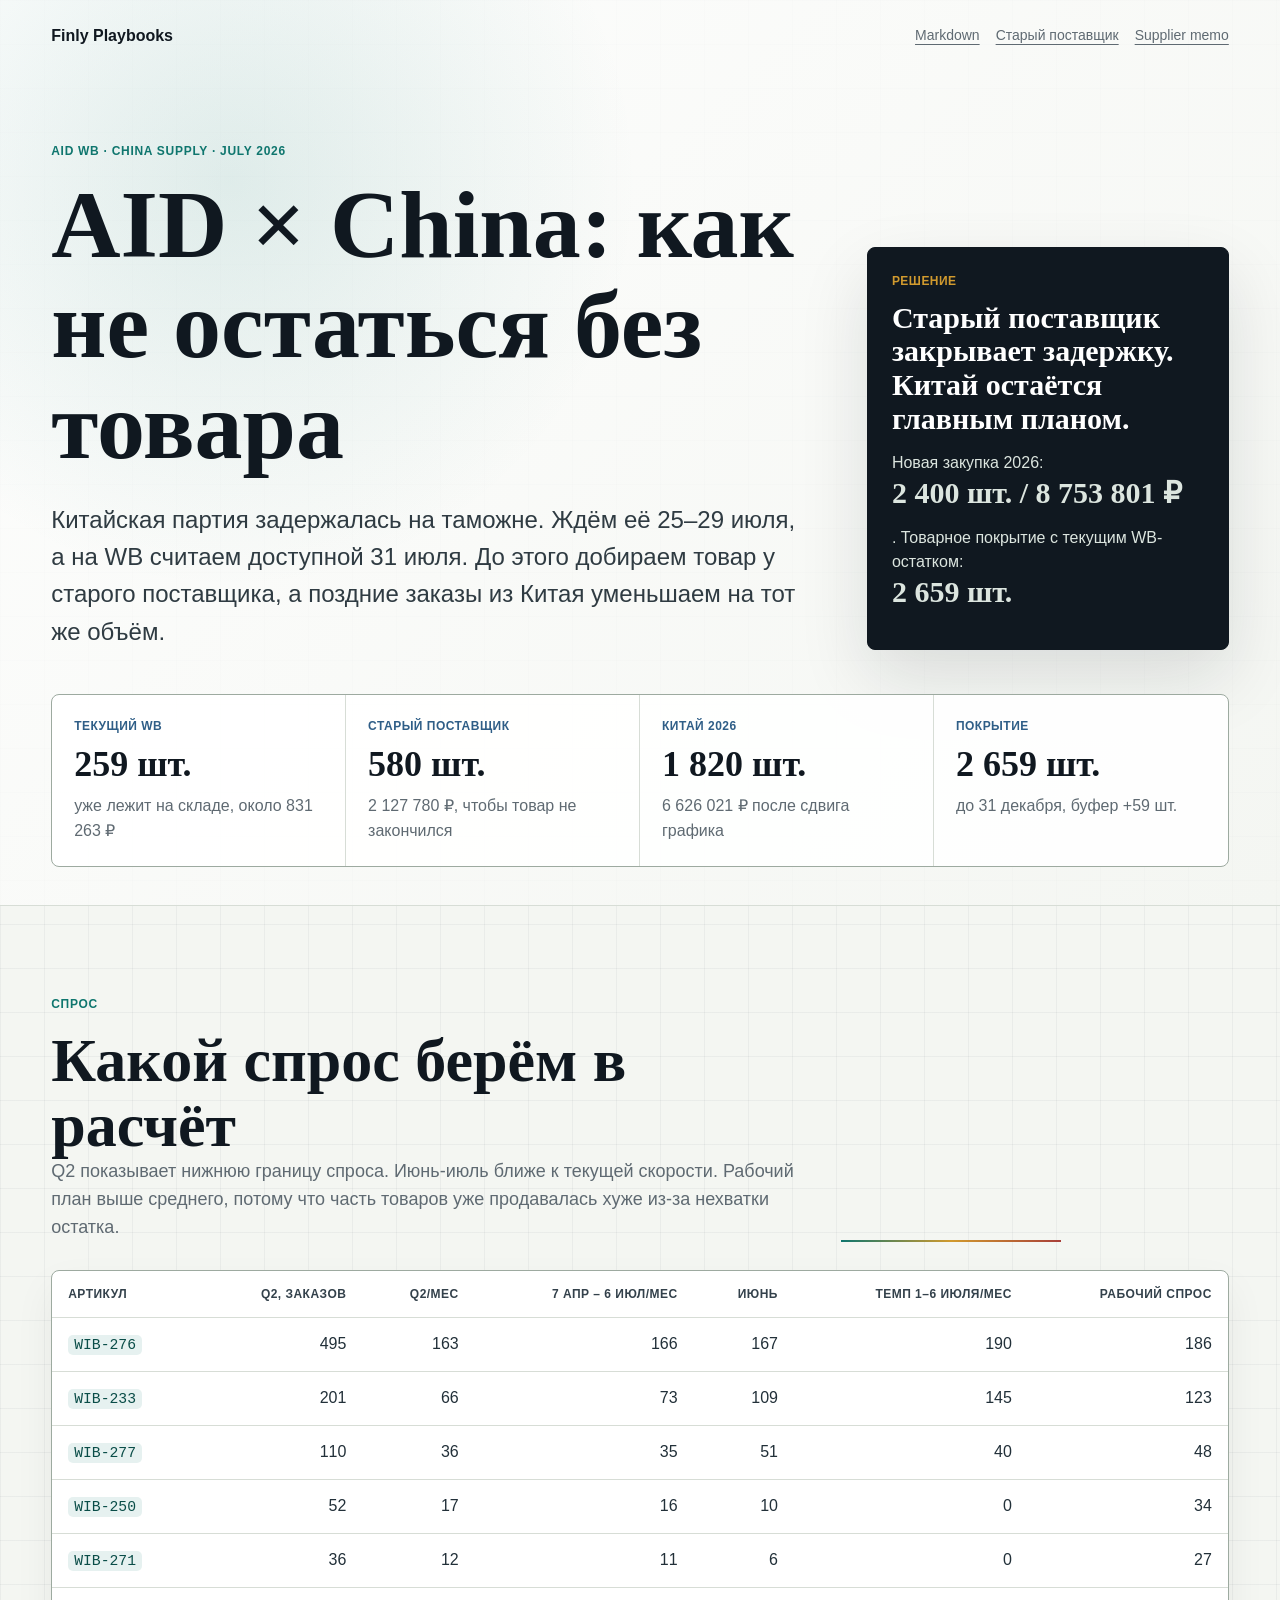
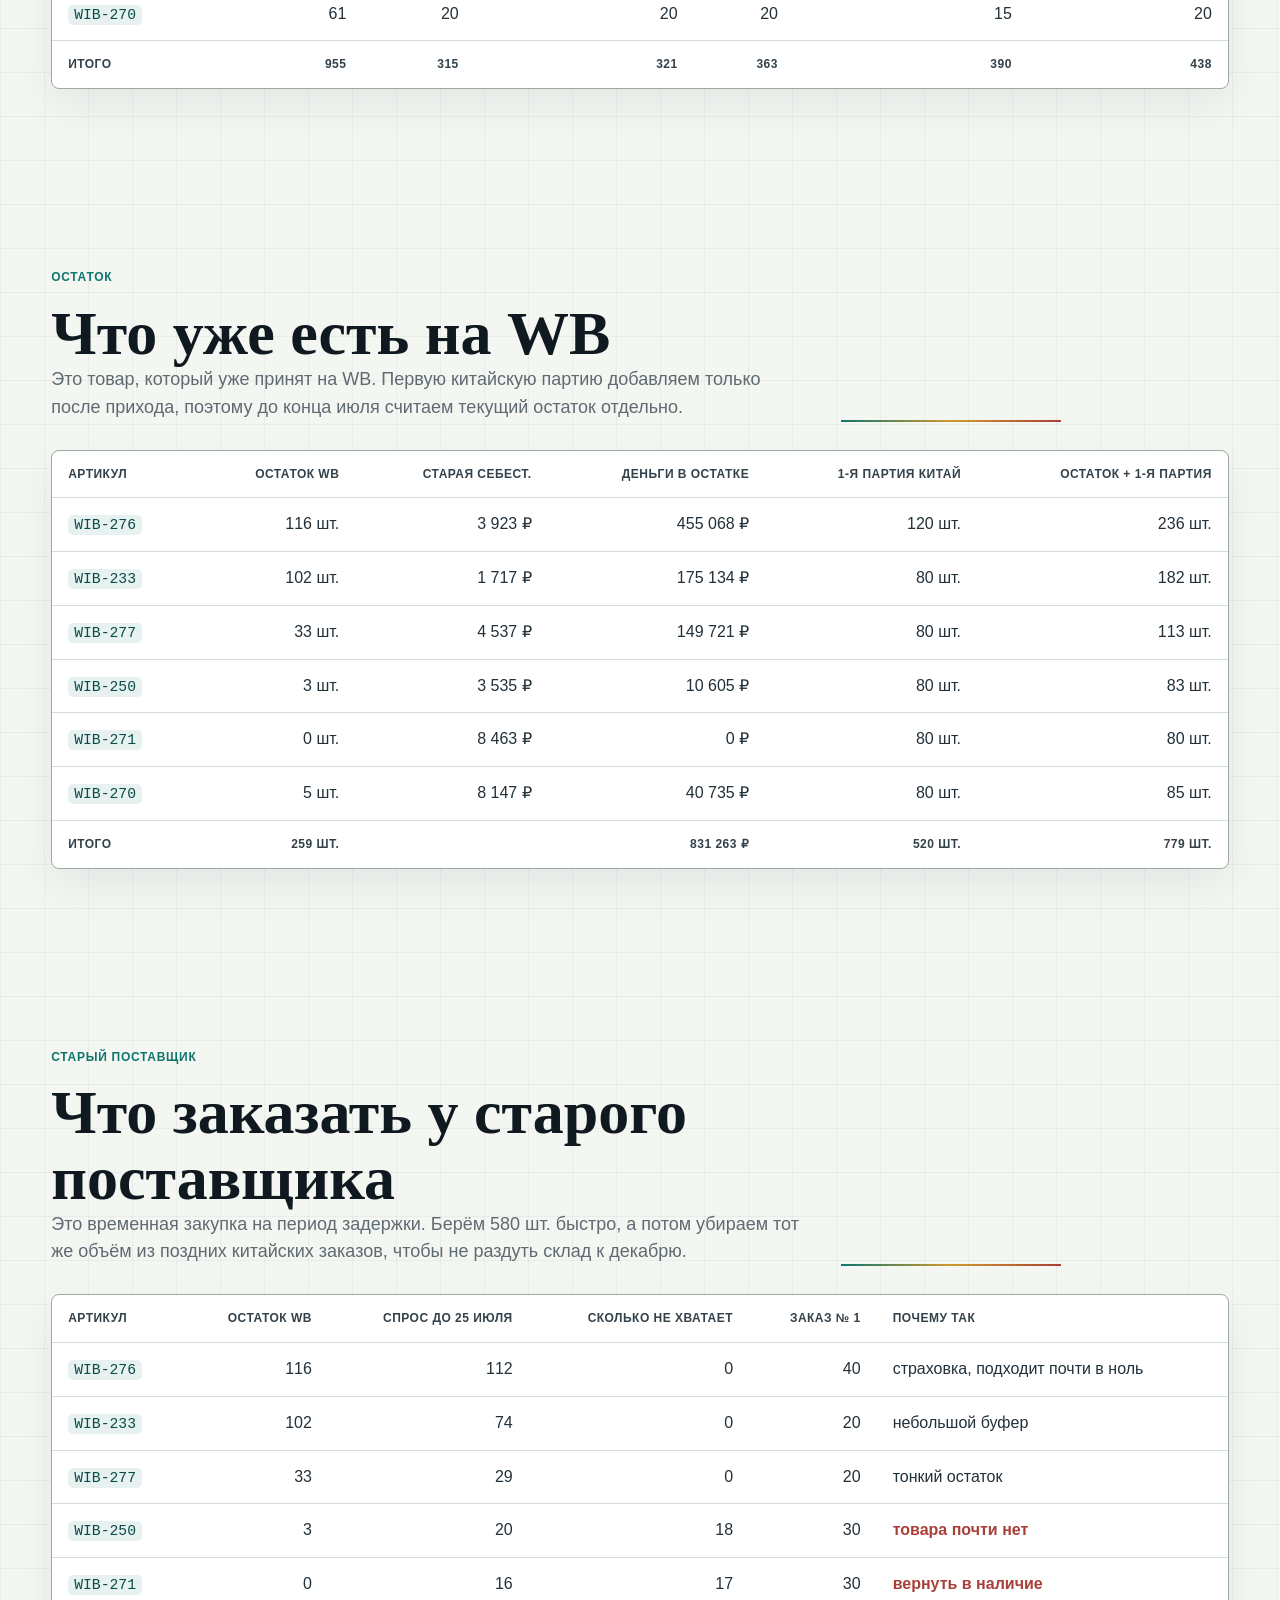
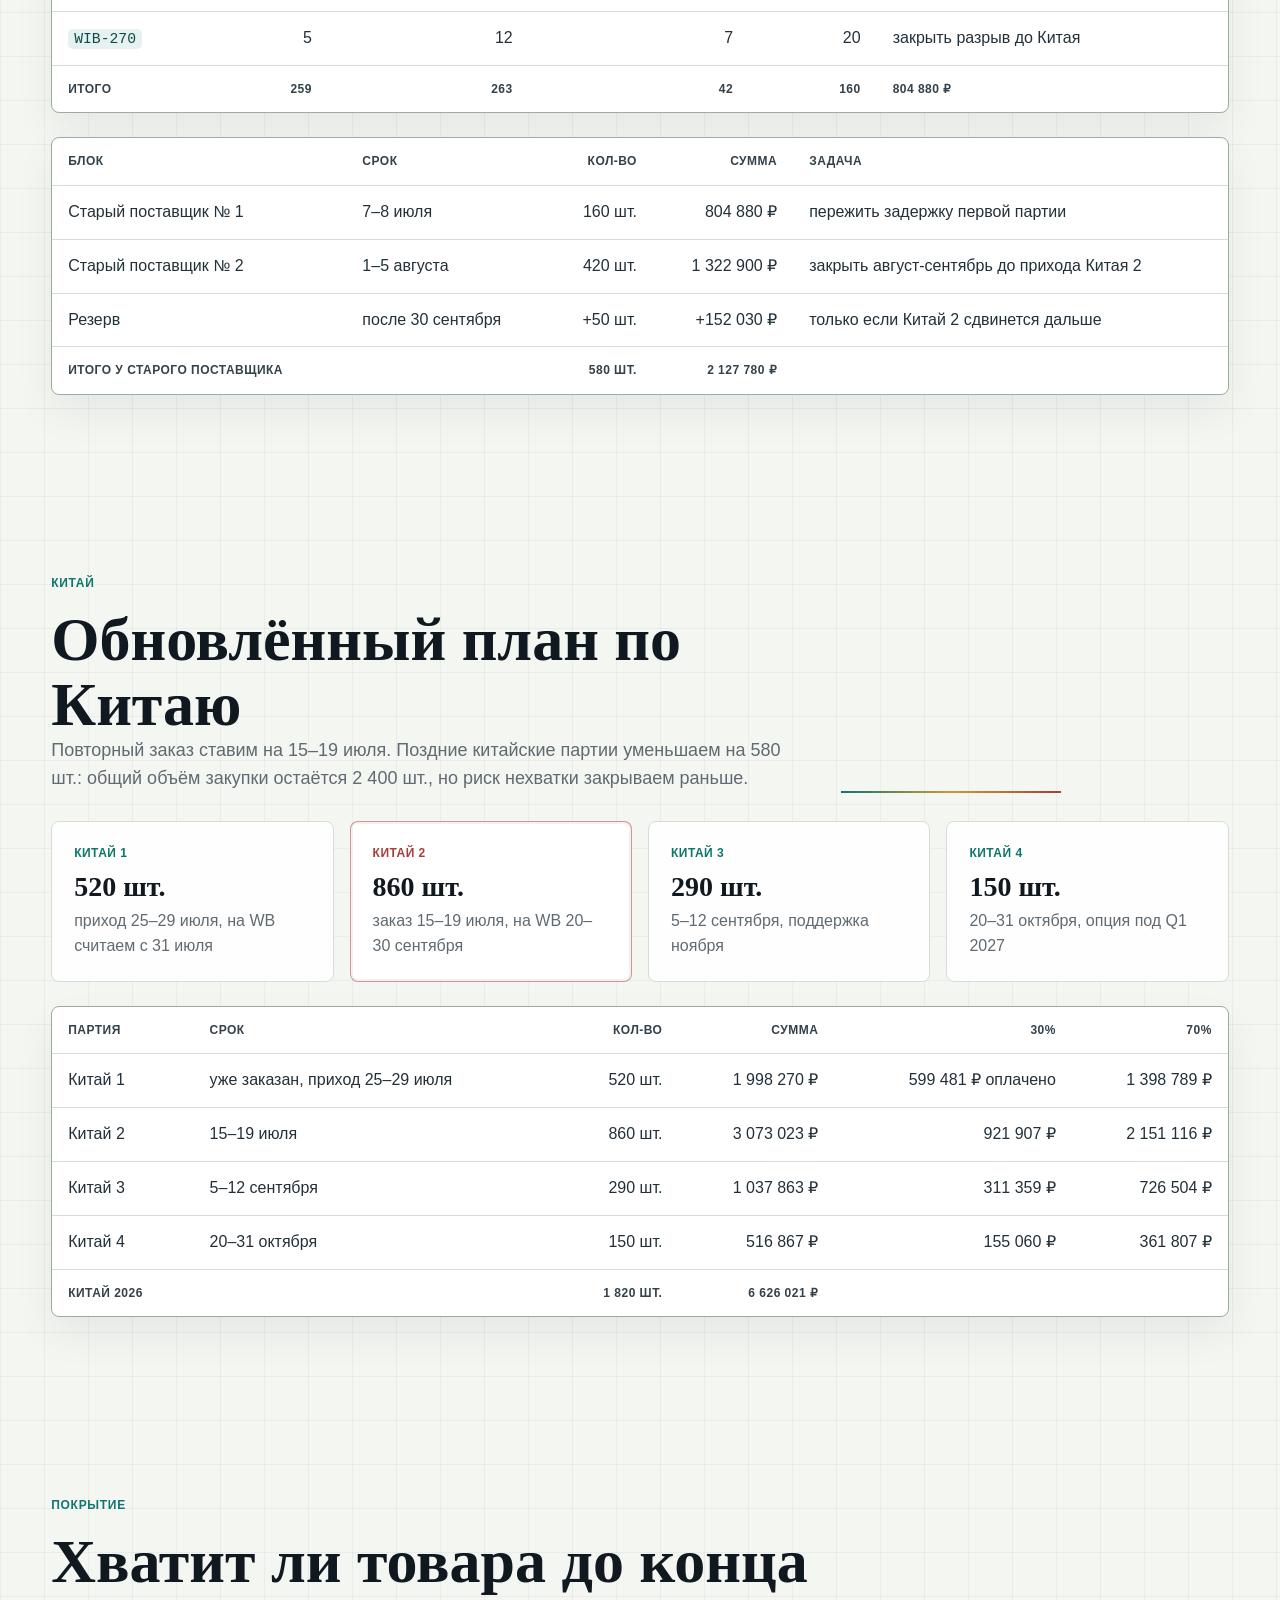
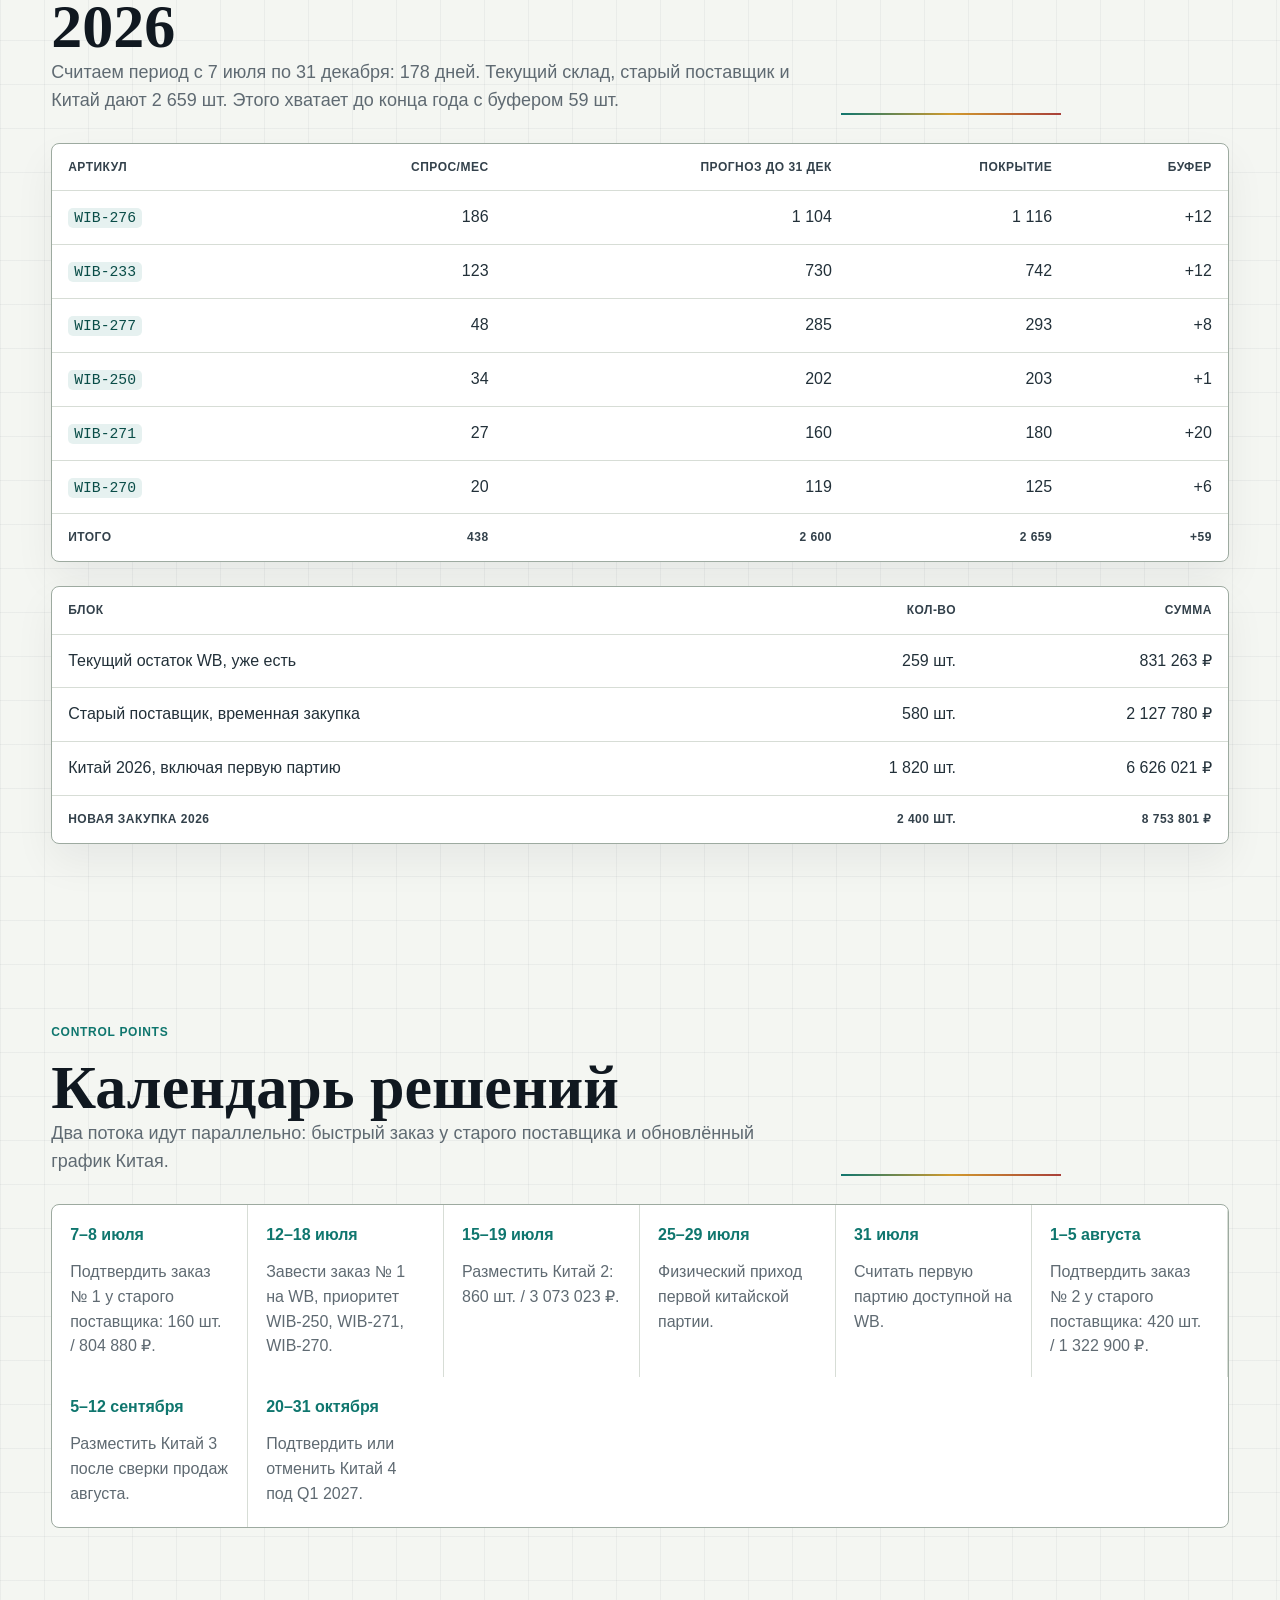
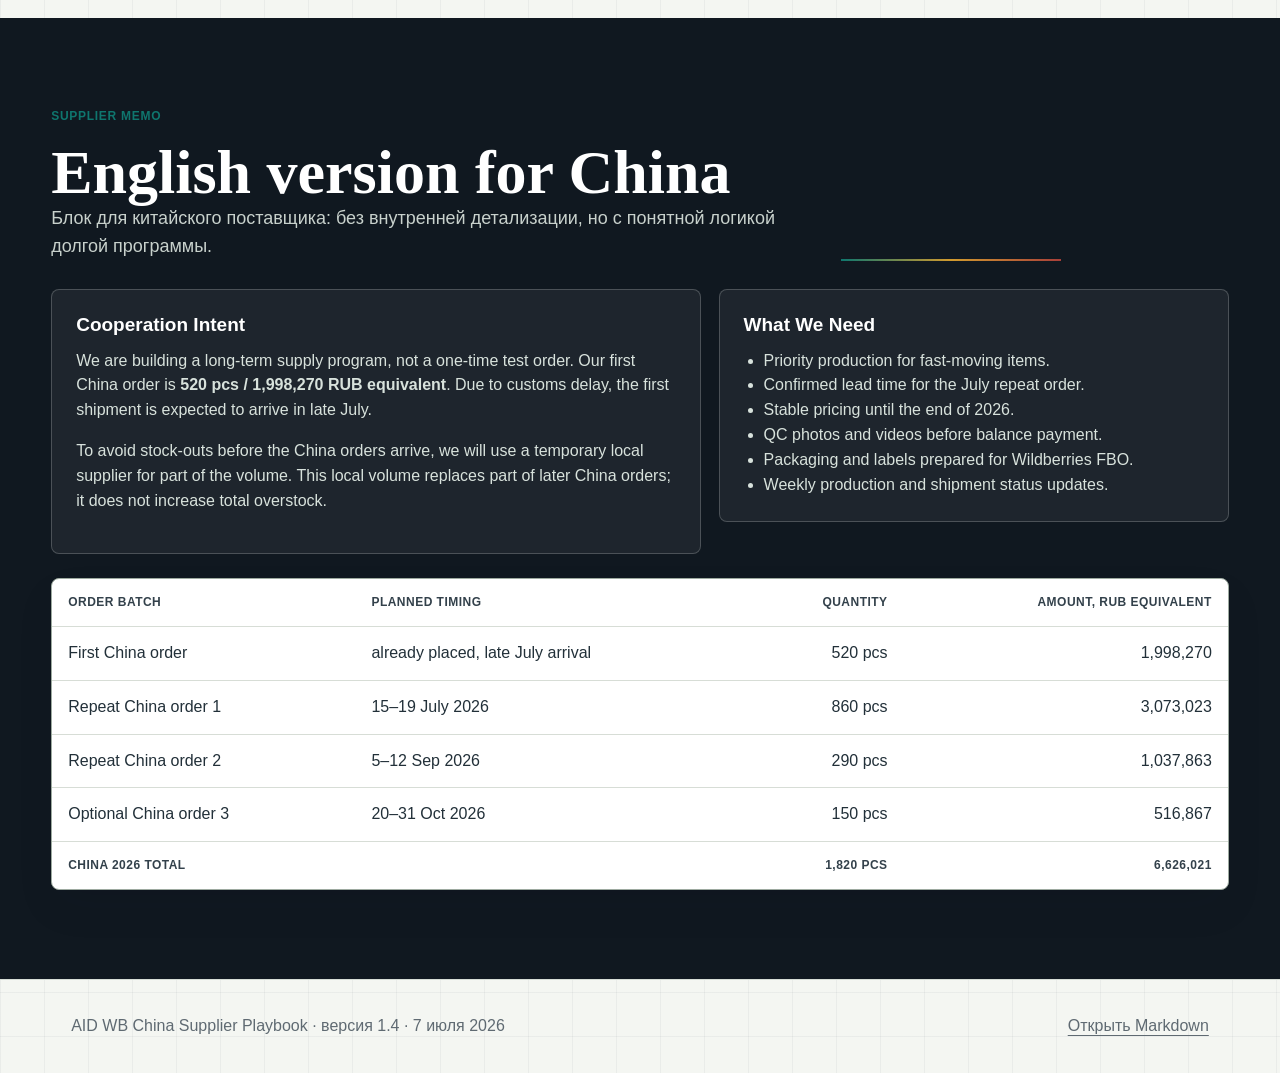
==== commit e0a92e39: "Humanize AID supplier playbook" ====
--- a/aid-wb-china-supplier-playbook.html
+++ b/aid-wb-china-supplier-playbook.html
@@ -1,14 +1,14 @@
-<!doctype html>
+<!DOCTYPE html>
 <html lang="ru">
   <head>
-    <meta charset="utf-8" />
-    <meta name="viewport" content="width=device-width, initial-scale=1" />
+    <meta charset="utf-8">
+    <meta name="viewport" content="width=device-width, initial-scale=1">
     <meta
       name="description"
-      content="AID WB China Supplier Playbook: текущие остатки, anti-OOS мост старого поставщика, сдвинутый график Китая и план закупок до конца 2026 года."
-    />
+      content="AID WB China Supplier Playbook: текущие остатки, временная закупка у старого поставщика, обновлённый график Китая и план до конца 2026 года."
+    >
     <title>AID WB · China Supplier Playbook</title>
-    <link rel="stylesheet" href="./assets/aid-supplier-playbook.css" />
+    <link rel="stylesheet" href="./assets/aid-supplier-playbook.css">
   </head>
   <body>
     <header class="hero">
@@ -16,7 +16,7 @@
         <a href="./" class="brand">Finly Playbooks</a>
         <div class="topbar__links">
           <a href="./aid-wb-china-supplier-playbook.md">Markdown</a>
-          <a href="#bridge">Старый мост</a>
+          <a href="#bridge">Старый поставщик</a>
           <a href="#supplier-memo">Supplier memo</a>
         </div>
       </nav>
@@ -24,17 +24,18 @@
       <div class="hero__grid">
         <div>
           <p class="kicker">AID WB · China supply · July 2026</p>
-          <h1>AID × China: план без out-of-stock</h1>
+          <h1>AID × China: как не остаться без товара</h1>
           <p class="lead">
-            Первая китайская партия из-за таможни приходит в 25-х числах июля.
-            До её фактической доступности на WB закрываем дыры старым
-            поставщиком, а поздний китайский хвост режем на тот же объём.
+            Китайская партия задержалась на таможне. Ждём её 25–29 июля,
+            а на WB считаем доступной 31 июля. До этого добираем товар у
+            старого поставщика, а поздние заказы из Китая уменьшаем на тот же
+            объём.
           </p>
         </div>
 
         <aside class="decision-panel" aria-label="Ключевой вывод">
           <span>Решение</span>
-          <strong>Старый поставщик — мост, Китай — основная линия.</strong>
+          <strong>Старый поставщик закрывает задержку. Китай остаётся главным планом.</strong>
           <p>
             Новая закупка 2026: <strong>2 400 шт. / 8 753 801 ₽</strong>.
             Товарное покрытие с текущим WB-остатком: <strong>2 659 шт.</strong>
@@ -49,14 +50,14 @@
           <p>уже лежит на складе, около 831 263 ₽</p>
         </article>
         <article>
-          <span>Старый мост</span>
+          <span>Старый поставщик</span>
           <strong>580 шт.</strong>
-          <p>2 127 780 ₽, чтобы не уйти в OOS</p>
+          <p>2 127 780 ₽, чтобы товар не закончился</p>
         </article>
         <article>
           <span>Китай 2026</span>
           <strong>1 820 шт.</strong>
-          <p>6 626 021 ₽ после сдвига волн</p>
+          <p>6 626 021 ₽ после сдвига графика</p>
         </article>
         <article>
           <span>Покрытие</span>
@@ -70,12 +71,12 @@
       <section class="section" id="forecast">
         <div class="section__heading">
           <div>
-            <p class="kicker">Demand baseline</p>
-            <h2>Квартальный Контроль Темпа</h2>
-            <p>
-              Q2 — нижняя граница спроса, июнь-июль — текущая скорость.
-              Рабочий план держим выше квартального среднего, потому что часть
-              SKU уже ограничена остатками.
+            <p class="kicker">Спрос</p>
+            <h2>Какой спрос берём в расчёт</h2>
+            <p>
+              Q2 показывает нижнюю границу спроса. Июнь-июль ближе к текущей
+              скорости. Рабочий план выше среднего, потому что часть товаров
+              уже продавалась хуже из-за нехватки остатка.
             </p>
           </div>
           <div class="divider"></div>
@@ -85,13 +86,13 @@
           <table>
             <thead>
               <tr>
-                <th>Артикул</th>
-                <th class="num">Q2, заказов</th>
-                <th class="num">Q2/мес</th>
-                <th class="num">7 апр – 6 июл/мес</th>
-                <th class="num">Июнь</th>
-                <th class="num">1–6 июля/мес</th>
-                <th class="num">Рабочий спрос</th>
+                <th scope="col">Артикул</th>
+                <th scope="col" class="num">Q2, заказов</th>
+                <th scope="col" class="num">Q2/мес</th>
+                <th scope="col" class="num">7 апр – 6 июл/мес</th>
+                <th scope="col" class="num">Июнь</th>
+                <th scope="col" class="num">Темп 1–6 июля/мес</th>
+                <th scope="col" class="num">Рабочий спрос</th>
               </tr>
             </thead>
             <tbody>
@@ -150,13 +151,13 @@
                 <td class="num">20</td>
               </tr>
               <tr>
-                <th>Итого</th>
-                <th class="num">955</th>
-                <th class="num">315</th>
-                <th class="num">321</th>
-                <th class="num">363</th>
-                <th class="num">390</th>
-                <th class="num">438</th>
+                <th scope="row">Итого</th>
+                <th scope="row" class="num">955</th>
+                <th scope="row" class="num">315</th>
+                <th scope="row" class="num">321</th>
+                <th scope="row" class="num">363</th>
+                <th scope="row" class="num">390</th>
+                <th scope="row" class="num">438</th>
               </tr>
             </tbody>
           </table>
@@ -166,12 +167,12 @@
       <section class="section" id="stock">
         <div class="section__heading">
           <div>
-            <p class="kicker">Current stock</p>
-            <h2>Что Уже Есть На WB</h2>
-            <p>
-              Это текущий склад, который уже принят на WB. Первая китайская
-              партия добавляется позже, поэтому до 25-х чисел июля текущий
-              остаток нельзя считать вместе с ней.
+            <p class="kicker">Остаток</p>
+            <h2>Что уже есть на WB</h2>
+            <p>
+              Это товар, который уже принят на WB. Первую китайскую партию
+              добавляем только после прихода, поэтому до конца июля считаем
+              текущий остаток отдельно.
             </p>
           </div>
           <div class="divider"></div>
@@ -181,12 +182,12 @@
           <table>
             <thead>
               <tr>
-                <th>Артикул</th>
-                <th class="num">Остаток WB</th>
-                <th class="num">Старая себест.</th>
-                <th class="num">Деньги в остатке</th>
-                <th class="num">1-я партия Китай</th>
-                <th class="num">Остаток + 1-я партия</th>
+                <th scope="col">Артикул</th>
+                <th scope="col" class="num">Остаток WB</th>
+                <th scope="col" class="num">Старая себест.</th>
+                <th scope="col" class="num">Деньги в остатке</th>
+                <th scope="col" class="num">1-я партия Китай</th>
+                <th scope="col" class="num">Остаток + 1-я партия</th>
               </tr>
             </thead>
             <tbody>
@@ -239,12 +240,12 @@
                 <td class="num">85 шт.</td>
               </tr>
               <tr>
-                <th>Итого</th>
-                <th class="num">259 шт.</th>
-                <th></th>
-                <th class="num">831 263 ₽</th>
-                <th class="num">520 шт.</th>
-                <th class="num">779 шт.</th>
+                <th scope="row">Итого</th>
+                <th scope="row" class="num">259 шт.</th>
+                <td></td>
+                <th scope="row" class="num">831 263 ₽</th>
+                <th scope="row" class="num">520 шт.</th>
+                <th scope="row" class="num">779 шт.</th>
               </tr>
             </tbody>
           </table>
@@ -254,12 +255,12 @@
       <section class="section" id="bridge">
         <div class="section__heading">
           <div>
-            <p class="kicker">Anti-OOS bridge</p>
-            <h2>Что Заказать У Старого Поставщика</h2>
-            <p>
-              Мост старого поставщика нужен только для дыр до Китая. Его объём
-              сразу вычитаем из поздних китайских волн, чтобы не сделать лишний
-              склад в ноябре-декабре.
+            <p class="kicker">Старый поставщик</p>
+            <h2>Что заказать у старого поставщика</h2>
+            <p>
+              Это временная закупка на период задержки. Берём 580 шт. быстро,
+              а потом убираем тот же объём из поздних китайских заказов, чтобы
+              не раздуть склад к декабрю.
             </p>
           </div>
           <div class="divider"></div>
@@ -269,12 +270,12 @@
           <table>
             <thead>
               <tr>
-                <th>Артикул</th>
-                <th class="num">Остаток WB</th>
-                <th class="num">Спрос до 25 июля</th>
-                <th class="num">Минимальная дыра</th>
-                <th class="num">Заказ № 1</th>
-                <th>Решение</th>
+                <th scope="col">Артикул</th>
+                <th scope="col" class="num">Остаток WB</th>
+                <th scope="col" class="num">Спрос до 25 июля</th>
+                <th scope="col" class="num">Сколько не хватает</th>
+                <th scope="col" class="num">Заказ № 1</th>
+                <th scope="col">Почему так</th>
               </tr>
             </thead>
             <tbody>
@@ -308,7 +309,7 @@
                 <td class="num">20</td>
                 <td class="num">18</td>
                 <td class="num">30</td>
-                <td class="urgent">закрыть OOS</td>
+                <td class="urgent">товара почти нет</td>
               </tr>
               <tr>
                 <td><code>WIB-271</code></td>
@@ -324,15 +325,15 @@
                 <td class="num">12</td>
                 <td class="num">7</td>
                 <td class="num">20</td>
-                <td>закрыть разрыв</td>
-              </tr>
-              <tr>
-                <th>Итого</th>
-                <th class="num">259</th>
-                <th class="num">263</th>
-                <th class="num">42</th>
-                <th class="num">160</th>
-                <th>804 880 ₽</th>
+                <td>закрыть разрыв до Китая</td>
+              </tr>
+              <tr>
+                <th scope="row">Итого</th>
+                <th scope="row" class="num">259</th>
+                <th scope="row" class="num">263</th>
+                <th scope="row" class="num">42</th>
+                <th scope="row" class="num">160</th>
+                <th scope="row">804 880 ₽</th>
               </tr>
             </tbody>
           </table>
@@ -342,11 +343,11 @@
           <table>
             <thead>
               <tr>
-                <th>Блок</th>
-                <th>Срок</th>
-                <th class="num">Кол-во</th>
-                <th class="num">Сумма</th>
-                <th>Задача</th>
+                <th scope="col">Блок</th>
+                <th scope="col">Срок</th>
+                <th scope="col" class="num">Кол-во</th>
+                <th scope="col" class="num">Сумма</th>
+                <th scope="col">Задача</th>
               </tr>
             </thead>
             <tbody>
@@ -355,28 +356,28 @@
                 <td>7–8 июля</td>
                 <td class="num">160 шт.</td>
                 <td class="num">804 880 ₽</td>
-                <td>пережить задержку первой партии до WB</td>
+                <td>пережить задержку первой партии</td>
               </tr>
               <tr>
                 <td>Старый поставщик № 2</td>
                 <td>1–5 августа</td>
                 <td class="num">420 шт.</td>
                 <td class="num">1 322 900 ₽</td>
-                <td>закрыть август-сентябрь до повторного Китая</td>
+                <td>закрыть август-сентябрь до прихода Китая 2</td>
               </tr>
               <tr>
                 <td>Резерв</td>
                 <td>после 30 сентября</td>
                 <td class="num">+50 шт.</td>
                 <td class="num">+152 030 ₽</td>
-                <td>только если повторный Китай сдвинется дальше</td>
-              </tr>
-              <tr>
-                <th>Итого мост</th>
-                <th></th>
-                <th class="num">580 шт.</th>
-                <th class="num">2 127 780 ₽</th>
-                <th></th>
+                <td>только если Китай 2 сдвинется дальше</td>
+              </tr>
+              <tr>
+                <th scope="row">Итого у старого поставщика</th>
+                <td></td>
+                <th scope="row" class="num">580 шт.</th>
+                <th scope="row" class="num">2 127 780 ₽</th>
+                <td></td>
               </tr>
             </tbody>
           </table>
@@ -386,27 +387,27 @@
       <section class="section" id="china">
         <div class="section__heading">
           <div>
-            <p class="kicker">Shifted China plan</p>
-            <h2>Китайская Программа После Сдвига</h2>
-            <p>
-              Повторную волну ставим на 15–19 июля. Поздние китайские волны
-              уменьшаем на мост старого поставщика: общий закупочный объём
-              остаётся 2 400 шт., но риск OOS закрывается раньше.
+            <p class="kicker">Китай</p>
+            <h2>Обновлённый план по Китаю</h2>
+            <p>
+              Повторный заказ ставим на 15–19 июля. Поздние китайские партии
+              уменьшаем на 580 шт.: общий объём закупки остаётся 2 400 шт.,
+              но риск нехватки закрываем раньше.
             </p>
           </div>
           <div class="divider"></div>
         </div>
 
-        <div class="wave-grid" aria-label="Закупочные волны">
+        <div class="wave-grid">
           <article class="wave-card">
             <span>Китай 1</span>
             <strong>520 шт.</strong>
-            <p>приход 25–29 июля, WB-доступность 31 июля</p>
+            <p>приход 25–29 июля, на WB считаем с 31 июля</p>
           </article>
           <article class="wave-card wave-card--hot">
             <span>Китай 2</span>
             <strong>860 шт.</strong>
-            <p>заказ 15–19 июля, WB 20–30 сентября</p>
+            <p>заказ 15–19 июля, на WB 20–30 сентября</p>
           </article>
           <article class="wave-card">
             <span>Китай 3</span>
@@ -424,12 +425,12 @@
           <table>
             <thead>
               <tr>
-                <th>Волна</th>
-                <th>Срок</th>
-                <th class="num">Кол-во</th>
-                <th class="num">Сумма</th>
-                <th class="num">30%</th>
-                <th class="num">70%</th>
+                <th scope="col">Партия</th>
+                <th scope="col">Срок</th>
+                <th scope="col" class="num">Кол-во</th>
+                <th scope="col" class="num">Сумма</th>
+                <th scope="col" class="num">30%</th>
+                <th scope="col" class="num">70%</th>
               </tr>
             </thead>
             <tbody>
@@ -466,12 +467,12 @@
                 <td class="num">361 807 ₽</td>
               </tr>
               <tr>
-                <th>Китай 2026</th>
-                <th></th>
-                <th class="num">1 820 шт.</th>
-                <th class="num">6 626 021 ₽</th>
-                <th></th>
-                <th></th>
+                <th scope="row">Китай 2026</th>
+                <td></td>
+                <th scope="row" class="num">1 820 шт.</th>
+                <th scope="row" class="num">6 626 021 ₽</th>
+                <td></td>
+                <td></td>
               </tr>
             </tbody>
           </table>
@@ -481,12 +482,12 @@
       <section class="section" id="coverage">
         <div class="section__heading">
           <div>
-            <p class="kicker">Year-end coverage</p>
-            <h2>Покрытие До Конца 2026</h2>
-            <p>
-              Горизонт прогноза: 7 июля – 31 декабря, 178 дней. Текущий склад,
-              старый мост и Китай дают тот же товарный объём, но с меньшим
-              риском провала в августе-сентябре.
+            <p class="kicker">Покрытие</p>
+            <h2>Хватит ли товара до конца 2026</h2>
+            <p>
+              Считаем период с 7 июля по 31 декабря: 178 дней. Текущий склад,
+              старый поставщик и Китай дают 2 659 шт. Этого хватает до конца
+              года с буфером 59 шт.
             </p>
           </div>
           <div class="divider"></div>
@@ -496,11 +497,11 @@
           <table>
             <thead>
               <tr>
-                <th>Артикул</th>
-                <th class="num">Спрос/мес</th>
-                <th class="num">Прогноз до 31 дек</th>
-                <th class="num">Покрытие</th>
-                <th class="num">Буфер</th>
+                <th scope="col">Артикул</th>
+                <th scope="col" class="num">Спрос/мес</th>
+                <th scope="col" class="num">Прогноз до 31 дек</th>
+                <th scope="col" class="num">Покрытие</th>
+                <th scope="col" class="num">Буфер</th>
               </tr>
             </thead>
             <tbody>
@@ -547,11 +548,11 @@
                 <td class="num">+6</td>
               </tr>
               <tr>
-                <th>Итого</th>
-                <th class="num">438</th>
-                <th class="num">2 600</th>
-                <th class="num">2 659</th>
-                <th class="num">+59</th>
+                <th scope="row">Итого</th>
+                <th scope="row" class="num">438</th>
+                <th scope="row" class="num">2 600</th>
+                <th scope="row" class="num">2 659</th>
+                <th scope="row" class="num">+59</th>
               </tr>
             </tbody>
           </table>
@@ -561,9 +562,9 @@
           <table>
             <thead>
               <tr>
-                <th>Блок</th>
-                <th class="num">Кол-во</th>
-                <th class="num">Сумма</th>
+                <th scope="col">Блок</th>
+                <th scope="col" class="num">Кол-во</th>
+                <th scope="col" class="num">Сумма</th>
               </tr>
             </thead>
             <tbody>
@@ -573,7 +574,7 @@
                 <td class="num">831 263 ₽</td>
               </tr>
               <tr>
-                <td>Старый поставщик, новый мост</td>
+                <td>Старый поставщик, временная закупка</td>
                 <td class="num">580 шт.</td>
                 <td class="num">2 127 780 ₽</td>
               </tr>
@@ -583,9 +584,9 @@
                 <td class="num">6 626 021 ₽</td>
               </tr>
               <tr>
-                <th>Новая закупка 2026</th>
-                <th class="num">2 400 шт.</th>
-                <th class="num">8 753 801 ₽</th>
+                <th scope="row">Новая закупка 2026</th>
+                <th scope="row" class="num">2 400 шт.</th>
+                <th scope="row" class="num">8 753 801 ₽</th>
               </tr>
             </tbody>
           </table>
@@ -596,23 +597,23 @@
         <div class="section__heading">
           <div>
             <p class="kicker">Control points</p>
-            <h2>Календарь Решений</h2>
-            <p>
-              График держит два потока: быстрый мост старого поставщика и
-              сдвинутую китайскую линию.
+            <h2>Календарь решений</h2>
+            <p>
+              Два потока идут параллельно: быстрый заказ у старого поставщика
+              и обновлённый график Китая.
             </p>
           </div>
           <div class="divider"></div>
         </div>
 
-        <div class="timeline" aria-label="Календарь решений">
+        <div class="timeline">
           <article>
             <time datetime="2026-07-07">7–8 июля</time>
-            <p>Подтвердить старый мост № 1: 160 шт. / 804 880 ₽.</p>
+            <p>Подтвердить заказ № 1 у старого поставщика: 160 шт. / 804 880 ₽.</p>
           </article>
           <article>
             <time datetime="2026-07-12">12–18 июля</time>
-            <p>Завести мост № 1 на WB, приоритет WIB-250, WIB-271, WIB-270.</p>
+            <p>Завести заказ № 1 на WB, приоритет WIB-250, WIB-271, WIB-270.</p>
           </article>
           <article>
             <time datetime="2026-07-15">15–19 июля</time>
@@ -624,11 +625,11 @@
           </article>
           <article>
             <time datetime="2026-07-31">31 июля</time>
-            <p>Рабочая дата доступности первой партии на WB.</p>
+            <p>Считать первую партию доступной на WB.</p>
           </article>
           <article>
             <time datetime="2026-08-01">1–5 августа</time>
-            <p>Подтвердить старый мост № 2: 420 шт. / 1 322 900 ₽.</p>
+            <p>Подтвердить заказ № 2 у старого поставщика: 420 шт. / 1 322 900 ₽.</p>
           </article>
           <article>
             <time datetime="2026-09-05">5–12 сентября</time>
@@ -645,10 +646,10 @@
         <div class="section__heading">
           <div>
             <p class="kicker">Supplier memo</p>
-            <h2>English Version For China</h2>
-            <p>
-              Блок для китайского поставщика: без лишней внутренней детализации,
-              но с понятной логикой долгой программы.
+            <h2>English version for China</h2>
+            <p>
+              Блок для китайского поставщика: без внутренней детализации, но с
+              понятной логикой долгой программы.
             </p>
           </div>
           <div class="divider"></div>
@@ -664,17 +665,17 @@
               expected to arrive in late July.
             </p>
             <p>
-              To avoid stock-outs while the China pipeline is being rebuilt, we
-              will use a temporary local bridge for part of the volume. This
-              bridge replaces part of later China orders; it does not increase
-              total overstock.
+              To avoid stock-outs before the China orders arrive, we will use a
+              temporary local supplier for part of the volume. This local volume
+              replaces part of later China orders; it does not increase total
+              overstock.
             </p>
           </article>
 
           <article class="english-card">
             <h3>What We Need</h3>
             <ul>
-              <li>Priority production for fast-moving SKUs.</li>
+              <li>Priority production for fast-moving items.</li>
               <li>Confirmed lead time for the July repeat order.</li>
               <li>Stable pricing until the end of 2026.</li>
               <li>QC photos and videos before balance payment.</li>
@@ -688,10 +689,10 @@
           <table>
             <thead>
               <tr>
-                <th>Order wave</th>
-                <th>Planned timing</th>
-                <th class="num">Quantity</th>
-                <th class="num">Amount, RUB equivalent</th>
+                <th scope="col">Order batch</th>
+                <th scope="col">Planned timing</th>
+                <th scope="col" class="num">Quantity</th>
+                <th scope="col" class="num">Amount, RUB equivalent</th>
               </tr>
             </thead>
             <tbody>
@@ -720,10 +721,10 @@
                 <td class="num">516,867</td>
               </tr>
               <tr>
-                <th>China 2026 total</th>
-                <th></th>
-                <th class="num">1,820 pcs</th>
-                <th class="num">6,626,021</th>
+                <th scope="row">China 2026 total</th>
+                <td></td>
+                <th scope="row" class="num">1,820 pcs</th>
+                <th scope="row" class="num">6,626,021</th>
               </tr>
             </tbody>
           </table>
@@ -733,7 +734,7 @@
 
     <footer class="footer">
       <div class="page-shell">
-        <span>AID WB China Supplier Playbook · версия 1.3 · 7 июля 2026</span>
+        <span>AID WB China Supplier Playbook · версия 1.4 · 7 июля 2026</span>
         <a href="./aid-wb-china-supplier-playbook.md">Открыть Markdown</a>
       </div>
     </footer>
